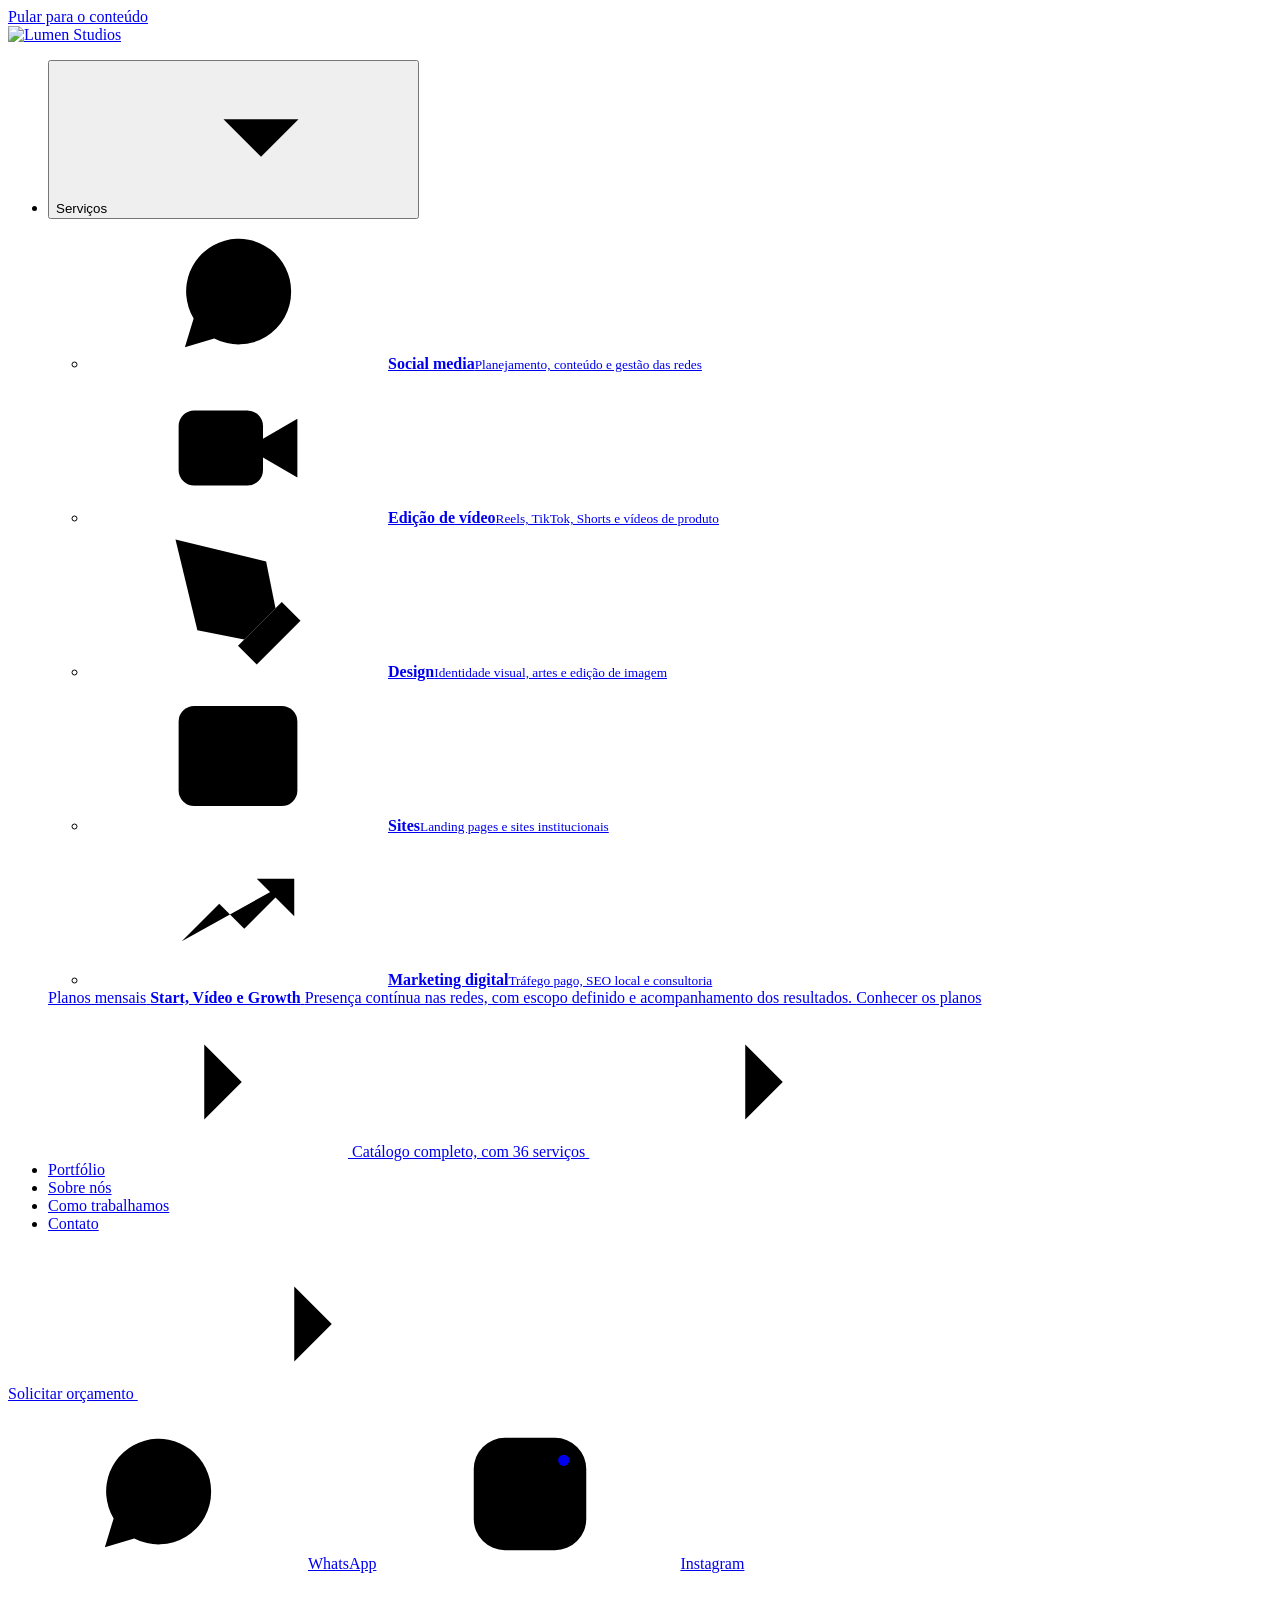
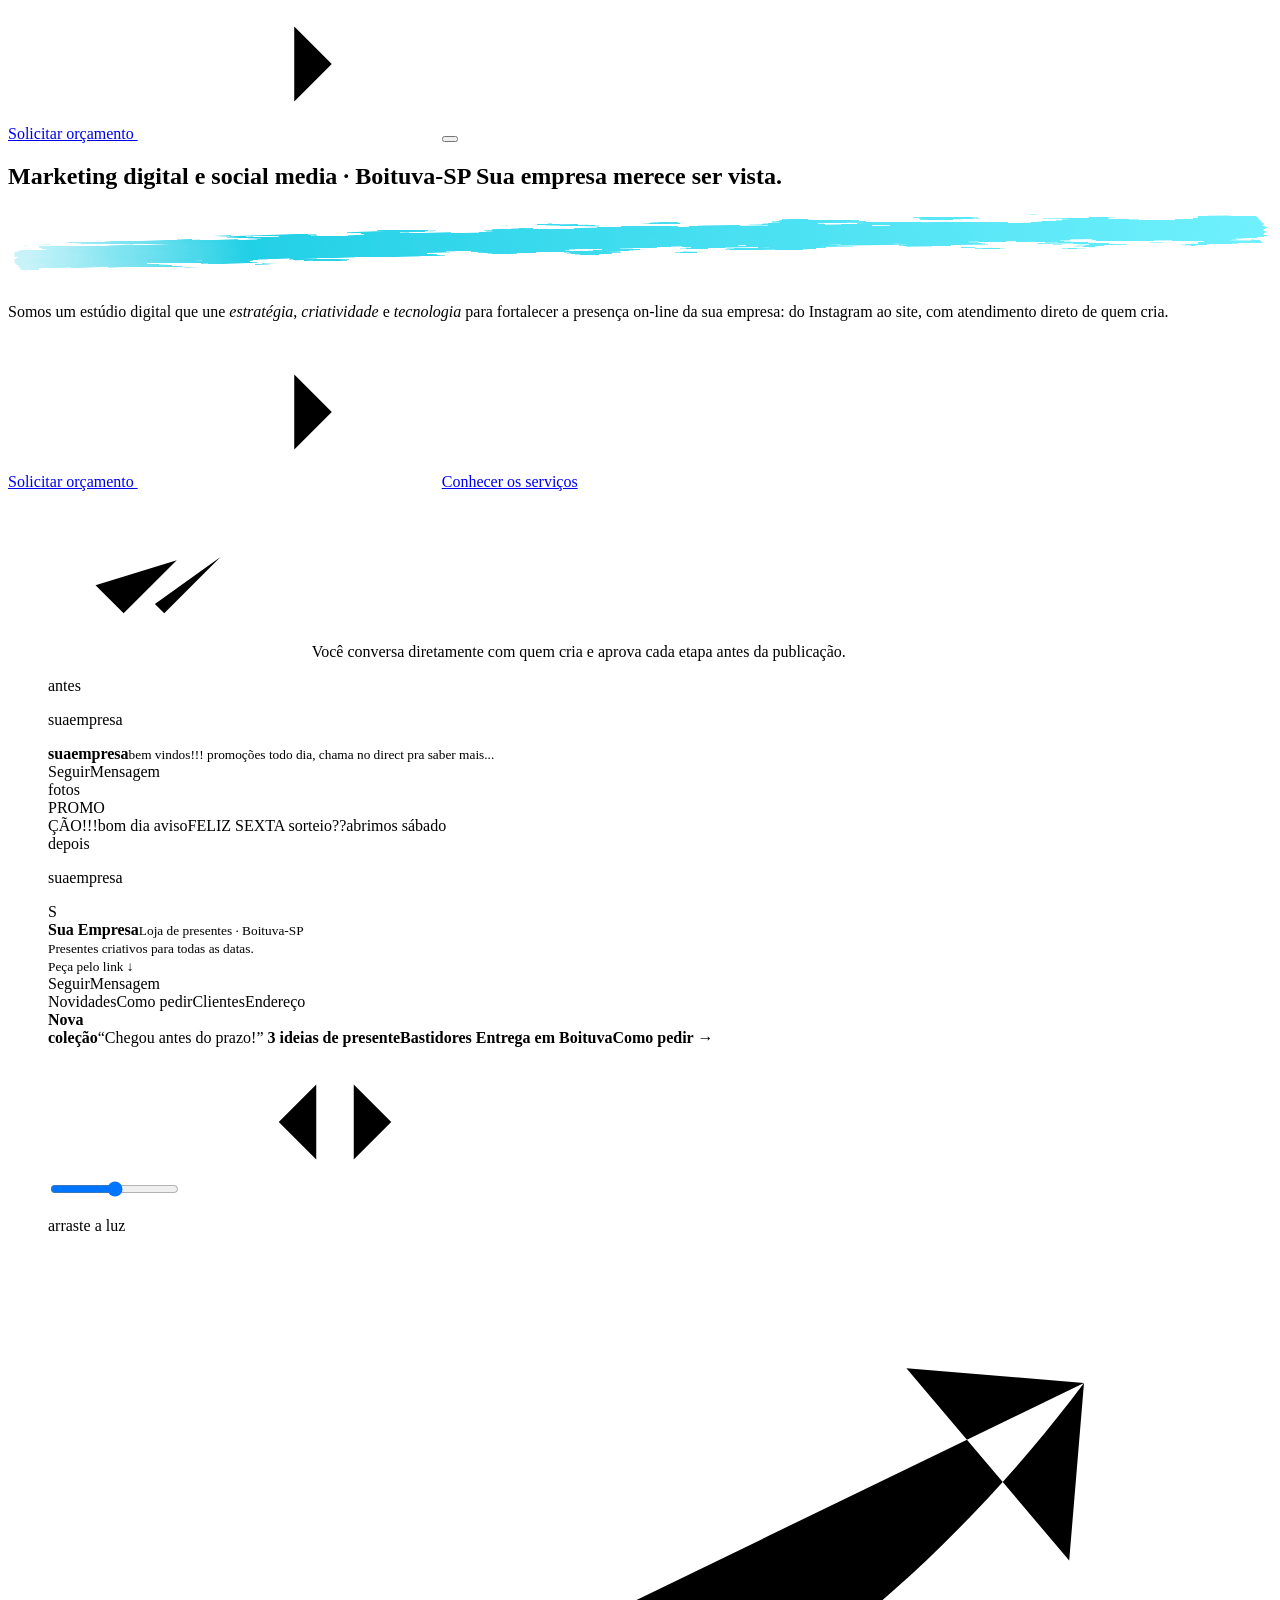
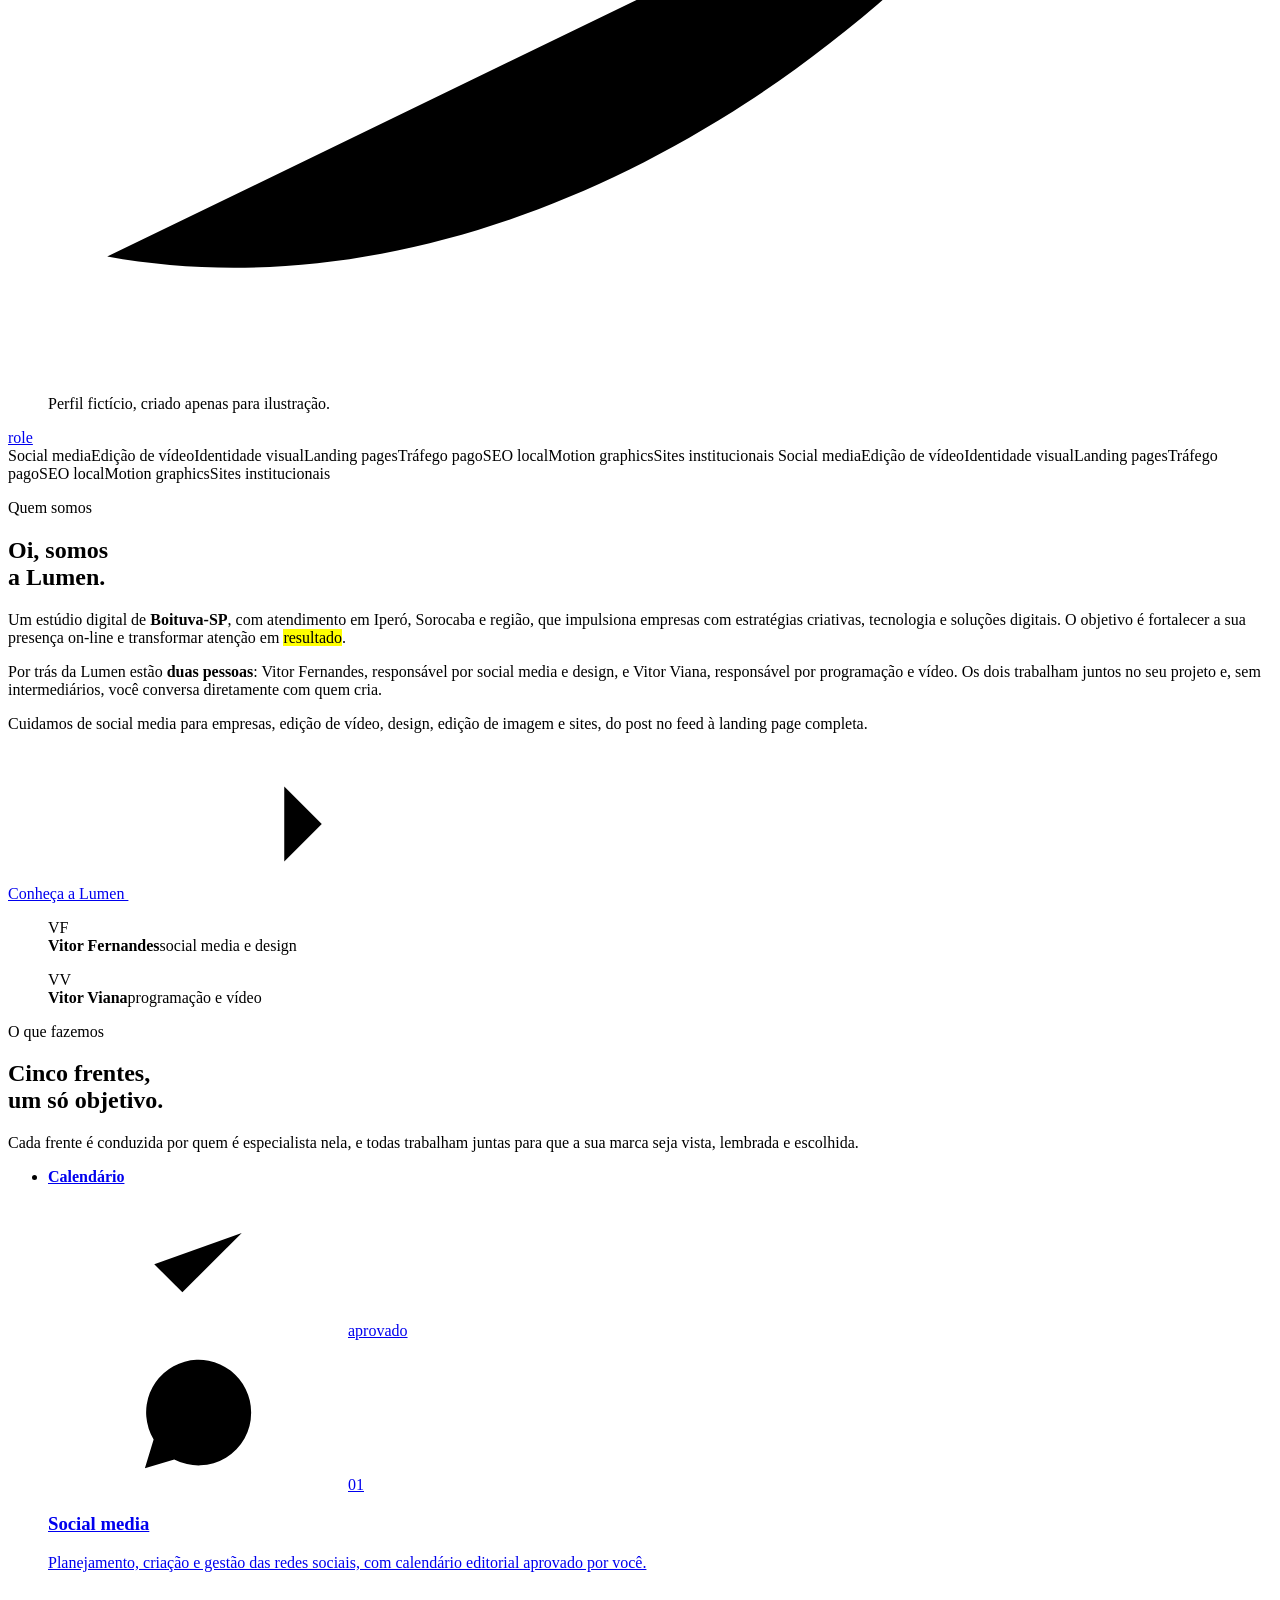
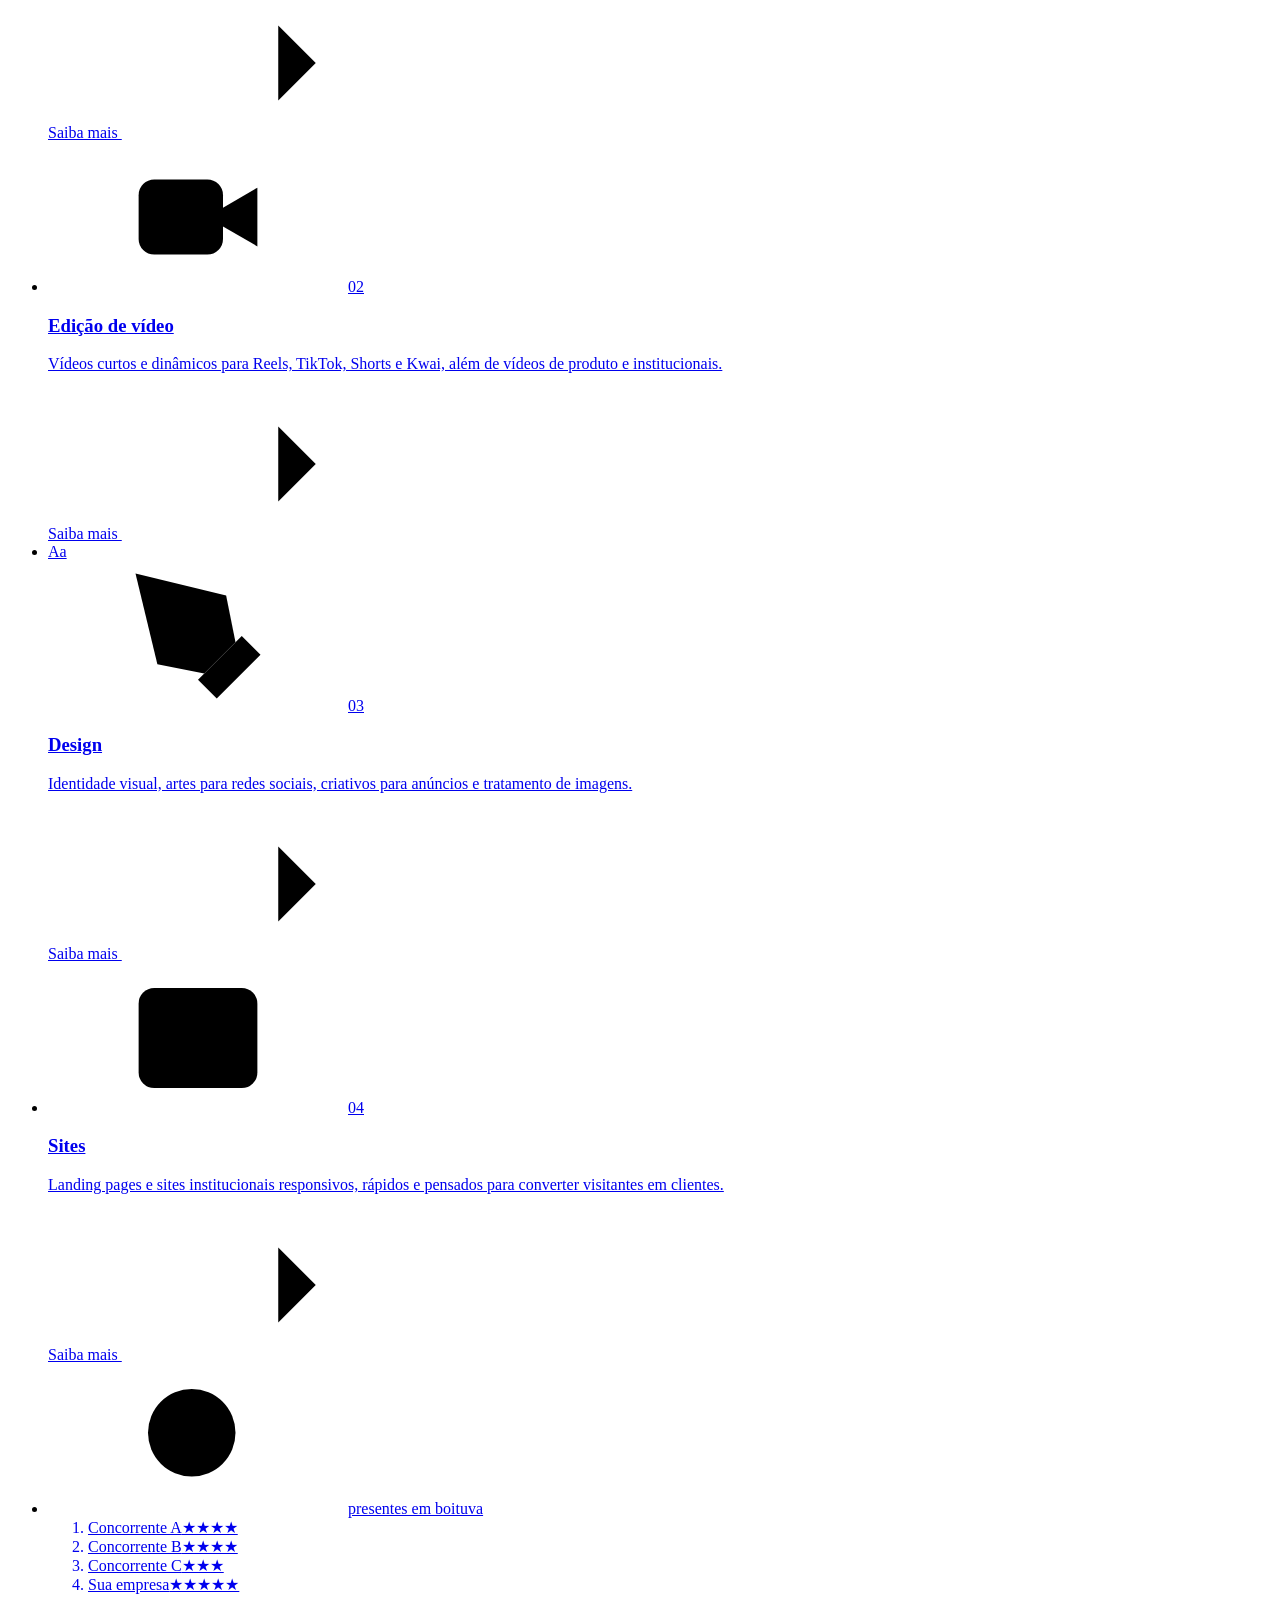
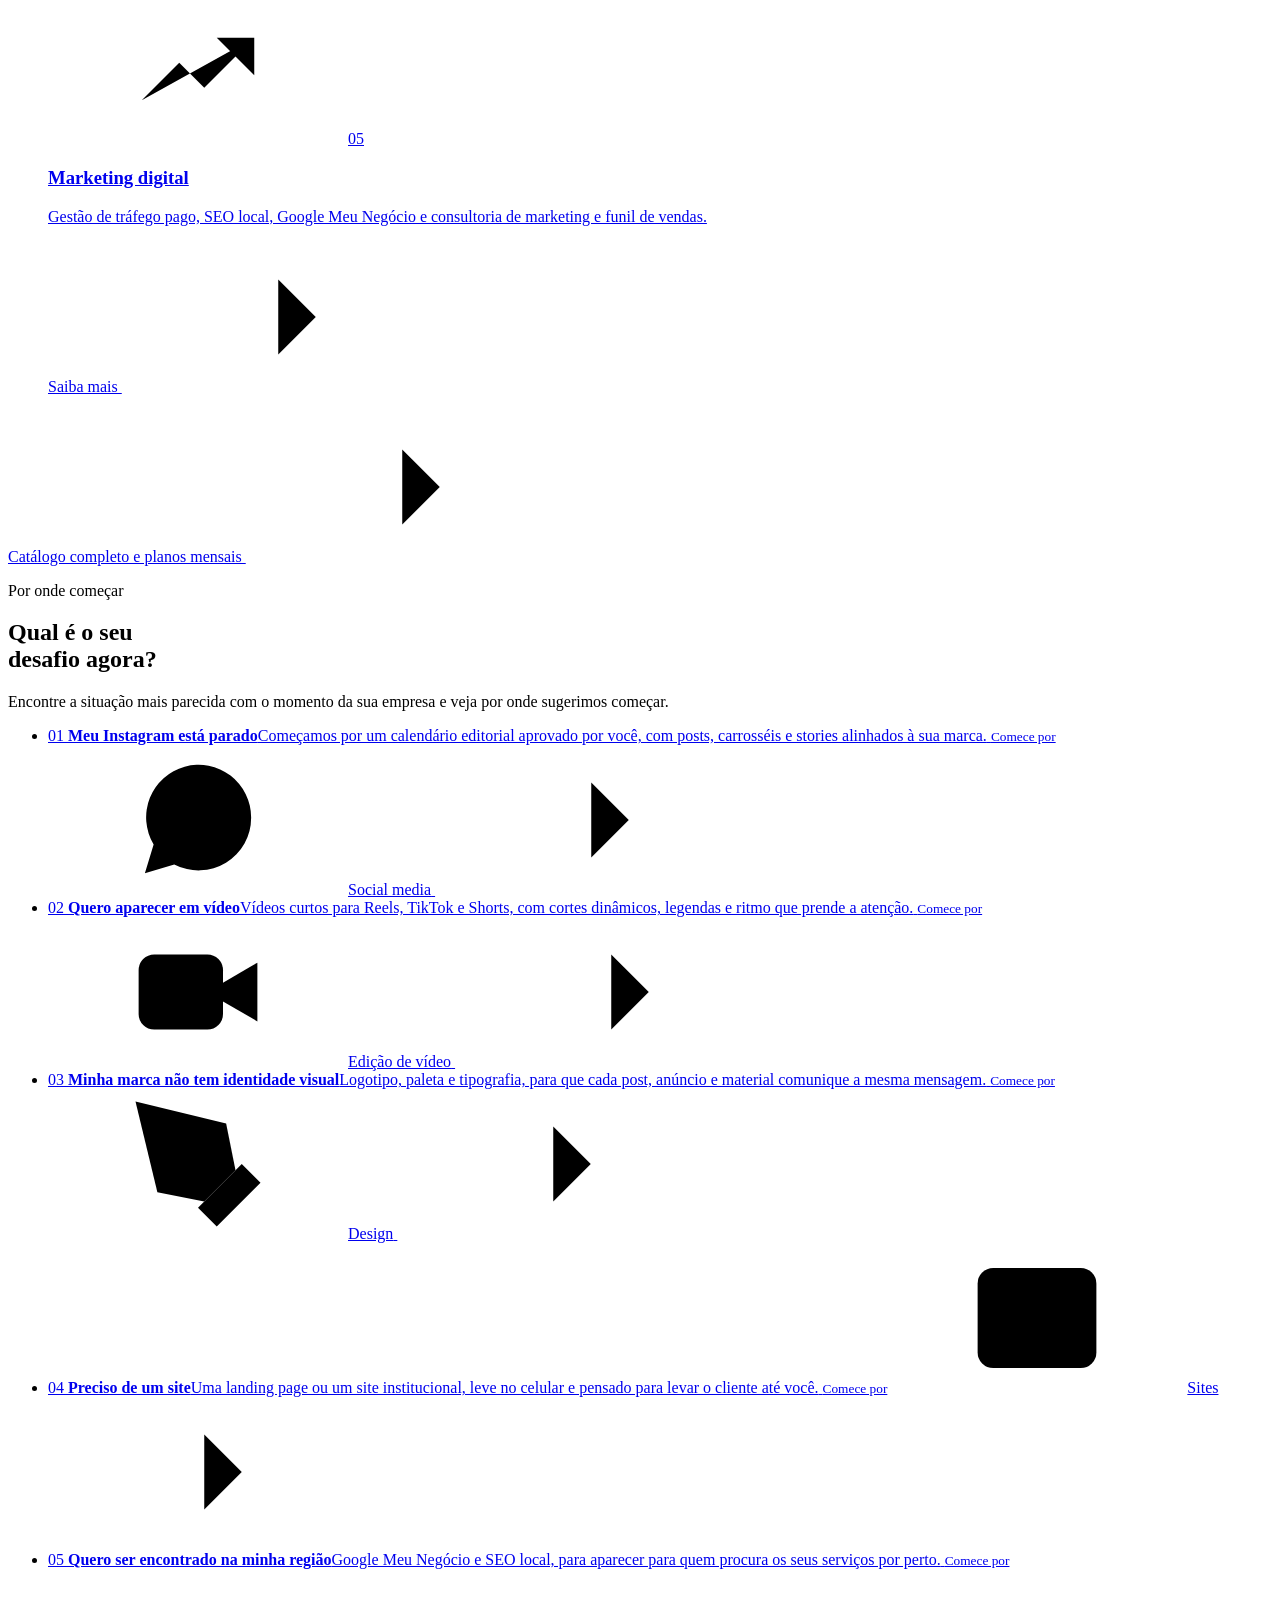
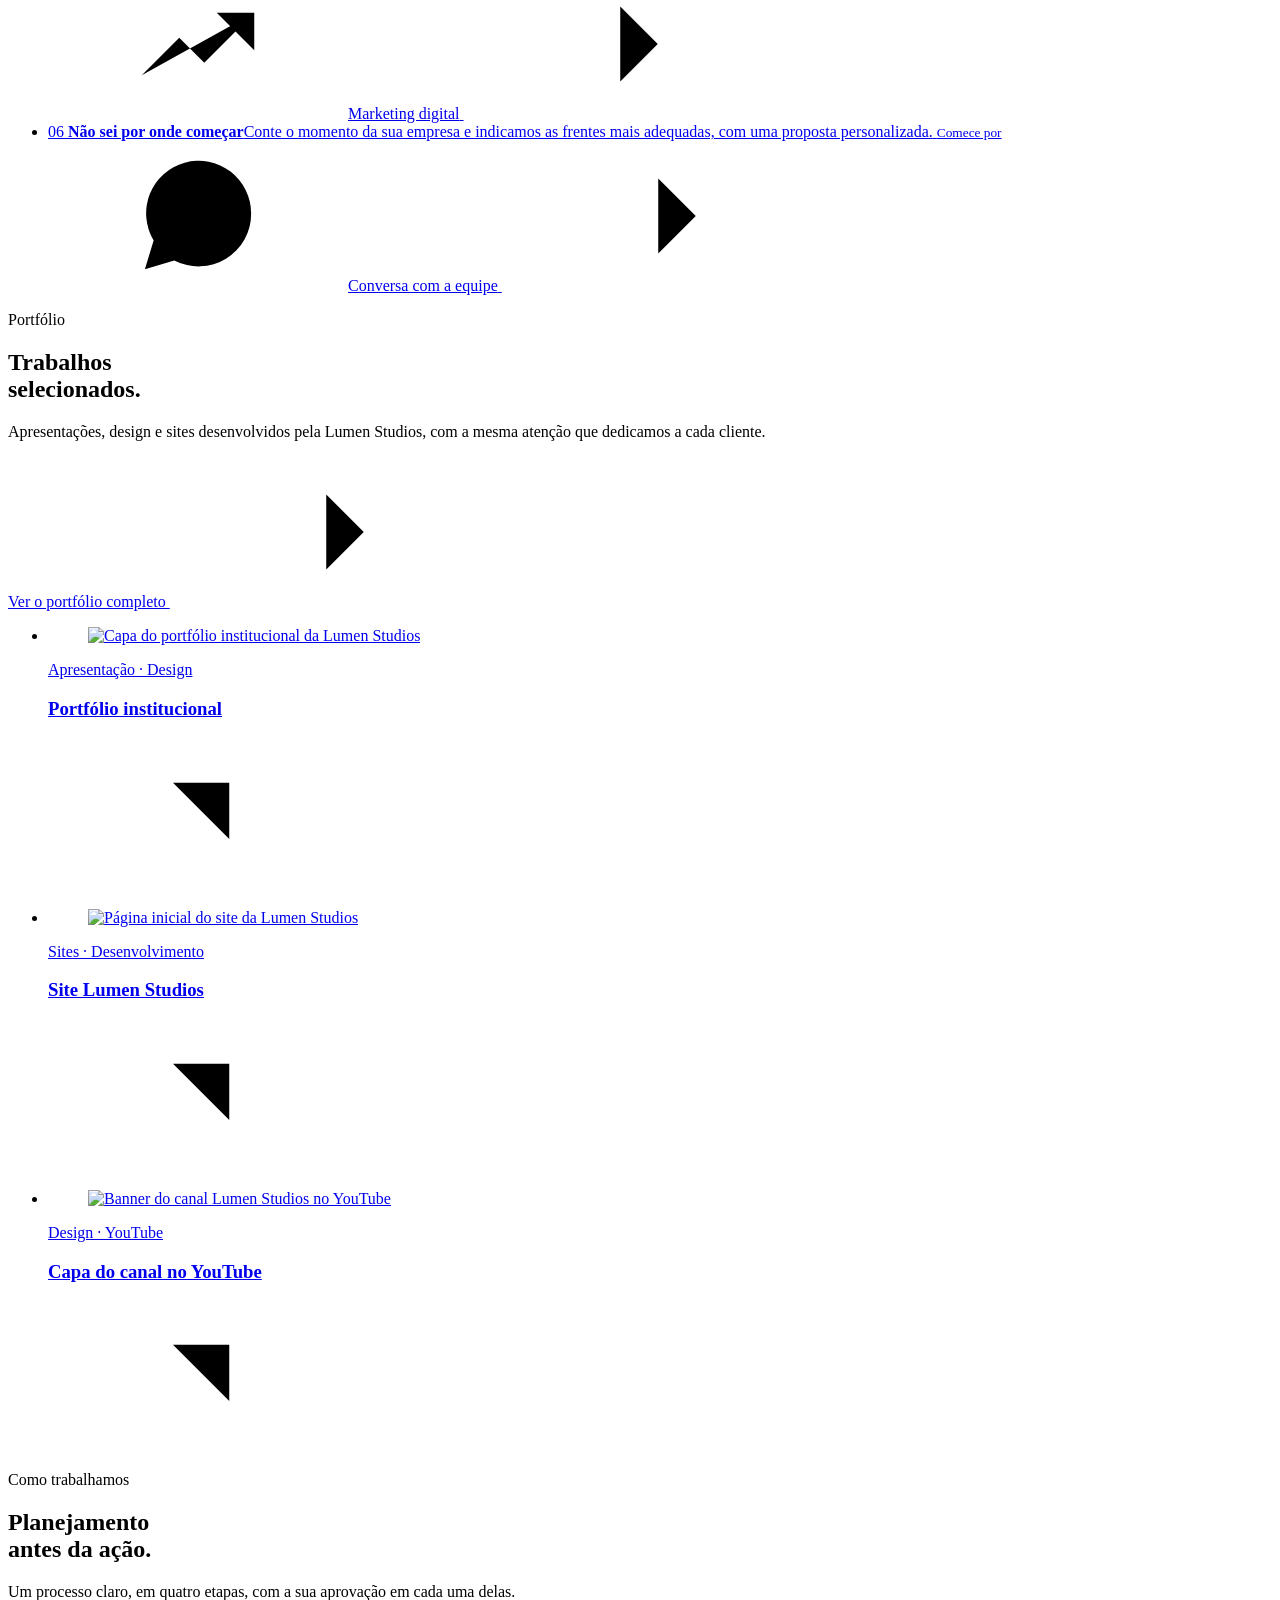
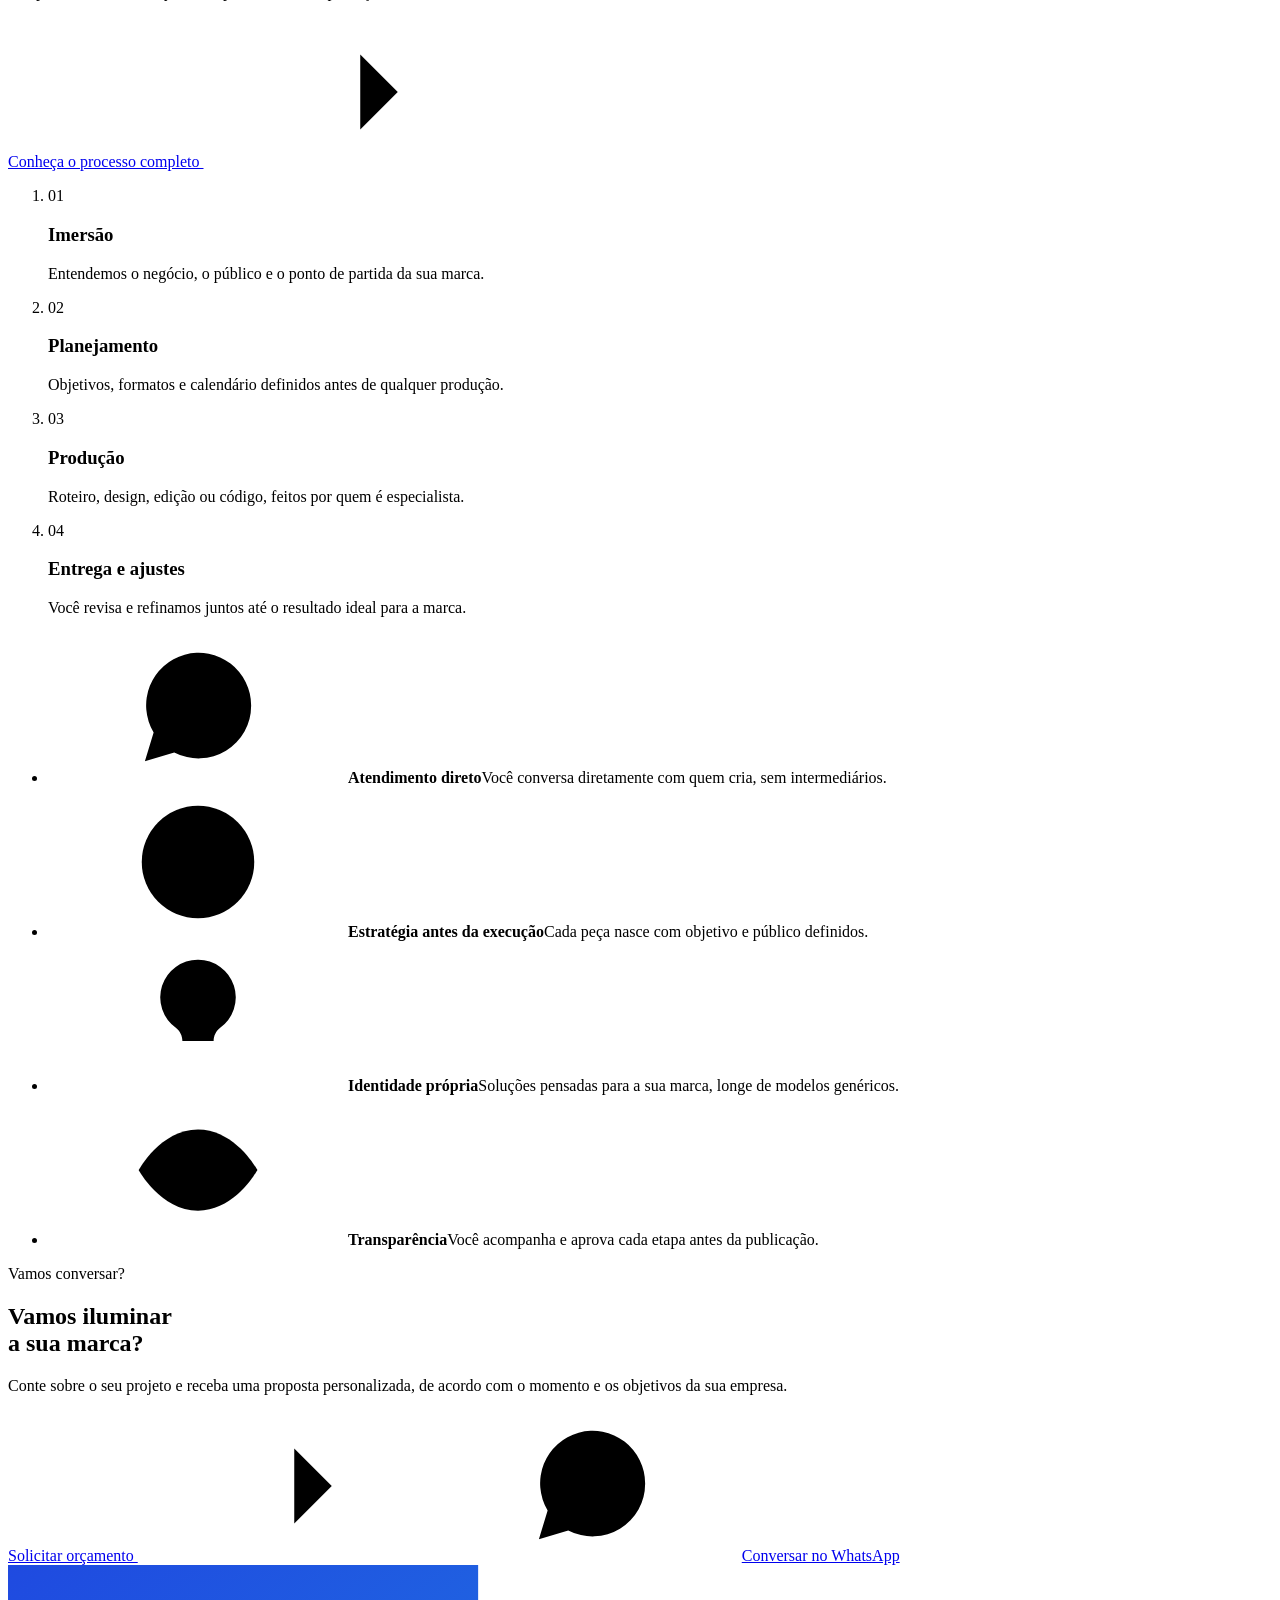
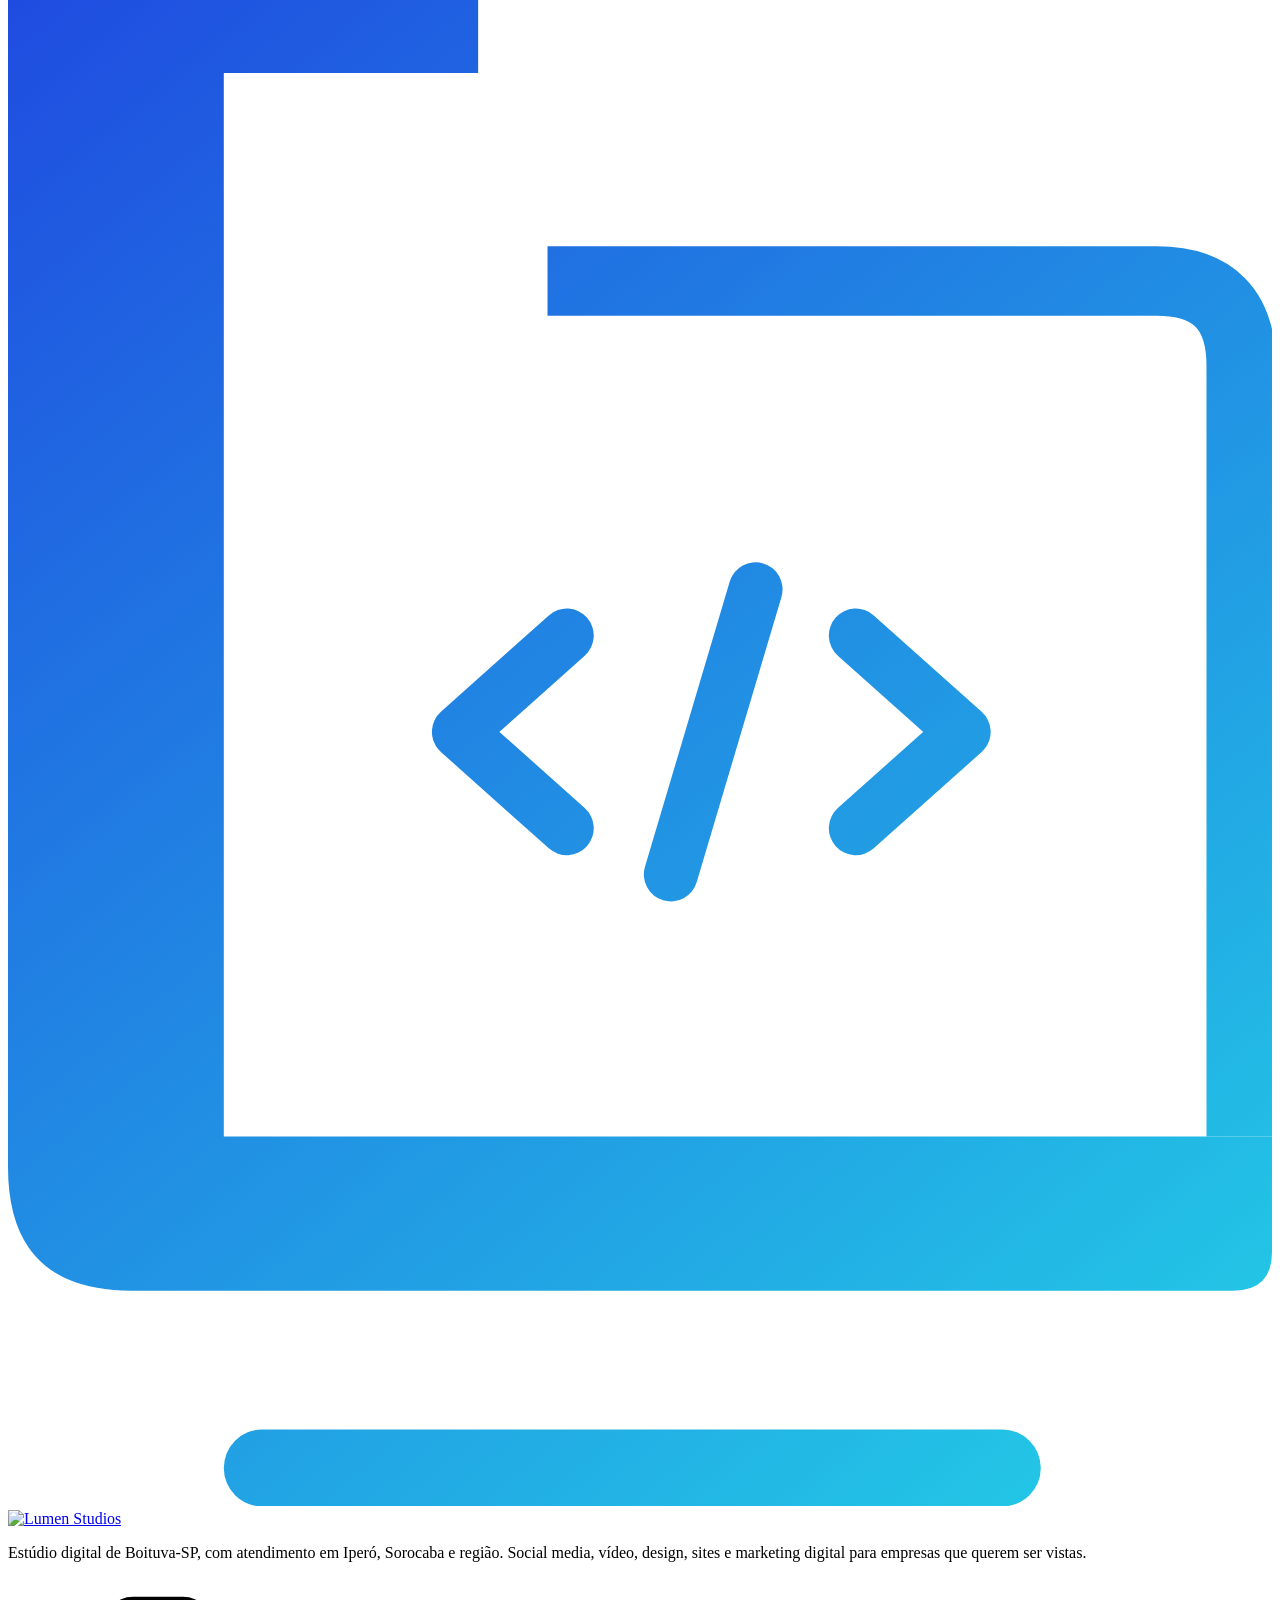
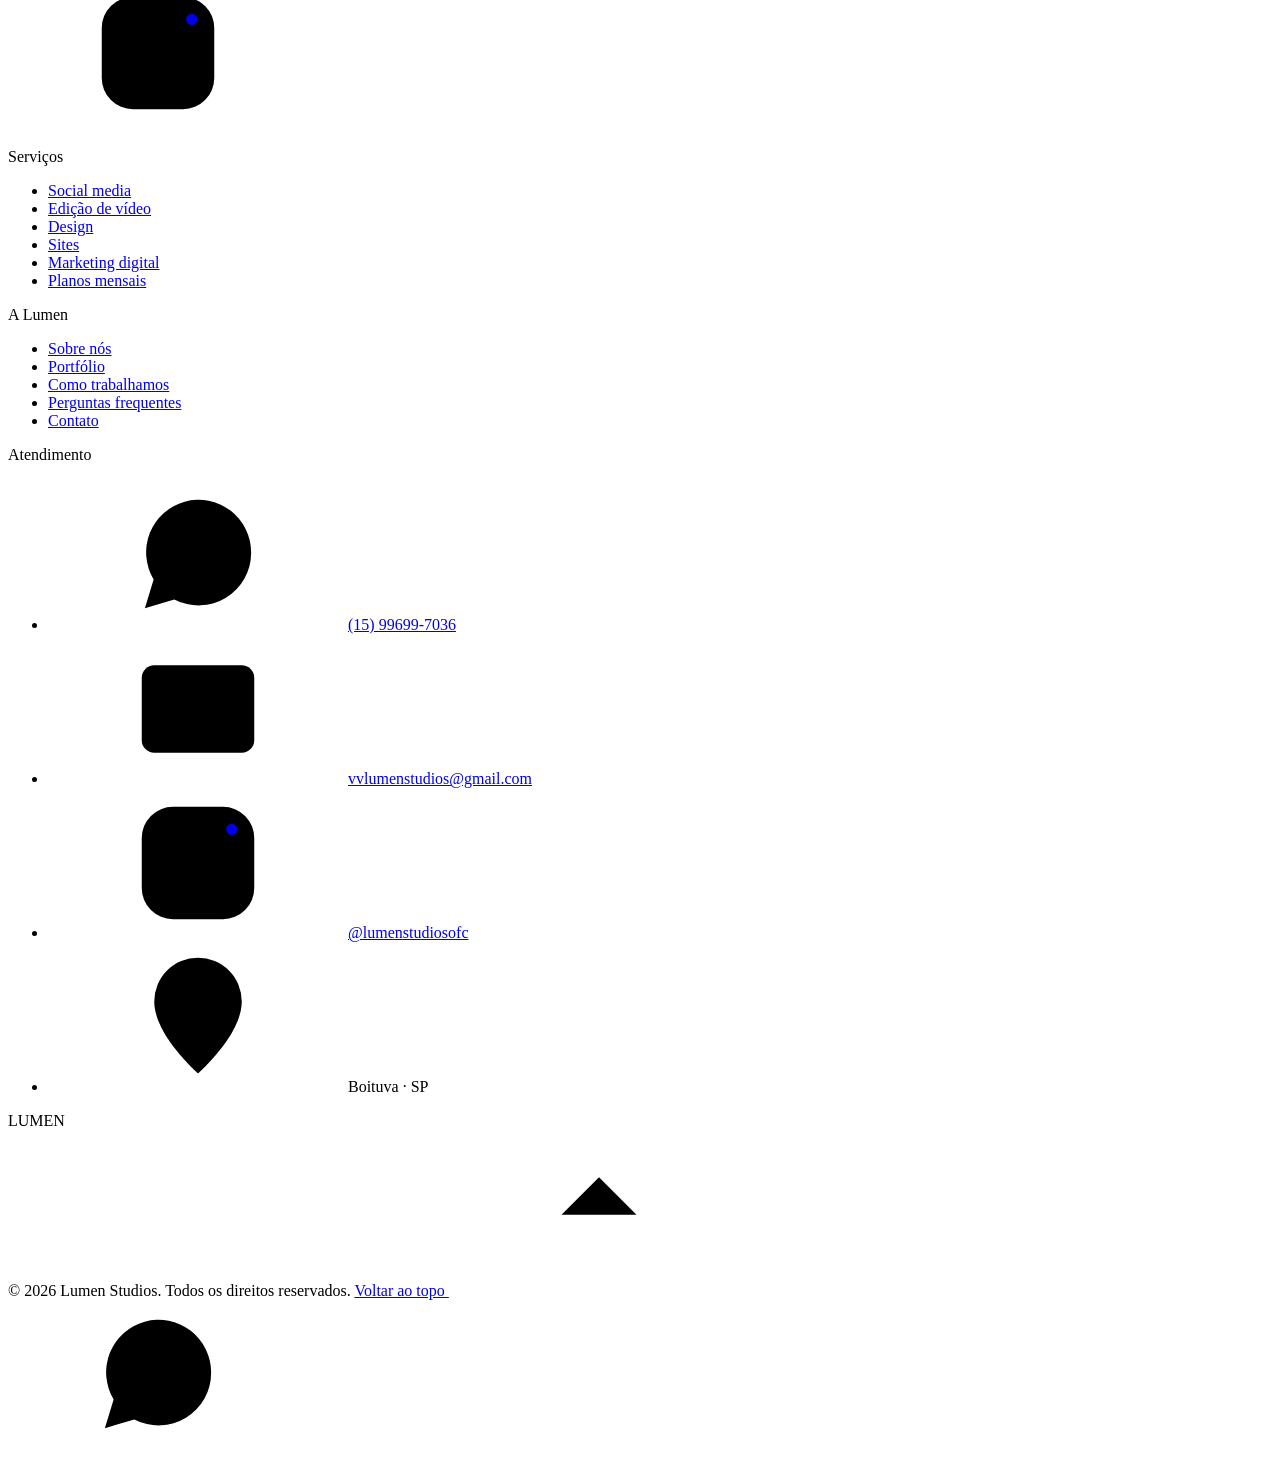
==== index.html @ e8cc8751 "Add files via upload" ====
<!doctype html>
<html lang="pt-BR">
<head>
  <meta charset="utf-8">
  <meta name="viewport" content="width=device-width, initial-scale=1, viewport-fit=cover">
  <title>Lumen Studios | Marketing Digital e Social Media em Boituva-SP</title>
  <meta name="description" content="Estúdio digital em Boituva-SP: social media para empresas, edição de vídeo, design e sites. Atendemos Boituva, Iperó e a região de Sorocaba.">
  <link rel="canonical" href="https://lumenstudios.vvlumenstudios.workers.dev/">
  <meta name="robots" content="index, follow, max-image-preview:large">
  <meta name="theme-color" content="#03060e">
  <meta name="geo.region" content="BR-SP">
  <meta name="geo.placename" content="Boituva">

  <meta property="og:type" content="website">
  <meta property="og:locale" content="pt_BR">
  <meta property="og:site_name" content="Lumen Studios">
  <meta property="og:url" content="https://lumenstudios.vvlumenstudios.workers.dev/">
  <meta property="og:title" content="Lumen Studios | Marketing digital e social media em Boituva-SP">
  <meta property="og:description" content="Estúdio digital em Boituva-SP: social media para empresas, edição de vídeo, design e sites. Atendemos Boituva, Iperó e a região de Sorocaba.">
  <meta property="og:image" content="https://lumenstudios.vvlumenstudios.workers.dev/assets/og-image.png">
  <meta property="og:image:width" content="1200">
  <meta property="og:image:height" content="630">
  <meta property="og:image:alt" content="Lumen Studios: marketing digital e social media em Boituva-SP">
  <meta name="twitter:card" content="summary_large_image">

  <link rel="icon" href="assets/favicon.svg" type="image/svg+xml">
  <link rel="apple-touch-icon" href="assets/apple-touch-icon.png">
  <link rel="manifest" href="site.webmanifest">

  <link rel="preconnect" href="https://fonts.googleapis.com">
  <link rel="preconnect" href="https://fonts.gstatic.com" crossorigin>
  <link rel="stylesheet" href="https://fonts.googleapis.com/css2?family=Fira+Code:wght@400;500&family=Fira+Sans:ital,wght@0,400;0,500;0,600;0,700;1,400&family=Permanent+Marker&family=Saira:wght@500..900&display=swap">
  <link rel="stylesheet" href="css/style.css">

  <script>document.documentElement.classList.add('js');</script>
  <script src="js/main.js" defer></script>
  <script type="application/ld+json">
  {
    "@context": "https://schema.org",
    "@graph": [
      {
        "@type": "ProfessionalService",
        "@id": "https://lumenstudios.vvlumenstudios.workers.dev/#empresa",
        "name": "Lumen Studios",
        "alternateName": "Lumen Studios | Marketing Digital",
        "slogan": "Ideias que viram resultados.",
        "description": "Estúdio digital de Boituva-SP que impulsiona empresas com estratégias criativas, tecnologia e soluções digitais: social media, edição de vídeo, design, sites e marketing digital.",
        "url": "https://lumenstudios.vvlumenstudios.workers.dev/",
        "logo": "https://lumenstudios.vvlumenstudios.workers.dev/assets/logo-lumen.png",
        "image": "https://lumenstudios.vvlumenstudios.workers.dev/assets/og-image.png",
        "email": "vvlumenstudios@gmail.com",
        "telephone": "+55 15 99699-7036",
        "address": {
          "@type": "PostalAddress",
          "addressLocality": "Boituva",
          "addressRegion": "SP",
          "addressCountry": "BR"
        },
        "areaServed": [
          {
            "@type": "City",
            "name": "Boituva"
          },
          {
            "@type": "City",
            "name": "Iperó"
          },
          {
            "@type": "City",
            "name": "Sorocaba"
          },
          {
            "@type": "Country",
            "name": "Brasil"
          }
        ],
        "founder": [
          {
            "@type": "Person",
            "name": "Vitor Fernandes Barbosa",
            "jobTitle": "Social media e design"
          },
          {
            "@type": "Person",
            "name": "Vitor Viana Pereira",
            "jobTitle": "Programação e vídeo"
          }
        ],
        "sameAs": [
          "https://www.instagram.com/lumenstudiosofc/"
        ],
        "knowsAbout": [
          "Social media",
          "Marketing digital",
          "Marketing de mídias sociais",
          "Edição de vídeo",
          "Reels",
          "Motion graphics",
          "Design digital",
          "Edição de imagem",
          "Identidade visual",
          "Landing pages",
          "Sites institucionais",
          "SEO local",
          "Tráfego pago"
        ],
        "hasOfferCatalog": {
          "@type": "OfferCatalog",
          "name": "Serviços",
          "itemListElement": [
            {
              "@type": "Offer",
              "itemOffered": {
                "@type": "Service",
                "name": "Social media para empresas",
                "description": "Calendário editorial, posts, carrosséis, stories e relatórios de desempenho."
              }
            },
            {
              "@type": "Offer",
              "itemOffered": {
                "@type": "Service",
                "name": "Edição de vídeo",
                "description": "Vídeos curtos para Reels, TikTok, Shorts e Kwai, vídeos de produto, UGC e institucionais."
              }
            },
            {
              "@type": "Offer",
              "itemOffered": {
                "@type": "Service",
                "name": "Design",
                "description": "Identidade visual, artes para redes sociais, criativos para anúncios e edição de imagens."
              }
            },
            {
              "@type": "Offer",
              "itemOffered": {
                "@type": "Service",
                "name": "Sites",
                "description": "Landing pages, sites institucionais e manutenção."
              }
            },
            {
              "@type": "Offer",
              "itemOffered": {
                "@type": "Service",
                "name": "Marketing digital",
                "description": "Gestão de tráfego pago, SEO local, Google Meu Negócio e consultoria de funil de vendas."
              }
            }
          ]
        }
      },
      {
        "@type": "WebSite",
        "@id": "https://lumenstudios.vvlumenstudios.workers.dev/#site",
        "url": "https://lumenstudios.vvlumenstudios.workers.dev/",
        "name": "Lumen Studios",
        "inLanguage": "pt-BR",
        "publisher": {
          "@id": "https://lumenstudios.vvlumenstudios.workers.dev/#empresa"
        }
      }
    ]
  }
  </script>
</head>
<body class="page-index">
  <!-- Ícones (sprite) -->
  <svg width="0" height="0" style="position:absolute" aria-hidden="true" focusable="false">
    <defs>
      <linearGradient id="markGrad" gradientUnits="userSpaceOnUse" x1="20" y1="18" x2="348" y2="418">
        <stop offset="0" stop-color="#1f4ae0"/>
        <stop offset="1" stop-color="#23d0e6"/>
      </linearGradient>
    </defs>
    <symbol id="i-mark" viewBox="20 18 328 400">
      <path fill="url(#markGrad)" d="M20 18H142V46H76V322H348V352Q348 362 338 362H52Q20 362 20 330Z"/>
      <path fill="none" stroke="url(#markGrad)" stroke-width="18" d="M160 100H318Q340 100 340 122V322"/>
      <g fill="none" stroke="url(#markGrad)" stroke-width="14" stroke-linecap="round" stroke-linejoin="round"><path d="M165 192 137 217l28 25"/><path d="M214 180 192 254"/><path d="m240 192 28 25-28 25"/></g>
      <rect x="76" y="398" width="212" height="20" rx="10" fill="url(#markGrad)"/>
    </symbol>
    <symbol id="i-arrow" viewBox="0 0 24 24"><path d="M5 12h14M13 6l6 6-6 6"/></symbol>
    <symbol id="i-arrow-up" viewBox="0 0 24 24"><path d="M12 19V5M6 11l6-6 6 6"/></symbol>
    <symbol id="i-arrow-up-right" viewBox="0 0 24 24"><path d="M7 17 17 7M8 7h9v9"/></symbol>
    <symbol id="i-arrows-h" viewBox="0 0 24 24"><path d="M9 6 3 12l6 6M15 6l6 6-6 6"/></symbol>
    <symbol id="i-caret" viewBox="0 0 24 24"><path d="m6 9 6 6 6-6"/></symbol>
    <symbol id="i-close" viewBox="0 0 24 24"><path d="M6 6l12 12M18 6 6 18"/></symbol>
    <symbol id="i-chev-left" viewBox="0 0 24 24"><path d="m15 5-7 7 7 7"/></symbol>
    <symbol id="i-chev-right" viewBox="0 0 24 24"><path d="m9 5 7 7-7 7"/></symbol>
    <symbol id="i-expand" viewBox="0 0 24 24"><path d="M14.5 3.5h6v6M9.5 20.5h-6v-6M20.5 3.5l-7 7M3.5 20.5l7-7"/></symbol>
    <symbol id="i-mail" viewBox="0 0 24 24"><rect x="3" y="5" width="18" height="14" rx="2"/><path d="m3.5 7 8.5 6 8.5-6"/></symbol>
    <symbol id="i-chat" viewBox="0 0 24 24"><path d="M20.5 11.6a8.4 8.4 0 0 1-12.3 7.5L3.5 20.5l1.4-4.6a8.4 8.4 0 1 1 15.6-4.3Z"/><path d="M9 8.8c.2 2.4 3 5.2 6 5.6"/></symbol>
    <symbol id="i-instagram" viewBox="0 0 24 24"><rect x="3" y="3" width="18" height="18" rx="5"/><circle cx="12" cy="12" r="4"/><circle cx="17.4" cy="6.6" r=".9" fill="currentColor" stroke="none"/></symbol>
    <symbol id="i-pin" viewBox="0 0 24 24"><path d="M12 21s-7-6.1-7-11.5a7 7 0 0 1 14 0C19 14.9 12 21 12 21Z"/><circle cx="12" cy="9.5" r="2.5"/></symbol>
    <symbol id="i-globe" viewBox="0 0 24 24"><circle cx="12" cy="12" r="9"/><path d="M3 12h18M12 3c2.5 2.5 3.8 5.5 3.8 9s-1.3 6.5-3.8 9M12 3c-2.5 2.5-3.8 5.5-3.8 9s1.3 6.5 3.8 9"/></symbol>
    <symbol id="i-copy" viewBox="0 0 24 24"><rect x="9" y="9" width="12" height="12" rx="2"/><path d="M5 15V5a2 2 0 0 1 2-2h10"/></symbol>
    <symbol id="i-check" viewBox="0 0 24 24"><path d="m5 12.5 4.5 4.5L19 7.5"/></symbol>
    <symbol id="i-checks" viewBox="0 0 24 24"><path d="m2 12.5 4.5 4.5L15 8.5M11.5 15.5 13 17l9-9"/></symbol>
    <symbol id="i-play" viewBox="0 0 24 24"><path d="M8 5.5v13l10.5-6.5z" fill="currentColor" stroke="none"/></symbol>
    <symbol id="i-pause" viewBox="0 0 24 24"><path d="M7 5h3.5v14H7zM13.5 5H17v14h-3.5z" fill="currentColor" stroke="none"/></symbol>
    <symbol id="i-lock" viewBox="0 0 24 24"><rect x="5" y="11" width="14" height="10" rx="2"/><path d="M8 11V8a4 4 0 0 1 8 0v3"/></symbol>
    <symbol id="i-monitor" viewBox="0 0 24 24"><rect x="2.5" y="4" width="19" height="13" rx="2"/><path d="M8 21h8M12 17v4"/></symbol>
    <symbol id="i-tablet" viewBox="0 0 24 24"><rect x="5" y="2.5" width="14" height="19" rx="2"/><path d="M11 18h2"/></symbol>
    <symbol id="i-phone" viewBox="0 0 24 24"><rect x="7" y="2.5" width="10" height="19" rx="2"/><path d="M11 18h2"/></symbol>
    <symbol id="i-search" viewBox="0 0 24 24"><circle cx="11" cy="11" r="7"/><path d="m20 20-3.5-3.5"/></symbol>
    <symbol id="i-spark" viewBox="0 0 24 24"><path d="M9 18h6M10 21h4M12 3a6 6 0 0 0-3.5 10.9c.6.5 1 1.2 1 2.1h5c0-.9.4-1.6 1-2.1A6 6 0 0 0 12 3Z"/></symbol>
    <symbol id="i-target" viewBox="0 0 24 24"><circle cx="12" cy="12" r="9"/><circle cx="12" cy="12" r="5"/><circle cx="12" cy="12" r="1.4" fill="currentColor"/></symbol>
    <symbol id="i-eye" viewBox="0 0 24 24"><path d="M2.5 12S6 5.5 12 5.5 21.5 12 21.5 12 18 18.5 12 18.5 2.5 12 2.5 12Z"/><circle cx="12" cy="12" r="3"/></symbol>
    <symbol id="i-social" viewBox="0 0 24 24"><path d="M20.5 11.6a8.4 8.4 0 0 1-12.3 7.5L3.5 20.5l1.4-4.6a8.4 8.4 0 1 1 15.6-4.3Z"/><path d="M12 15s-3-1.8-3-3.9a1.6 1.6 0 0 1 3-.8 1.6 1.6 0 0 1 3 .8C15 13.2 12 15 12 15Z"/></symbol>
    <symbol id="i-video" viewBox="0 0 24 24"><rect x="2.5" y="6" width="13.5" height="12" rx="2.5"/><path d="m16 10.5 5.5-3.2v9.4L16 13.5"/></symbol>
    <symbol id="i-pen" viewBox="0 0 24 24"><path d="m12 19 7-7 3 3-7 7-3-3Z"/><path d="m18 13-1.5-7.5L2 2l3.5 14.5L13 18l5-5Z"/><path d="m2 2 7.6 7.6"/><circle cx="11" cy="11" r="2"/></symbol>
    <symbol id="i-web" viewBox="0 0 24 24"><rect x="2.5" y="4" width="19" height="16" rx="2.5"/><path d="M2.5 8.5h19"/><path d="m10 12-2.5 2.5L10 17M14 12l2.5 2.5L14 17"/></symbol>
    <symbol id="i-trend" viewBox="0 0 24 24"><path d="m3 17 6-6 4 4 8-8"/><path d="M15 7h6v6"/></symbol>
    <symbol id="i-calendar" viewBox="0 0 24 24"><rect x="3" y="4.5" width="18" height="16.5" rx="2.5"/><path d="M3 9.5h18M8 2.5v4M16 2.5v4"/></symbol>
    <symbol id="i-clock" viewBox="0 0 24 24"><circle cx="12" cy="12" r="9"/><path d="M12 7v5l3.2 2"/></symbol>
    <symbol id="i-user" viewBox="0 0 24 24"><circle cx="12" cy="8" r="4"/><path d="M4.5 20.5a7.5 7.5 0 0 1 15 0"/></symbol>
    <symbol id="i-users" viewBox="0 0 24 24"><circle cx="9" cy="8" r="3.5"/><path d="M2.5 20a6.5 6.5 0 0 1 13 0"/><path d="M16 4.7a3.5 3.5 0 0 1 0 6.6M18 14.3a6.5 6.5 0 0 1 3.5 5.7"/></symbol>
    <symbol id="i-store" viewBox="0 0 24 24"><path d="M3.5 9.5 5 4h14l1.5 5.5"/><path d="M3.5 9.5a2.8 2.8 0 0 0 5.67 0 2.8 2.8 0 0 0 5.66 0 2.8 2.8 0 0 0 5.67 0"/><path d="M5 12.6V20h14v-7.4M10 20v-4.5h4V20"/></symbol>
    <symbol id="i-cart" viewBox="0 0 24 24"><circle cx="9" cy="20" r="1.3"/><circle cx="18" cy="20" r="1.3"/><path d="M2.5 3.5h2.8l2.3 11a1.5 1.5 0 0 0 1.5 1.2h8.6a1.5 1.5 0 0 0 1.5-1.1l1.8-7.1H6"/></symbol>
    <symbol id="i-camera" viewBox="0 0 24 24"><path d="M4 7.5h3l1.6-2.5h6.8L17 7.5h3A1.5 1.5 0 0 1 21.5 9v9.5A1.5 1.5 0 0 1 20 20H4a1.5 1.5 0 0 1-1.5-1.5V9A1.5 1.5 0 0 1 4 7.5Z"/><circle cx="12" cy="13.3" r="3.6"/></symbol>
    <symbol id="i-factory" viewBox="0 0 24 24"><path d="M3 20.5V11l5 3.2V11l5 3.2V11l5 3.2V4h3v16.5Z"/><path d="M2 20.5h20M7 17.5h2M12 17.5h2"/></symbol>
    <symbol id="i-food" viewBox="0 0 24 24"><path d="M6 3v7a2 2 0 0 0 4 0V3M8 10v11"/><path d="M17.5 21V3c-2.3 1.1-3.7 3.5-3.7 6.4V14h3.7"/></symbol>
    <symbol id="i-briefcase" viewBox="0 0 24 24"><rect x="3" y="7" width="18" height="13" rx="2.5"/><path d="M8.5 7V5.5A1.5 1.5 0 0 1 10 4h4a1.5 1.5 0 0 1 1.5 1.5V7M3 12.5h18"/></symbol>
    <symbol id="i-layers" viewBox="0 0 24 24"><path d="m12 3 9 5-9 5-9-5 9-5Z"/><path d="m3 13 9 5 9-5"/></symbol>
    <symbol id="i-repeat" viewBox="0 0 24 24"><path d="m17 2.5 3.5 3.5L17 9.5"/><path d="M3.5 11V9.5A3.5 3.5 0 0 1 7 6h13.5"/><path d="m7 21.5-3.5-3.5L7 14.5"/><path d="M20.5 13v1.5A3.5 3.5 0 0 1 17 18H3.5"/></symbol>
    <symbol id="i-zap" viewBox="0 0 24 24"><path d="M13 2.5 4.5 13.5H12l-1 8 8.5-11H12l1-8Z"/></symbol>
    <symbol id="i-link" viewBox="0 0 24 24"><path d="M10 14a4.5 4.5 0 0 0 6.4 0l3.2-3.2a4.5 4.5 0 0 0-6.4-6.4L11.6 6"/><path d="M14 10a4.5 4.5 0 0 0-6.4 0l-3.2 3.2a4.5 4.5 0 0 0 6.4 6.4l1.6-1.6"/></symbol>
    <symbol id="i-image" viewBox="0 0 24 24"><rect x="3" y="4" width="18" height="16" rx="2.5"/><circle cx="8.5" cy="9.5" r="1.8"/><path d="m21 15.5-5-5L5 20"/></symbol>
    <symbol id="i-chart" viewBox="0 0 24 24"><path d="M3.5 20.5h17M6.5 16.5v-5M11 16.5V7M15.5 16.5v-7M20 16.5V4.5"/></symbol>
    <symbol id="i-cursor" viewBox="0 0 24 24"><path d="M5 3.5 18.5 12l-6 1.6-2.8 5.9Z"/></symbol>
    <symbol id="i-type" viewBox="0 0 24 24"><path d="M4.5 7V4.5h15V7M12 4.5v15M9 19.5h6"/></symbol>
    <symbol id="i-palette" viewBox="0 0 24 24"><path d="M12 3a9 9 0 1 0 0 18c1 0 1.7-.8 1.7-1.7 0-.5-.2-.9-.5-1.2-.3-.3-.5-.7-.5-1.2 0-1 .8-1.7 1.7-1.7H16a5 5 0 0 0 5-5C21 6.4 17 3 12 3Z"/><circle cx="7.5" cy="11" r="1.2"/><circle cx="10.5" cy="7" r="1.2"/><circle cx="15" cy="7.5" r="1.2"/></symbol>
    <symbol id="i-doc" viewBox="0 0 24 24"><path d="M14 2.5H6.5A1.5 1.5 0 0 0 5 4v16a1.5 1.5 0 0 0 1.5 1.5h11A1.5 1.5 0 0 0 19 20V7.5Z"/><path d="M14 2.5v5h5M8.5 13h7M8.5 17h5"/></symbol>
    <symbol id="i-star" viewBox="0 0 24 24"><path d="m12 3.2 2.7 5.5 6 .9-4.3 4.2 1 6-5.4-2.8-5.4 2.8 1-6-4.3-4.2 6-.9Z"/></symbol>
    <symbol id="i-code" viewBox="0 0 24 24"><path d="m8 7-5 5 5 5M16 7l5 5-5 5M13.8 4.5l-3.6 15"/></symbol>
    <symbol id="i-sun" viewBox="0 0 24 24"><circle cx="12" cy="12" r="4"/><path d="M12 2.5v2M12 19.5v2M2.5 12h2M19.5 12h2M5.3 5.3l1.4 1.4M17.3 17.3l1.4 1.4M5.3 18.7l1.4-1.4M17.3 6.7l1.4-1.4"/></symbol>
  </svg>

  <a class="skip" href="#conteudo">Pular para o conteúdo</a>
  <div class="progress" aria-hidden="true"><span></span></div>

  <!-- Fundo: grade que "acende" onde o cursor passa -->
  <div class="bg" aria-hidden="true">
    <div class="bg__grid"></div>
    <div class="bg__lit"></div>
    <div class="bg__glow"></div>
    <div class="bg__noise"></div>
  </div>

  <!-- ============ CABEÇALHO ============ -->
  <header class="header">
    <div class="container header__inner">
      <a href="index.html" class="brand" aria-label="Lumen Studios, página inicial">
        <img src="assets/logo-lumen.png" alt="Lumen Studios" width="154" height="44">
      </a>

      <nav class="nav" id="menu" aria-label="Navegação principal">
        <ul class="nav__list">
          <li class="nav__item nav__item--drop" data-drop>
            <button class="nav__link nav__trigger" type="button" aria-expanded="false" aria-controls="menu-servicos" data-page="servicos">
              Serviços <svg class="i nav__caret" aria-hidden="true"><use href="#i-caret"/></svg>
            </button>
            <div class="drop" id="menu-servicos">
              <ul class="drop__list">
                <li><a class="drop__link" href="servicos.html#social-media"><span class="icon-box"><svg class="i" aria-hidden="true"><use href="#i-social"/></svg></span><span><b>Social media</b><small>Planejamento, conteúdo e gestão das redes</small></span></a></li>
                <li><a class="drop__link" href="servicos.html#video"><span class="icon-box"><svg class="i" aria-hidden="true"><use href="#i-video"/></svg></span><span><b>Edição de vídeo</b><small>Reels, TikTok, Shorts e vídeos de produto</small></span></a></li>
                <li><a class="drop__link" href="servicos.html#design"><span class="icon-box"><svg class="i" aria-hidden="true"><use href="#i-pen"/></svg></span><span><b>Design</b><small>Identidade visual, artes e edição de imagem</small></span></a></li>
                <li><a class="drop__link" href="servicos.html#sites"><span class="icon-box"><svg class="i" aria-hidden="true"><use href="#i-web"/></svg></span><span><b>Sites</b><small>Landing pages e sites institucionais</small></span></a></li>
                <li><a class="drop__link" href="servicos.html#marketing-digital"><span class="icon-box"><svg class="i" aria-hidden="true"><use href="#i-trend"/></svg></span><span><b>Marketing digital</b><small>Tráfego pago, SEO local e consultoria</small></span></a></li>
              </ul>
              <a class="drop__feature" href="servicos.html#planos">
                <span class="drop__kicker">Planos mensais</span>
                <b>Start, Vídeo e Growth</b>
                <span class="drop__text">Presença contínua nas redes, com escopo definido e acompanhamento dos resultados.</span>
                <span class="drop__go">Conhecer os planos <svg class="i" aria-hidden="true"><use href="#i-arrow"/></svg></span>
              </a>
              <a class="drop__all" href="servicos.html#catalogo">Catálogo completo, com 36 serviços <svg class="i" aria-hidden="true"><use href="#i-arrow"/></svg></a>
            </div>
          </li>
          <li class="nav__item"><a class="nav__link" href="portfolio.html" data-page="portfolio">Portfólio</a></li>
          <li class="nav__item"><a class="nav__link" href="sobre.html" data-page="sobre">Sobre nós</a></li>
          <li class="nav__item"><a class="nav__link" href="como-trabalhamos.html" data-page="como-trabalhamos">Como trabalhamos</a></li>
          <li class="nav__item"><a class="nav__link" href="contato.html" data-page="contato">Contato</a></li>
        </ul>

        <div class="nav__foot">
          <a class="btn btn--primary" href="contato.html#formulario">Solicitar orçamento <svg class="i" aria-hidden="true"><use href="#i-arrow"/></svg></a>
          <p class="nav__contacts">
            <a href="https://wa.me/5515996997036" target="_blank" rel="noopener"><svg class="i" aria-hidden="true"><use href="#i-chat"/></svg>WhatsApp</a>
            <a href="https://www.instagram.com/lumenstudiosofc/" target="_blank" rel="noopener"><svg class="i" aria-hidden="true"><use href="#i-instagram"/></svg>Instagram</a>
          </p>
        </div>
      </nav>

      <a class="btn btn--primary btn--sm header__cta magnetic" href="contato.html#formulario">Solicitar orçamento <svg class="i" aria-hidden="true"><use href="#i-arrow"/></svg></a>

      <button class="menu-toggle" type="button" aria-expanded="false" aria-controls="menu" aria-label="Abrir menu">
        <span></span><span></span>
      </button>
    </div>
  </header>
  <main id="conteudo">
    <!-- ============ HERO ============ -->
    <section class="hero" aria-labelledby="hero-title">
      <div class="container hero__grid">

        <div class="hero__copy">
          <h1 class="hero__title" id="hero-title">
            <span class="hero__kicker reveal"><span class="dot" aria-hidden="true"></span>Marketing digital e social media · Boituva-SP</span>
            <span class="line reveal" style="--d:.06s">Sua <span class="rotator" data-words="empresa|loja|clínica|marca|padaria|academia|doceria">empresa</span></span>
            <span class="line reveal" style="--d:.12s">merece ser</span>
            <span class="line reveal" style="--d:.18s">vista.</span>
          </h1>

          <svg class="hero__brush" viewBox="0 0 520 30" preserveAspectRatio="none" aria-hidden="true">
            <defs>
              <filter id="rough" x="-5%" y="-50%" width="110%" height="200%">
                <feTurbulence type="fractalNoise" baseFrequency=".035 .7" numOctaves="2" seed="4"/>
                <feDisplacementMap in="SourceGraphic" scale="7"/>
              </filter>
              <linearGradient id="brushGrad" x1="0" x2="1">
                <stop offset="0" stop-color="#23d0e6" stop-opacity=".25"/>
                <stop offset=".18" stop-color="#23d0e6"/>
                <stop offset="1" stop-color="#6ff0fd"/>
              </linearGradient>
            </defs>
            <path d="M8 20 C140 13 300 10 512 8" stroke="url(#brushGrad)" stroke-width="10" stroke-linecap="round" fill="none" filter="url(#rough)"/>
          </svg>

          <p class="hero__lead reveal" style="--d:.26s">
            Somos um estúdio digital que une <em>estratégia</em>, <em>criatividade</em> e <em>tecnologia</em> para fortalecer a presença on-line da sua empresa:
            do Instagram ao site, com atendimento direto de quem cria.
          </p>

          <div class="actions hero__actions reveal" style="--d:.34s">
            <a href="contato.html#formulario" class="btn btn--primary magnetic">Solicitar orçamento <svg class="i" aria-hidden="true"><use href="#i-arrow"/></svg></a>
            <a href="servicos.html" class="btn btn--ghost magnetic">Conhecer os serviços</a>
          </div>

          <p class="hero__note reveal" style="--d:.42s">
            <svg class="i" aria-hidden="true"><use href="#i-checks"/></svg>
            Você conversa diretamente com quem cria e aprova cada etapa antes da publicação.
          </p>
        </div>

        <!-- Antes e depois: arraste a luz para "iluminar" o perfil -->
        <figure class="ba-stage reveal" style="--d:.16s">
          <div class="ba" data-ba data-depth=".45">
            <div class="phone phone--hero">
              <div class="phone__screen ba__screen">

                <div class="ba__layer ba__before" aria-hidden="true">
                  <span class="ba__tag">antes</span>
                  <div class="pf pf--bad">
                    <p class="pf__handle">suaempresa</p>
                    <div class="pf__head">
                      <span class="pf__avatar"></span>
                      <div class="pf__meta"><b>suaempresa</b><small>bem vindos!!! promoções todo dia, chama no direct pra saber mais...</small></div>
                    </div>
                    <div class="pf__actions"><span>Seguir</span><span>Mensagem</span></div>
                    <div class="pf__hl"><span><i></i>fotos</span></div>
                    <div class="pf__grid">
                      <span>PROMO<br>ÇÃO!!!</span><span></span><span>bom dia</span>
                      <span>aviso</span><span>FELIZ SEXTA</span><span></span>
                      <span>sorteio??</span><span></span><span>abrimos sábado</span>
                    </div>
                  </div>
                </div>

                <div class="ba__layer ba__after" aria-hidden="true">
                  <span class="ba__tag ba__tag--after">depois</span>
                  <div class="pf pf--good">
                    <p class="pf__handle">suaempresa</p>
                    <div class="pf__head">
                      <span class="pf__avatar">S</span>
                      <div class="pf__meta"><b>Sua Empresa</b><small>Loja de presentes · Boituva-SP<br>Presentes criativos para todas as datas.<br>Peça pelo link ↓</small></div>
                    </div>
                    <div class="pf__actions"><span>Seguir</span><span>Mensagem</span></div>
                    <div class="pf__hl"><span><i></i>Novidades</span><span><i></i>Como pedir</span><span><i></i>Clientes</span><span><i></i>Endereço</span></div>
                    <div class="pf__grid">
                      <span><b>Nova<br>coleção</b></span><span class="reel"></span><span><q>Chegou antes do prazo!</q></span>
                      <span><b>3 ideias de presente</b></span><span></span><span class="reel"><b>Bastidores</b></span>
                      <span><b>Entrega em Boituva</b></span><span></span><span><b>Como pedir →</b></span>
                    </div>
                  </div>
                </div>

              </div>
            </div>
            <input class="ba__range" type="range" min="0" max="100" step="5" value="50" aria-label="Comparar o perfil antes e depois">
            <span class="ba__beam" aria-hidden="true">
              <span class="ba__knob"><svg class="i"><use href="#i-arrows-h"/></svg></span>
            </span>
          </div>

          <p class="note note--hint" data-depth="1.1" style="--rot:-6deg" aria-hidden="true">
            <span class="tape"></span>
            arraste a luz
            <svg class="note__arrow" viewBox="0 0 80 50"><path d="M4 42C26 46 52 34 70 10M58 9l12 1-1 12"/></svg>
          </p>
          <figcaption class="ba__caption">Perfil fictício, criado apenas para ilustração.</figcaption>
        </figure>
      </div>

      <a class="scroll-cue" href="#quem-somos" aria-label="Rolar para a próxima seção">
        <span>role</span><i aria-hidden="true"></i>
      </a>
    </section>

    <!-- ============ FAIXA ============ -->
    <div class="marquee" aria-hidden="true">
      <div class="marquee__track">
        <span>Social media</span><i></i><span>Edição de vídeo</span><i></i><span>Identidade visual</span><i></i><span>Landing pages</span><i></i><span>Tráfego pago</span><i></i><span>SEO local</span><i></i><span>Motion graphics</span><i></i><span>Sites institucionais</span><i></i>
        <span>Social media</span><i></i><span>Edição de vídeo</span><i></i><span>Identidade visual</span><i></i><span>Landing pages</span><i></i><span>Tráfego pago</span><i></i><span>SEO local</span><i></i><span>Motion graphics</span><i></i><span>Sites institucionais</span><i></i>
      </div>
    </div>

    <!-- ============ QUEM SOMOS ============ -->
    <section class="section about" id="quem-somos" aria-labelledby="quem-somos-title">
      <div class="container about__grid">
        <div class="about__copy copy">
          <p class="eyebrow">Quem somos</p>
          <h2 class="title title--loud reveal" id="quem-somos-title">Oi, somos<br><span class="glow-text">a Lumen.</span></h2>
          <p class="reveal" style="--d:.06s">
            Um estúdio digital de <strong>Boituva-SP</strong>, com atendimento em Iperó, Sorocaba e região, que impulsiona empresas com estratégias criativas, tecnologia e soluções digitais.
            O objetivo é fortalecer a sua presença on-line e transformar atenção em <mark>resultado</mark>.
          </p>
          <p class="reveal" style="--d:.12s">
            Por trás da Lumen estão <strong>duas pessoas</strong>: Vitor Fernandes, responsável por social media e design,
            e Vitor Viana, responsável por programação e vídeo. Os dois trabalham juntos no seu projeto e, sem intermediários,
            você conversa diretamente com quem cria.
          </p>
          <p class="reveal" style="--d:.18s">
            Cuidamos de social media para empresas, edição de vídeo, design, edição de imagem e sites, do post no feed à landing page completa.
          </p>
          <a class="link-arrow reveal" style="--d:.24s" href="sobre.html">Conheça a Lumen <svg class="i" aria-hidden="true"><use href="#i-arrow"/></svg></a>
        </div>

        <div class="team reveal" style="--d:.12s">
          <!-- Para usar fotos reais, troque o conteúdo de .polaroid__photo por:
               <img src="assets/vitor-fernandes.jpg" alt="Vitor Fernandes Barbosa" width="400" height="500" loading="lazy"> -->
          <figure class="polaroid" style="--rot:-5deg">
            <span class="tape"></span>
            <div class="polaroid__photo" aria-hidden="true">VF</div>
            <figcaption><b>Vitor Fernandes</b><span>social media e design</span></figcaption>
          </figure>
          <figure class="polaroid" style="--rot:4deg">
            <span class="tape tape--cyan"></span>
            <div class="polaroid__photo" aria-hidden="true">VV</div>
            <figcaption><b>Vitor Viana</b><span>programação e vídeo</span></figcaption>
          </figure>
        </div>
      </div>
    </section>

    <!-- ============ O QUE FAZEMOS ============ -->
    <section class="section section--band" id="servicos" aria-labelledby="servicos-title">
      <div class="container">
        <header class="section__head section__head--split">
          <div class="copy">
            <p class="eyebrow">O que fazemos</p>
            <h2 class="title reveal" id="servicos-title">Cinco frentes,<br><span class="hl">um só objetivo.</span></h2>
          </div>
          <p class="lead reveal" style="--d:.08s">Cada frente é conduzida por quem é especialista nela, e todas trabalham juntas para que a sua marca seja vista, lembrada e escolhida.</p>
        </header>

        <ul class="bento">
          <li class="reveal">
            <a class="svc glow-card" href="servicos.html#social-media">
              <div class="svc__viz viz-social" aria-hidden="true">
                <div class="viz-social__grid"><i style="--i:0"></i><i style="--i:1"></i><i style="--i:2"></i><i style="--i:3"></i><i style="--i:4"></i><i style="--i:5"></i><i style="--i:6"></i><i style="--i:7"></i><i style="--i:8"></i></div>
                <div class="viz-social__cal">
                  <b>Calendário</b>
                  <div class="viz-social__days"><i></i><i></i><i></i><i></i><i></i><i></i><i></i><i></i><i></i><i></i><i></i><i></i><i></i><i></i><i></i><i></i><i></i><i></i><i></i><i></i><i></i><i></i><i></i><i></i><i></i><i></i><i></i><i></i></div>
                  <span class="viz-social__ok"><svg class="i"><use href="#i-check"/></svg>aprovado</span>
                </div>
              </div>
              <div class="svc__body">
                <span class="svc__top"><span class="icon-box"><svg class="i" aria-hidden="true"><use href="#i-social"/></svg></span><span class="svc__num">01</span></span>
                <h3 class="svc__title">Social media</h3>
                <p class="svc__text">Planejamento, criação e gestão das redes sociais, com calendário editorial aprovado por você.</p>
                <span class="svc__more">Saiba mais <svg class="i" aria-hidden="true"><use href="#i-arrow"/></svg></span>
              </div>
            </a>
          </li>
          <li class="reveal" style="--d:.06s">
            <a class="svc glow-card" href="servicos.html#video">
              <div class="svc__viz viz-video" aria-hidden="true">
                <div class="viz-video__tl">
                  <span class="viz-video__clips"><i></i><i></i><i></i><i></i></span>
                  <span class="viz-video__wave"><i style="--h:22%;--i:0"></i><i style="--h:82%;--i:1"></i><i style="--h:81%;--i:2"></i><i style="--h:62%;--i:3"></i><i style="--h:61%;--i:4"></i><i style="--h:38%;--i:5"></i><i style="--h:47%;--i:6"></i><i style="--h:40%;--i:7"></i><i style="--h:46%;--i:8"></i><i style="--h:44%;--i:9"></i><i style="--h:37%;--i:10"></i><i style="--h:50%;--i:11"></i><i style="--h:59%;--i:12"></i><i style="--h:90%;--i:13"></i><i style="--h:89%;--i:14"></i><i style="--h:25%;--i:15"></i><i style="--h:73%;--i:16"></i><i style="--h:72%;--i:17"></i><i style="--h:67%;--i:18"></i><i style="--h:71%;--i:19"></i><i style="--h:38%;--i:20"></i><i style="--h:48%;--i:21"></i><i style="--h:33%;--i:22"></i><i style="--h:49%;--i:23"></i><i style="--h:40%;--i:24"></i><i style="--h:33%;--i:25"></i><i style="--h:38%;--i:26"></i><i style="--h:57%;--i:27"></i></span>
                  <span class="viz-video__head"></span>
                </div>
              </div>
              <div class="svc__body">
                <span class="svc__top"><span class="icon-box"><svg class="i" aria-hidden="true"><use href="#i-video"/></svg></span><span class="svc__num">02</span></span>
                <h3 class="svc__title">Edição de vídeo</h3>
                <p class="svc__text">Vídeos curtos e dinâmicos para Reels, TikTok, Shorts e Kwai, além de vídeos de produto e institucionais.</p>
                <span class="svc__more">Saiba mais <svg class="i" aria-hidden="true"><use href="#i-arrow"/></svg></span>
              </div>
            </a>
          </li>
          <li class="reveal">
            <a class="svc glow-card" href="servicos.html#design">
              <div class="svc__viz viz-design" aria-hidden="true">
                <span class="viz-design__aa">Aa</span>
                <span class="viz-design__sw"><i style="--c:#23D0E6;--i:0"></i><i style="--c:#3A66FF;--i:1"></i><i style="--c:#FF7A45;--i:2"></i><i style="--c:#B48CFF;--i:3"></i><i style="--c:#F4F1EA;--i:4"></i></span>
              </div>
              <div class="svc__body">
                <span class="svc__top"><span class="icon-box"><svg class="i" aria-hidden="true"><use href="#i-pen"/></svg></span><span class="svc__num">03</span></span>
                <h3 class="svc__title">Design</h3>
                <p class="svc__text">Identidade visual, artes para redes sociais, criativos para anúncios e tratamento de imagens.</p>
                <span class="svc__more">Saiba mais <svg class="i" aria-hidden="true"><use href="#i-arrow"/></svg></span>
              </div>
            </a>
          </li>
          <li class="reveal" style="--d:.06s">
            <a class="svc glow-card" href="servicos.html#sites">
              <div class="svc__viz viz-sites" aria-hidden="true">
                <div class="viz-sites__win">
                  <span class="viz-sites__bar"><i></i><i></i><i></i></span>
                  <div class="viz-sites__page">
                    <span class="viz-sites__nav"><b></b><span><i></i><i></i><i></i></span></span>
                    <span class="viz-sites__hero"><span class="viz-sites__copy"><i></i><i></i><i></i></span><span class="viz-sites__art"></span></span>
                    <span class="viz-sites__row"><i></i><i></i><i></i></span>
                  </div>
                </div>
              </div>
              <div class="svc__body">
                <span class="svc__top"><span class="icon-box"><svg class="i" aria-hidden="true"><use href="#i-web"/></svg></span><span class="svc__num">04</span></span>
                <h3 class="svc__title">Sites</h3>
                <p class="svc__text">Landing pages e sites institucionais responsivos, rápidos e pensados para converter visitantes em clientes.</p>
                <span class="svc__more">Saiba mais <svg class="i" aria-hidden="true"><use href="#i-arrow"/></svg></span>
              </div>
            </a>
          </li>
          <li class="reveal" style="--d:.12s">
            <a class="svc glow-card" href="servicos.html#marketing-digital">
              <div class="svc__viz viz-mkt" aria-hidden="true">
                <span class="viz-mkt__search"><svg class="i"><use href="#i-search"/></svg>presentes em boituva</span>
                <ol class="viz-mkt__list">
                  <li style="--at:0;--move:1">Concorrente A<span>★★★★</span></li>
                  <li style="--at:1;--move:1">Concorrente B<span>★★★★</span></li>
                  <li style="--at:2;--move:1">Concorrente C<span>★★★</span></li>
                  <li class="is-me" style="--at:3;--move:-3">Sua empresa<span>★★★★★</span></li>
                </ol>
              </div>
              <div class="svc__body">
                <span class="svc__top"><span class="icon-box"><svg class="i" aria-hidden="true"><use href="#i-trend"/></svg></span><span class="svc__num">05</span></span>
                <h3 class="svc__title">Marketing digital</h3>
                <p class="svc__text">Gestão de tráfego pago, SEO local, Google Meu Negócio e consultoria de marketing e funil de vendas.</p>
                <span class="svc__more">Saiba mais <svg class="i" aria-hidden="true"><use href="#i-arrow"/></svg></span>
              </div>
            </a>
          </li>
        </ul>
        <p class="bento__more reveal"><a class="link-arrow" href="servicos.html#catalogo">Catálogo completo e planos mensais <svg class="i" aria-hidden="true"><use href="#i-arrow"/></svg></a></p>
      </div>
    </section>

    <!-- ============ POR ONDE COMEÇAR ============ -->
    <section class="section" id="comecar" aria-labelledby="comecar-title">
      <div class="container">
        <header class="section__head section__head--split">
          <div class="copy">
            <p class="eyebrow">Por onde começar</p>
            <h2 class="title reveal" id="comecar-title">Qual é o seu<br><span class="hl">desafio agora?</span></h2>
          </div>
          <p class="lead reveal" style="--d:.08s">Encontre a situação mais parecida com o momento da sua empresa e veja por onde sugerimos começar.</p>
        </header>

        <ul class="paths">
          <li class="reveal">
            <a class="path" href="servicos.html#social-media">
              <span class="path__n" aria-hidden="true">01</span>
              <span class="path__main"><b class="path__q">Meu Instagram está parado</b><span class="path__a">Começamos por um calendário editorial aprovado por você, com posts, carrosséis e stories alinhados à sua marca.</span></span>
              <span class="path__to"><small>Comece por</small><span><svg class="i" aria-hidden="true"><use href="#i-social"/></svg>Social media</span></span>
              <span class="path__go" aria-hidden="true"><svg class="i"><use href="#i-arrow"/></svg></span>
            </a>
          </li>
          <li class="reveal" style="--d:.05s">
            <a class="path" href="servicos.html#video">
              <span class="path__n" aria-hidden="true">02</span>
              <span class="path__main"><b class="path__q">Quero aparecer em vídeo</b><span class="path__a">Vídeos curtos para Reels, TikTok e Shorts, com cortes dinâmicos, legendas e ritmo que prende a atenção.</span></span>
              <span class="path__to"><small>Comece por</small><span><svg class="i" aria-hidden="true"><use href="#i-video"/></svg>Edição de vídeo</span></span>
              <span class="path__go" aria-hidden="true"><svg class="i"><use href="#i-arrow"/></svg></span>
            </a>
          </li>
          <li class="reveal">
            <a class="path" href="servicos.html#design">
              <span class="path__n" aria-hidden="true">03</span>
              <span class="path__main"><b class="path__q">Minha marca não tem identidade visual</b><span class="path__a">Logotipo, paleta e tipografia, para que cada post, anúncio e material comunique a mesma mensagem.</span></span>
              <span class="path__to"><small>Comece por</small><span><svg class="i" aria-hidden="true"><use href="#i-pen"/></svg>Design</span></span>
              <span class="path__go" aria-hidden="true"><svg class="i"><use href="#i-arrow"/></svg></span>
            </a>
          </li>
          <li class="reveal" style="--d:.05s">
            <a class="path" href="servicos.html#sites">
              <span class="path__n" aria-hidden="true">04</span>
              <span class="path__main"><b class="path__q">Preciso de um site</b><span class="path__a">Uma landing page ou um site institucional, leve no celular e pensado para levar o cliente até você.</span></span>
              <span class="path__to"><small>Comece por</small><span><svg class="i" aria-hidden="true"><use href="#i-web"/></svg>Sites</span></span>
              <span class="path__go" aria-hidden="true"><svg class="i"><use href="#i-arrow"/></svg></span>
            </a>
          </li>
          <li class="reveal">
            <a class="path" href="servicos.html#marketing-digital">
              <span class="path__n" aria-hidden="true">05</span>
              <span class="path__main"><b class="path__q">Quero ser encontrado na minha região</b><span class="path__a">Google Meu Negócio e SEO local, para aparecer para quem procura os seus serviços por perto.</span></span>
              <span class="path__to"><small>Comece por</small><span><svg class="i" aria-hidden="true"><use href="#i-trend"/></svg>Marketing digital</span></span>
              <span class="path__go" aria-hidden="true"><svg class="i"><use href="#i-arrow"/></svg></span>
            </a>
          </li>
          <li class="reveal" style="--d:.05s">
            <a class="path" href="contato.html#formulario">
              <span class="path__n" aria-hidden="true">06</span>
              <span class="path__main"><b class="path__q">Não sei por onde começar</b><span class="path__a">Conte o momento da sua empresa e indicamos as frentes mais adequadas, com uma proposta personalizada.</span></span>
              <span class="path__to"><small>Comece por</small><span><svg class="i" aria-hidden="true"><use href="#i-chat"/></svg>Conversa com a equipe</span></span>
              <span class="path__go" aria-hidden="true"><svg class="i"><use href="#i-arrow"/></svg></span>
            </a>
          </li>
        </ul>
      </div>
    </section>

    <!-- ============ TRABALHOS ============ -->
    <section class="section section--band" id="trabalhos" aria-labelledby="trabalhos-title">
      <div class="container">
        <header class="section__head section__head--split">
          <div class="copy">
            <p class="eyebrow">Portfólio</p>
            <h2 class="title reveal" id="trabalhos-title">Trabalhos<br><span class="hl">selecionados.</span></h2>
          </div>
          <div class="section__aside reveal" style="--d:.08s">
            <p class="lead">Apresentações, design e sites desenvolvidos pela Lumen Studios, com a mesma atenção que dedicamos a cada cliente.</p>
            <a class="link-arrow" href="portfolio.html">Ver o portfólio completo <svg class="i" aria-hidden="true"><use href="#i-arrow"/></svg></a>
          </div>
        </header>

        <ul class="work reveal">
          <li>
            <a class="work__card" href="portfolio.html">
              <figure class="work__media"><img src="assets/portfolio/portfolio-institucional-1-sm.webp" alt="Capa do portfólio institucional da Lumen Studios" width="800" height="450" loading="lazy"></figure>
              <div class="work__body">
                <div><p class="work__meta">Apresentação · Design</p><h3>Portfólio institucional</h3></div>
                <span class="work__go" aria-hidden="true"><svg class="i"><use href="#i-arrow-up-right"/></svg></span>
              </div>
            </a>
          </li>
          <li>
            <a class="work__card" href="portfolio.html">
              <figure class="work__media"><img src="assets/portfolio/site-lumen-desktop-sm.webp" alt="Página inicial do site da Lumen Studios" width="800" height="500" loading="lazy"></figure>
              <div class="work__body">
                <div><p class="work__meta">Sites · Desenvolvimento</p><h3>Site Lumen Studios</h3></div>
                <span class="work__go" aria-hidden="true"><svg class="i"><use href="#i-arrow-up-right"/></svg></span>
              </div>
            </a>
          </li>
          <li>
            <a class="work__card" href="portfolio.html">
              <figure class="work__media"><img src="assets/portfolio/banner-youtube-sm.webp" alt="Banner do canal Lumen Studios no YouTube" width="800" height="450" loading="lazy"></figure>
              <div class="work__body">
                <div><p class="work__meta">Design · YouTube</p><h3>Capa do canal no YouTube</h3></div>
                <span class="work__go" aria-hidden="true"><svg class="i"><use href="#i-arrow-up-right"/></svg></span>
              </div>
            </a>
          </li>
        </ul>
      </div>
    </section>

    <!-- ============ COMO TRABALHAMOS (RESUMO) ============ -->
    <section class="section" aria-labelledby="fluxo-title">
      <div class="container">
        <header class="section__head section__head--split">
          <div class="copy">
            <p class="eyebrow">Como trabalhamos</p>
            <h2 class="title reveal" id="fluxo-title">Planejamento<br><span class="hl">antes da ação.</span></h2>
          </div>
          <div class="section__aside reveal" style="--d:.08s">
            <p class="lead">Um processo claro, em quatro etapas, com a sua aprovação em cada uma delas.</p>
            <a class="link-arrow" href="como-trabalhamos.html">Conheça o processo completo <svg class="i" aria-hidden="true"><use href="#i-arrow"/></svg></a>
          </div>
        </header>

        <ol class="flow">
          <li class="flow__step card glow-card reveal"><span class="flow__n" aria-hidden="true">01</span><h3>Imersão</h3><p>Entendemos o negócio, o público e o ponto de partida da sua marca.</p></li>
          <li class="flow__step card glow-card reveal" style="--d:.06s"><span class="flow__n" aria-hidden="true">02</span><h3>Planejamento</h3><p>Objetivos, formatos e calendário definidos antes de qualquer produção.</p></li>
          <li class="flow__step card glow-card reveal" style="--d:.12s"><span class="flow__n" aria-hidden="true">03</span><h3>Produção</h3><p>Roteiro, design, edição ou código, feitos por quem é especialista.</p></li>
          <li class="flow__step card glow-card reveal" style="--d:.18s"><span class="flow__n" aria-hidden="true">04</span><h3>Entrega e ajustes</h3><p>Você revisa e refinamos juntos até o resultado ideal para a marca.</p></li>
        </ol>

        <ul class="promises">
          <li class="reveal"><svg class="i" aria-hidden="true"><use href="#i-chat"/></svg><b>Atendimento direto</b><span>Você conversa diretamente com quem cria, sem intermediários.</span></li>
          <li class="reveal" style="--d:.06s"><svg class="i" aria-hidden="true"><use href="#i-target"/></svg><b>Estratégia antes da execução</b><span>Cada peça nasce com objetivo e público definidos.</span></li>
          <li class="reveal" style="--d:.12s"><svg class="i" aria-hidden="true"><use href="#i-spark"/></svg><b>Identidade própria</b><span>Soluções pensadas para a sua marca, longe de modelos genéricos.</span></li>
          <li class="reveal" style="--d:.18s"><svg class="i" aria-hidden="true"><use href="#i-eye"/></svg><b>Transparência</b><span>Você acompanha e aprova cada etapa antes da publicação.</span></li>
        </ul>
      </div>
    </section>
    <!-- ============ CHAMADA FINAL ============ -->
    <section class="cta" aria-labelledby="cta-title">
      <div class="container">
        <div class="cta__panel reveal">
          <div class="cta__copy">
            <p class="eyebrow">Vamos conversar?</p>
            <h2 class="cta__title" id="cta-title">Vamos <span class="hl">iluminar</span><br>a sua marca?</h2>
            <p class="lead">Conte sobre o seu projeto e receba uma proposta personalizada, de acordo com o momento e os objetivos da sua empresa.</p>
            <div class="actions">
              <a class="btn btn--primary magnetic" href="contato.html#formulario">Solicitar orçamento <svg class="i" aria-hidden="true"><use href="#i-arrow"/></svg></a>
              <a class="btn btn--ghost magnetic" href="https://wa.me/5515996997036?text=Ol%C3%A1%2C%20Lumen%20Studios!%20Vim%20pelo%20site%20e%20gostaria%20de%20conversar%20sobre%20um%20projeto." target="_blank" rel="noopener"><svg class="i" aria-hidden="true"><use href="#i-chat"/></svg>Conversar no WhatsApp</a>
            </div>
          </div>
          <div class="cta__art" aria-hidden="true">
            <span class="cta__rays"></span>
            <svg class="cta__mark" viewBox="0 0 328 400"><use href="#i-mark"/></svg>
          </div>
        </div>
      </div>
    </section>
  </main>

  <!-- ============ RODAPÉ ============ -->
  <footer class="footer">
    <div class="container">
      <div class="footer__top">
        <div class="footer__brand">
          <a href="index.html" class="brand" aria-label="Lumen Studios, página inicial">
            <img src="assets/logo-lumen.png" alt="Lumen Studios" width="154" height="44" loading="lazy">
          </a>
          <p class="footer__tag">Estúdio digital de Boituva-SP, com atendimento em Iperó, Sorocaba e região. Social media, vídeo, design, sites e marketing digital para empresas que querem ser vistas.</p>
          <a class="footer__social" href="https://www.instagram.com/lumenstudiosofc/" target="_blank" rel="noopener" aria-label="Instagram da Lumen Studios">
            <svg class="i" aria-hidden="true"><use href="#i-instagram"/></svg>
          </a>
        </div>

        <nav class="footer__col" aria-label="Serviços">
          <p class="footer__title">Serviços</p>
          <ul>
            <li><a href="servicos.html#social-media">Social media</a></li>
            <li><a href="servicos.html#video">Edição de vídeo</a></li>
            <li><a href="servicos.html#design">Design</a></li>
            <li><a href="servicos.html#sites">Sites</a></li>
            <li><a href="servicos.html#marketing-digital">Marketing digital</a></li>
            <li><a href="servicos.html#planos">Planos mensais</a></li>
          </ul>
        </nav>

        <nav class="footer__col" aria-label="A Lumen">
          <p class="footer__title">A Lumen</p>
          <ul>
            <li><a href="sobre.html">Sobre nós</a></li>
            <li><a href="portfolio.html">Portfólio</a></li>
            <li><a href="como-trabalhamos.html">Como trabalhamos</a></li>
            <li><a href="como-trabalhamos.html#duvidas">Perguntas frequentes</a></li>
            <li><a href="contato.html">Contato</a></li>
          </ul>
        </nav>

        <div class="footer__col">
          <p class="footer__title">Atendimento</p>
          <ul class="footer__contact">
            <li><a href="https://wa.me/5515996997036" target="_blank" rel="noopener"><svg class="i" aria-hidden="true"><use href="#i-chat"/></svg>(15) 99699-7036</a></li>
            <li><a href="mailto:vvlumenstudios@gmail.com"><svg class="i" aria-hidden="true"><use href="#i-mail"/></svg>vvlumenstudios@gmail.com</a></li>
            <li><a href="https://www.instagram.com/lumenstudiosofc/" target="_blank" rel="noopener"><svg class="i" aria-hidden="true"><use href="#i-instagram"/></svg>@lumenstudiosofc</a></li>
            <li><span><svg class="i" aria-hidden="true"><use href="#i-pin"/></svg>Boituva · SP</span></li>
          </ul>
        </div>
      </div>

      <p class="footer__giant" aria-hidden="true">LUMEN</p>

      <div class="footer__bottom">
        <span>© <span data-year>2026</span> Lumen Studios. Todos os direitos reservados.</span>
        <a class="to-top" href="#conteudo">Voltar ao topo <svg class="i" aria-hidden="true"><use href="#i-arrow-up"/></svg></a>
      </div>
    </div>
  </footer>

  <a class="fab" href="https://wa.me/5515996997036?text=Ol%C3%A1%2C%20Lumen%20Studios!%20Vim%20pelo%20site%20e%20gostaria%20de%20conversar%20sobre%20um%20projeto." target="_blank" rel="noopener" aria-label="Conversar no WhatsApp">
    <svg class="i" aria-hidden="true"><use href="#i-chat"/></svg>
  </a>

  <div class="toast" id="toast" role="status" aria-live="polite"></div>
</body>
</html>
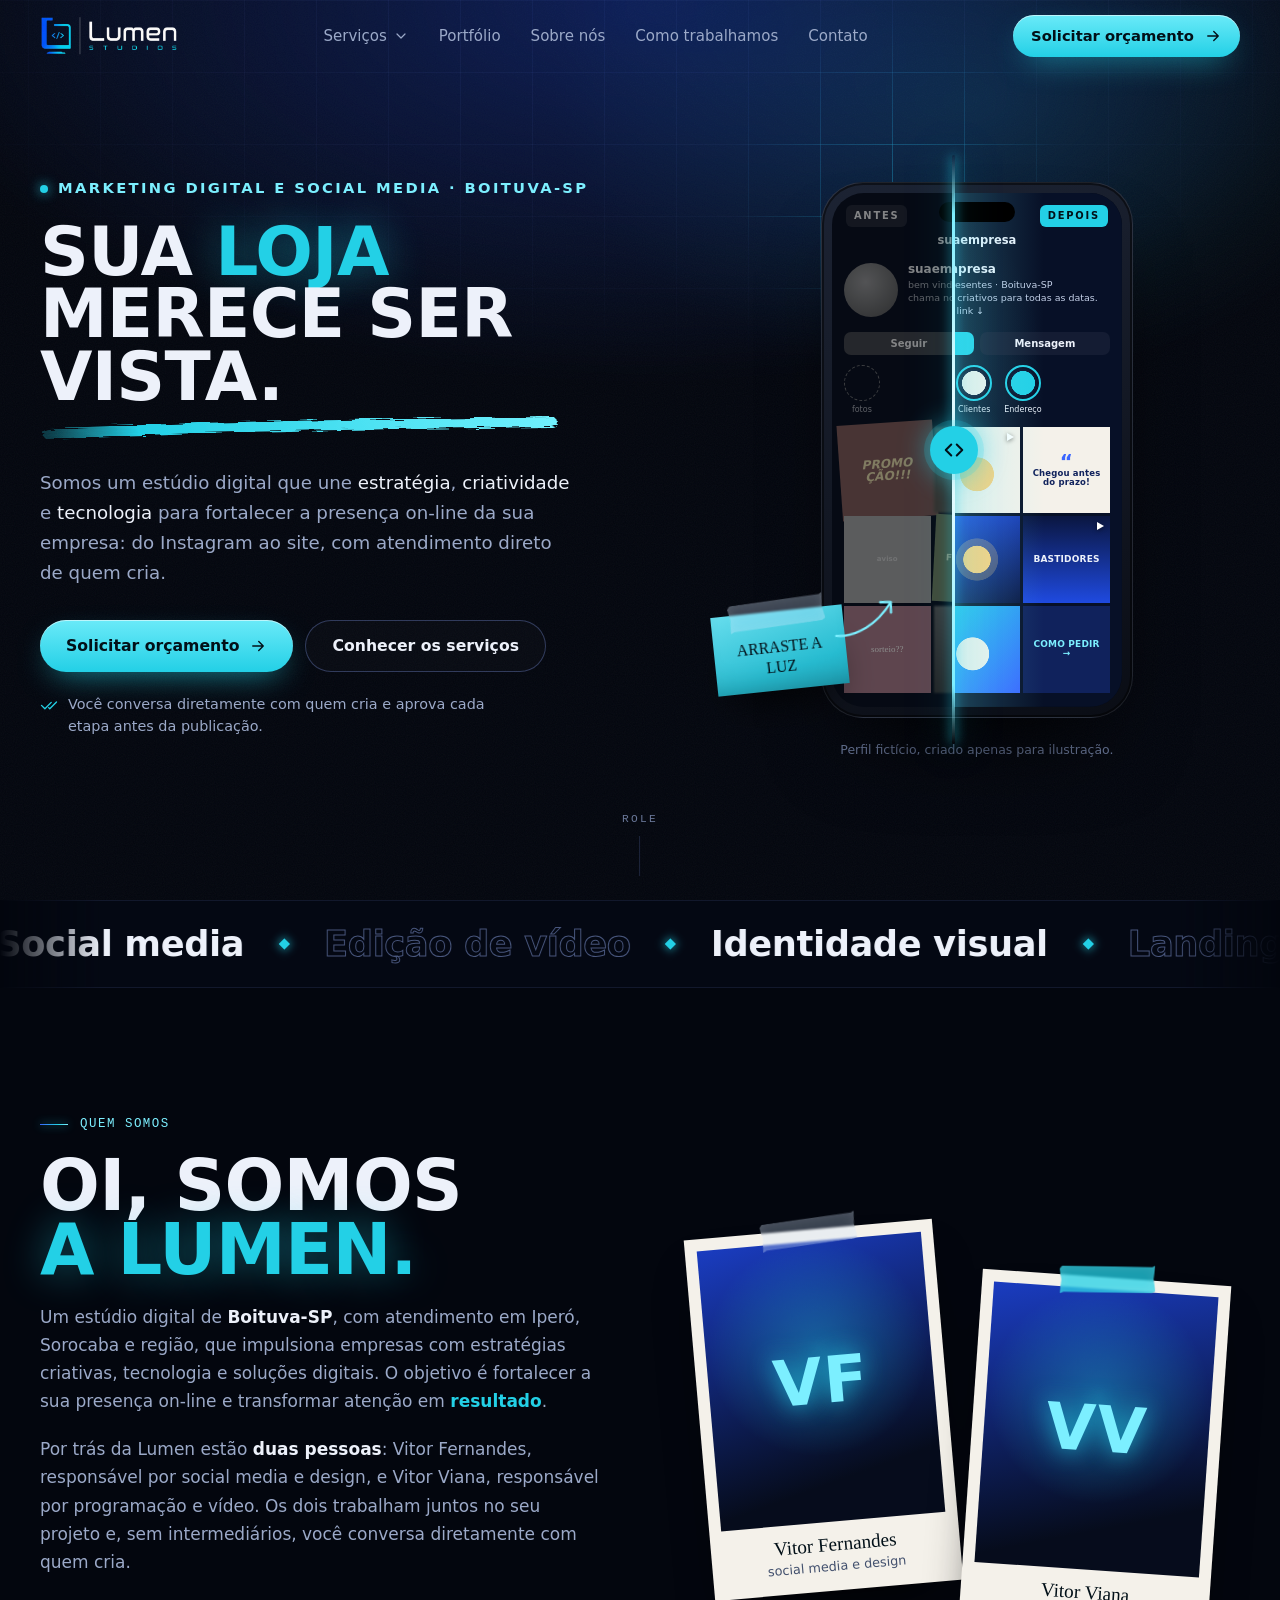
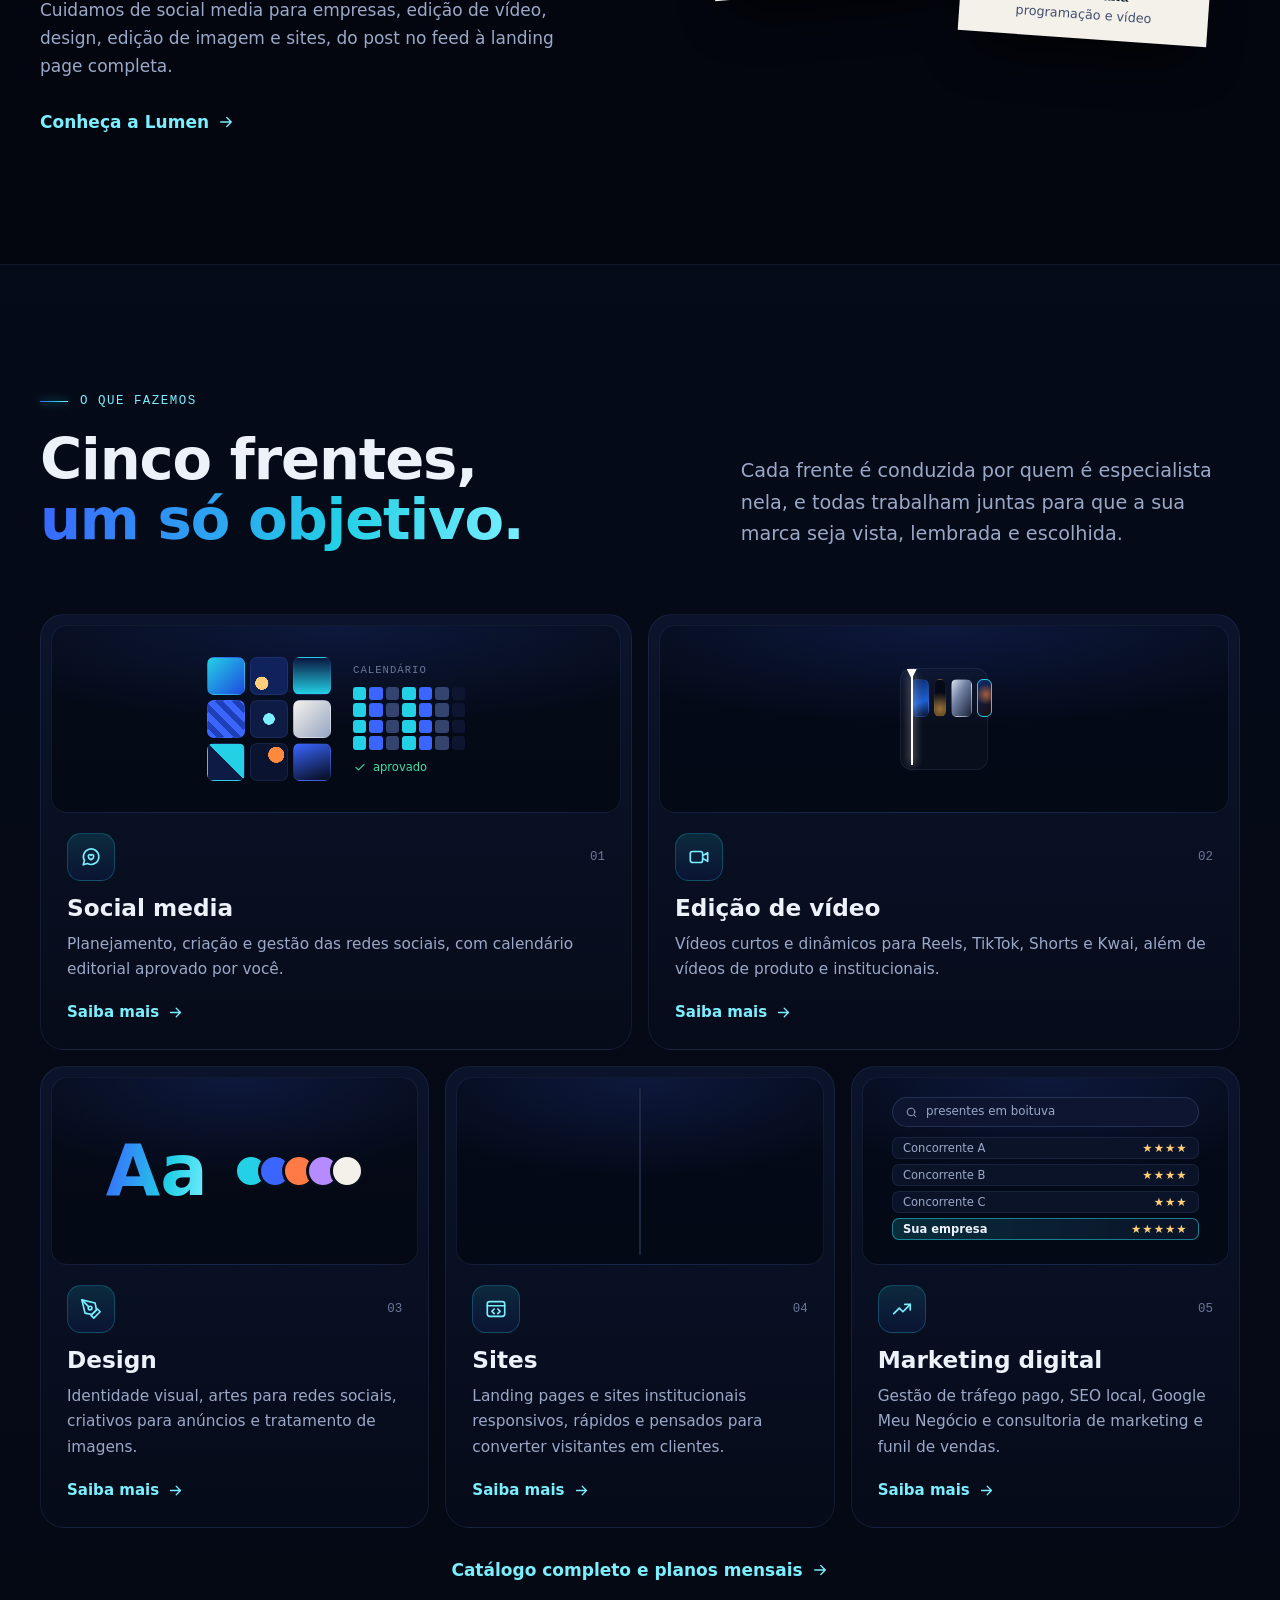
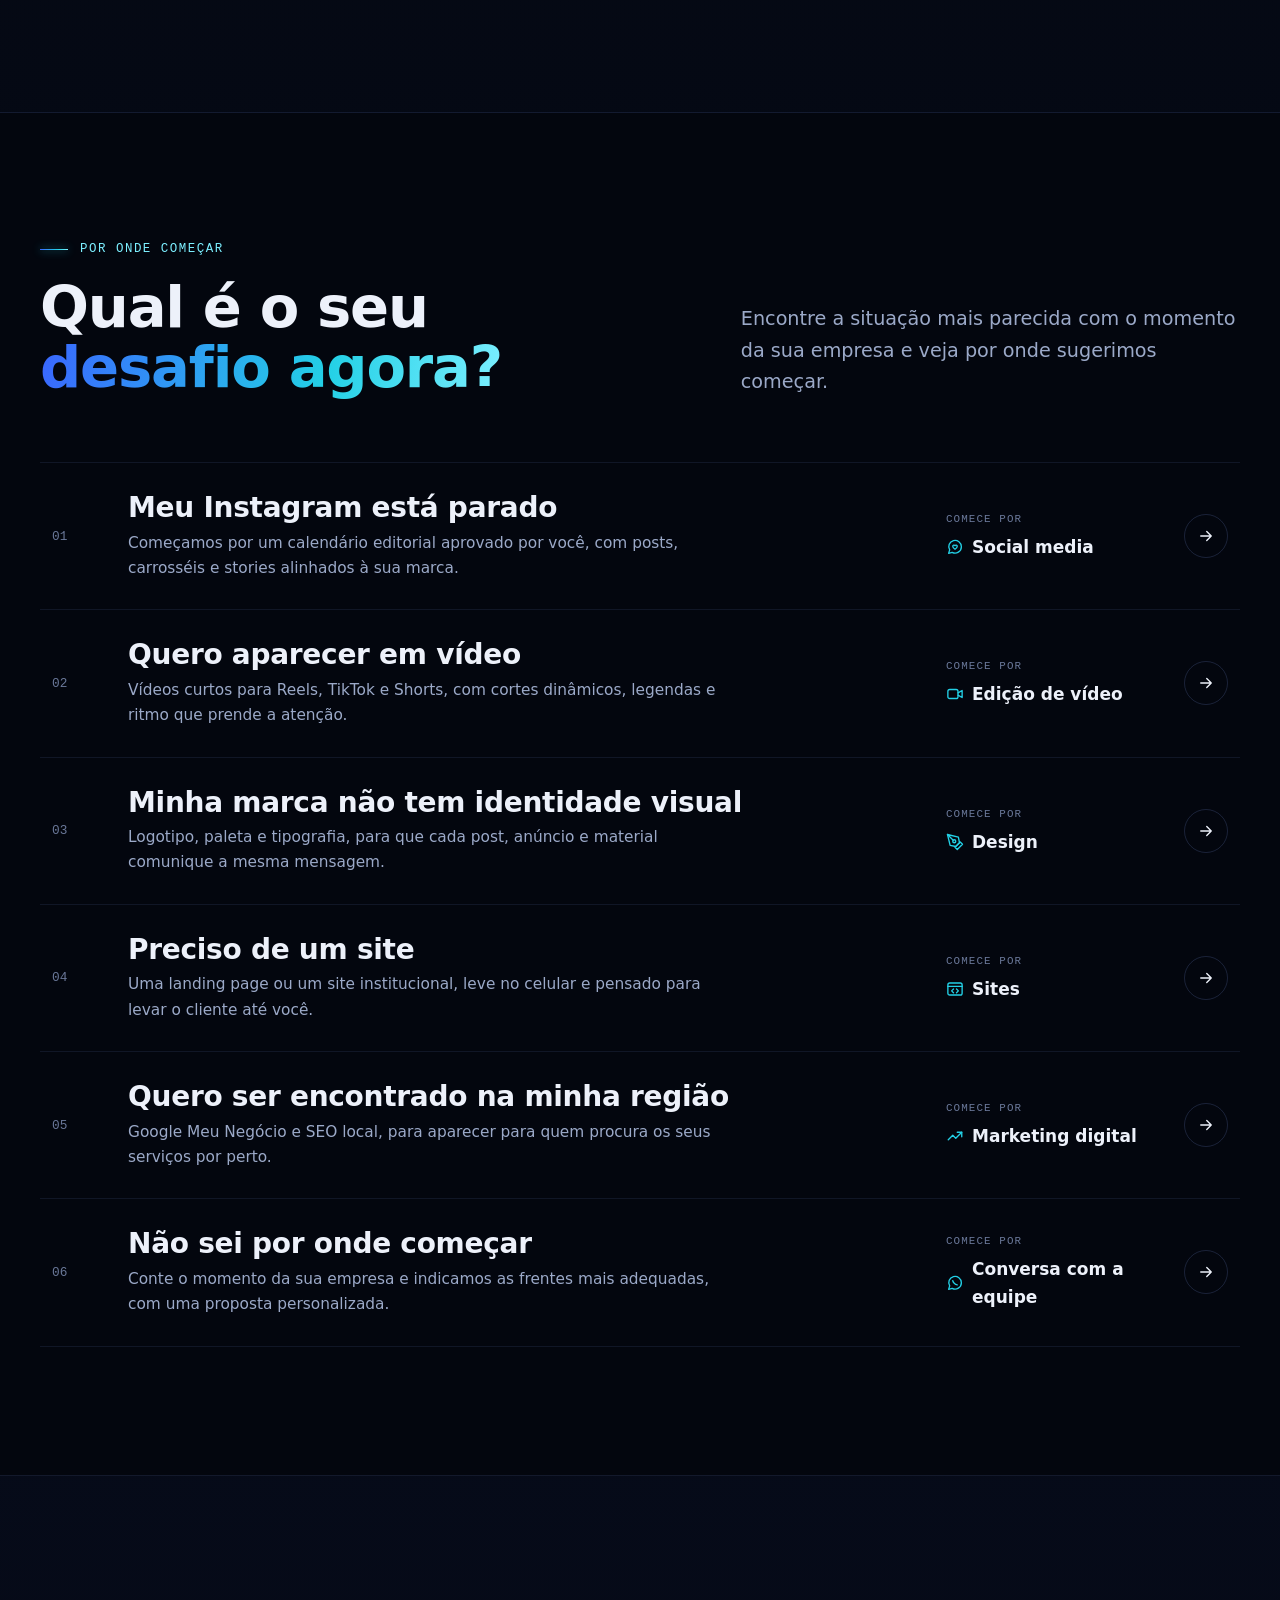
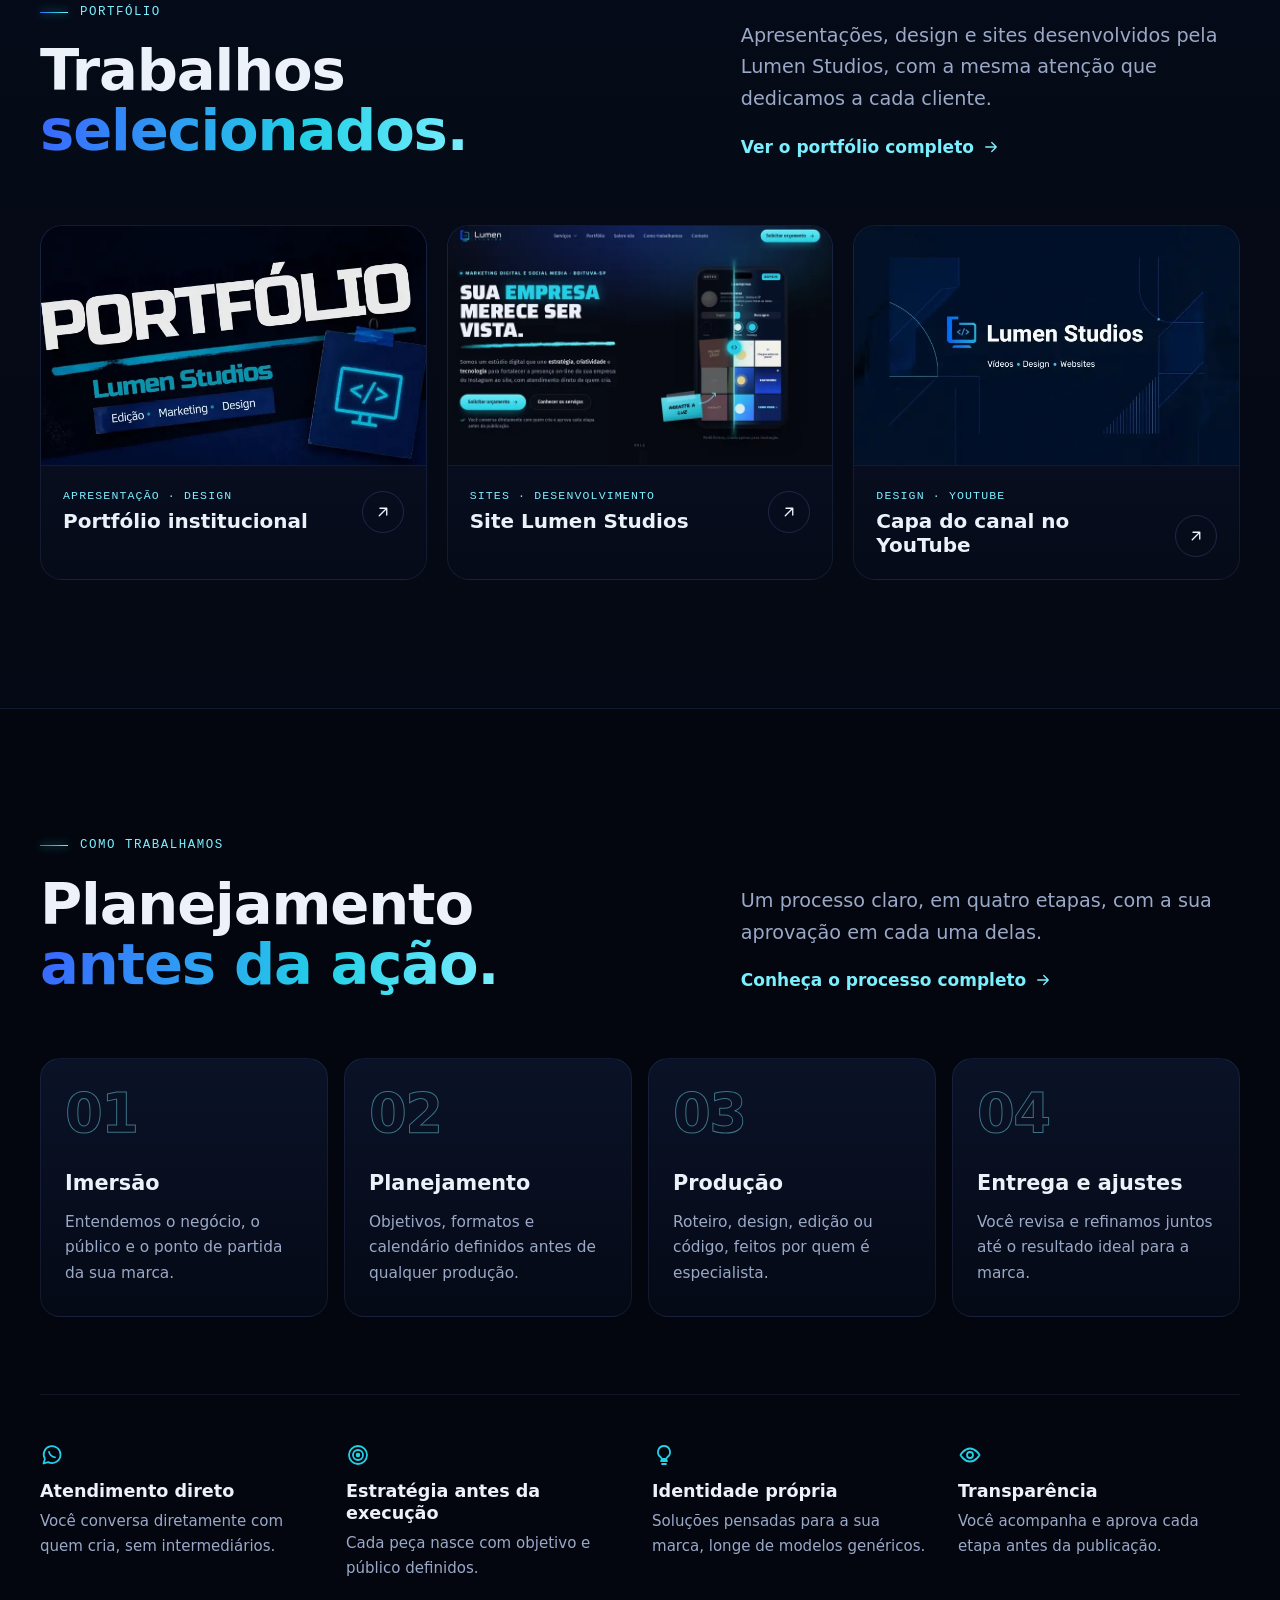
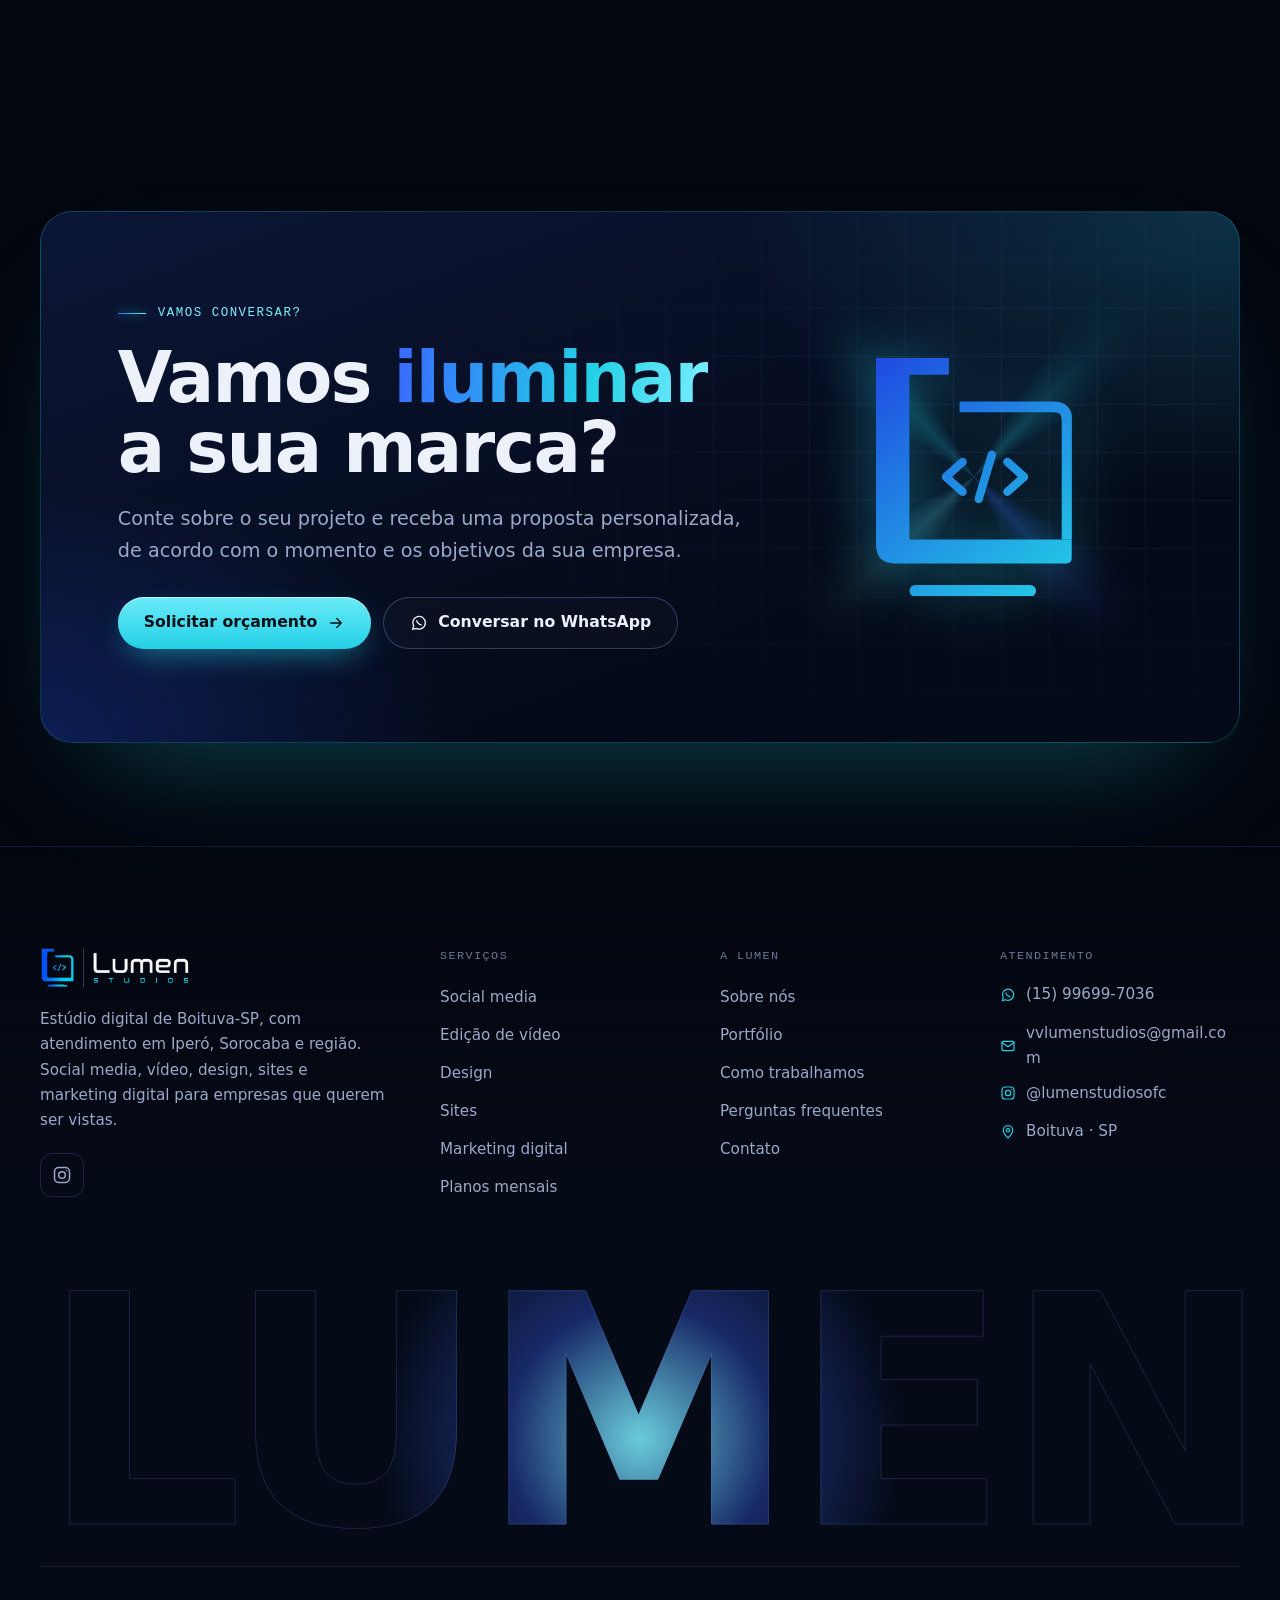
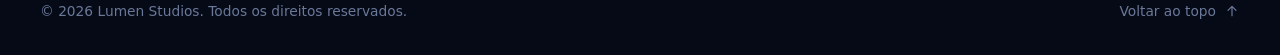
==== commit 789adf6f: "Atualiza o endereço do site para lumenstudios.lumenstudios.workers.dev Troca canonical, Open Graph, " ====
--- a/index.html
+++ b/index.html
@@ -5,7 +5,7 @@
   <meta name="viewport" content="width=device-width, initial-scale=1, viewport-fit=cover">
   <title>Lumen Studios | Marketing Digital e Social Media em Boituva-SP</title>
   <meta name="description" content="Estúdio digital em Boituva-SP: social media para empresas, edição de vídeo, design e sites. Atendemos Boituva, Iperó e a região de Sorocaba.">
-  <link rel="canonical" href="https://lumenstudios.vvlumenstudios.workers.dev/">
+  <link rel="canonical" href="https://lumenstudios.lumenstudios.workers.dev/">
   <meta name="robots" content="index, follow, max-image-preview:large">
   <meta name="theme-color" content="#03060e">
   <meta name="geo.region" content="BR-SP">
@@ -14,10 +14,10 @@
   <meta property="og:type" content="website">
   <meta property="og:locale" content="pt_BR">
   <meta property="og:site_name" content="Lumen Studios">
-  <meta property="og:url" content="https://lumenstudios.vvlumenstudios.workers.dev/">
+  <meta property="og:url" content="https://lumenstudios.lumenstudios.workers.dev/">
   <meta property="og:title" content="Lumen Studios | Marketing digital e social media em Boituva-SP">
   <meta property="og:description" content="Estúdio digital em Boituva-SP: social media para empresas, edição de vídeo, design e sites. Atendemos Boituva, Iperó e a região de Sorocaba.">
-  <meta property="og:image" content="https://lumenstudios.vvlumenstudios.workers.dev/assets/og-image.png">
+  <meta property="og:image" content="https://lumenstudios.lumenstudios.workers.dev/assets/og-image.png">
   <meta property="og:image:width" content="1200">
   <meta property="og:image:height" content="630">
   <meta property="og:image:alt" content="Lumen Studios: marketing digital e social media em Boituva-SP">
@@ -40,14 +40,14 @@
     "@graph": [
       {
         "@type": "ProfessionalService",
-        "@id": "https://lumenstudios.vvlumenstudios.workers.dev/#empresa",
+        "@id": "https://lumenstudios.lumenstudios.workers.dev/#empresa",
         "name": "Lumen Studios",
         "alternateName": "Lumen Studios | Marketing Digital",
         "slogan": "Ideias que viram resultados.",
         "description": "Estúdio digital de Boituva-SP que impulsiona empresas com estratégias criativas, tecnologia e soluções digitais: social media, edição de vídeo, design, sites e marketing digital.",
-        "url": "https://lumenstudios.vvlumenstudios.workers.dev/",
-        "logo": "https://lumenstudios.vvlumenstudios.workers.dev/assets/logo-lumen.png",
-        "image": "https://lumenstudios.vvlumenstudios.workers.dev/assets/og-image.png",
+        "url": "https://lumenstudios.lumenstudios.workers.dev/",
+        "logo": "https://lumenstudios.lumenstudios.workers.dev/assets/logo-lumen.png",
+        "image": "https://lumenstudios.lumenstudios.workers.dev/assets/og-image.png",
         "email": "vvlumenstudios@gmail.com",
         "telephone": "+55 15 99699-7036",
         "address": {
@@ -153,12 +153,12 @@
       },
       {
         "@type": "WebSite",
-        "@id": "https://lumenstudios.vvlumenstudios.workers.dev/#site",
-        "url": "https://lumenstudios.vvlumenstudios.workers.dev/",
+        "@id": "https://lumenstudios.lumenstudios.workers.dev/#site",
+        "url": "https://lumenstudios.lumenstudios.workers.dev/",
         "name": "Lumen Studios",
         "inLanguage": "pt-BR",
         "publisher": {
-          "@id": "https://lumenstudios.vvlumenstudios.workers.dev/#empresa"
+          "@id": "https://lumenstudios.lumenstudios.workers.dev/#empresa"
         }
       }
     ]
--- a/css/style.css
+++ b/css/style.css
@@ -0,0 +1,2621 @@
+/* ==========================================================================
+   Lumen Studios — folha de estilos
+   Identidade: azul-noite, azul royal e ciano (as cores do logotipo), com a luz
+   como fio condutor: "lumen", em latim, significa luz.
+
+   Índice
+   1. Base               6. Início             10. Sobre nós
+   2. Componentes        7. Páginas internas   11. Como trabalhamos
+   3. Fundo              8. Serviços           12. Contato
+   4. Cabeçalho          9. Portfólio          13. Página 404
+   5. Rodapé                                   14. Animações
+   ========================================================================== */
+
+:root {
+  --bg: #03060e;
+  --bg-2: #060b18;
+  --panel: #0a1226;
+  --panel-2: #0e1834;
+  --royal: #1f4ae0;
+  --royal-2: #3a66ff;
+  --cyan: #23d0e6;
+  --cyan-2: #7cefff;
+  --ink: #021018;
+  --text: #edf1fa;
+  --muted: #9ba9c8;
+  --dim: #6a7899;
+  --line: rgba(140, 165, 255, 0.1);
+  --line-2: rgba(140, 165, 255, 0.18);
+  --line-3: rgba(140, 165, 255, 0.3);
+  --ok: #3ee0a4;
+  --warm: #ffcf7a;
+  --paper: #f4f1ea;
+  --note-1: #66dded;
+  --note-2: #27bcd1;
+  --grad: linear-gradient(100deg, #3a66ff 0%, #23d0e6 62%, #7cefff 100%);
+  --glass: linear-gradient(180deg, rgba(18, 30, 64, 0.5), rgba(8, 13, 30, 0.5));
+
+  --f-display: "Saira", "Segoe UI", system-ui, sans-serif;
+  --f-body: "Fira Sans", "Segoe UI", system-ui, sans-serif;
+  --f-mono: "Fira Code", ui-monospace, "SFMono-Regular", Consolas, monospace;
+  --f-hand: "Permanent Marker", "Comic Sans MS", cursive;
+
+  --container: 1240px;
+  --gutter: clamp(16px, 4vw, 40px);
+  --header-h: 72px;
+  --radius: 20px;
+  --ease: cubic-bezier(0.2, 0.8, 0.2, 1);
+}
+
+/* ==========================================================================
+   1. Base
+   ========================================================================== */
+*,
+*::before,
+*::after { box-sizing: border-box; }
+
+html {
+  scroll-behavior: smooth;
+  scroll-padding-top: calc(var(--header-h) + 16px);
+  -webkit-text-size-adjust: 100%;
+  color-scheme: dark;
+}
+
+body {
+  margin: 0;
+  min-height: 100vh;
+  background: var(--bg);
+  color: var(--text);
+  font-family: var(--f-body);
+  font-size: 1.0625rem;
+  line-height: 1.65;
+  overflow-x: hidden;
+  -webkit-font-smoothing: antialiased;
+  -moz-osx-font-smoothing: grayscale;
+}
+html.menu-open body { overflow: hidden; }
+
+img, svg, video { display: block; max-width: 100%; }
+img { height: auto; }
+a { color: inherit; text-decoration: none; }
+button { font: inherit; color: inherit; background: none; border: 0; padding: 0; cursor: pointer; }
+input, textarea, select { font: inherit; color: inherit; }
+ul, ol { margin: 0; padding: 0; list-style: none; }
+h1, h2, h3, h4, p, figure, dl, dd, blockquote { margin: 0; }
+strong { color: var(--text); font-weight: 600; }
+em { font-style: normal; color: var(--text); }
+mark { background: none; color: var(--cyan); font-weight: 600; }
+
+::selection { background: var(--cyan); color: var(--ink); }
+:focus-visible { outline: 2px solid var(--cyan); outline-offset: 3px; border-radius: 6px; }
+
+.i {
+  width: 20px; height: 20px; flex: none;
+  fill: none; stroke: currentColor; stroke-width: 1.8; stroke-linecap: round; stroke-linejoin: round;
+}
+
+.container {
+  width: 100%;
+  max-width: calc(var(--container) + var(--gutter) * 2);
+  margin-inline: auto;
+  padding-inline: var(--gutter);
+}
+
+main, .footer { position: relative; z-index: 1; }
+
+.sr-only {
+  position: absolute !important; width: 1px; height: 1px; padding: 0; margin: -1px;
+  overflow: hidden; clip: rect(0 0 0 0); white-space: nowrap; border: 0;
+}
+
+.skip {
+  position: fixed; left: 16px; top: -64px; z-index: 100;
+  padding: 10px 16px; border-radius: 10px;
+  background: var(--cyan); color: var(--ink); font-weight: 600;
+  transition: top 0.2s;
+}
+.skip:focus { top: 12px; }
+
+/* Transição suave entre as páginas (navegadores compatíveis) */
+@view-transition { navigation: auto; }
+::view-transition-old(root),
+::view-transition-new(root) { animation-duration: 0.35s; }
+
+/* ==========================================================================
+   2. Componentes
+   ========================================================================== */
+
+/* ---------- Tipografia ---------- */
+.eyebrow {
+  display: inline-flex; align-items: center; gap: 12px;
+  font-family: var(--f-mono); font-weight: 500; font-size: 0.78rem; line-height: 1.4;
+  letter-spacing: 0.12em; text-transform: uppercase; color: var(--cyan-2);
+}
+.eyebrow::before {
+  content: ""; flex: none; width: 28px; height: 1px;
+  background: var(--grad); box-shadow: 0 0 8px var(--cyan);
+}
+
+.title {
+  font-family: var(--f-display); font-weight: 700;
+  font-size: clamp(2.05rem, 1.25rem + 3.1vw, 3.6rem);
+  line-height: 1.04; letter-spacing: -0.02em;
+  text-wrap: balance;
+}
+.hl {
+  background: var(--grad);
+  -webkit-background-clip: text; background-clip: text;
+  color: transparent;
+}
+.lead {
+  color: var(--muted);
+  font-size: clamp(1.04rem, 0.98rem + 0.3vw, 1.2rem);
+  max-width: 58ch;
+}
+
+.copy { display: grid; gap: 20px; align-content: start; min-width: 0; }
+.copy > .actions, .copy > .link-arrow { margin-top: 8px; }
+.copy > p:not(.eyebrow):not(.lead) { color: var(--muted); max-width: 58ch; }
+
+/* ---------- Seções ---------- */
+.section { position: relative; padding-block: clamp(80px, 10vw, 144px); }
+.section--tight { padding-block: clamp(56px, 7vw, 96px); }
+.section--band {
+  background: linear-gradient(180deg, rgba(8, 14, 32, 0.62), rgba(6, 11, 24, 0.62));
+  border-block: 1px solid var(--line);
+}
+.section__head { display: grid; gap: 20px; max-width: 780px; margin-bottom: clamp(40px, 5vw, 64px); }
+.section__head--split {
+  max-width: none;
+  grid-template-columns: minmax(0, 1fr) minmax(0, 0.8fr);
+  align-items: end; column-gap: clamp(32px, 6vw, 96px);
+}
+.section__head--split > .copy { gap: 20px; }
+.section__head--center { margin-inline: auto; text-align: center; justify-items: center; }
+.section__aside { display: grid; gap: 18px; justify-items: start; }
+
+@media (max-width: 860px) {
+  .section__head--split { grid-template-columns: 1fr; row-gap: 20px; }
+}
+
+/* ---------- Botões ---------- */
+.btn {
+  --bx: 0px; --by: 0px;
+  position: relative;
+  display: inline-flex; align-items: center; justify-content: center; gap: 10px;
+  min-height: 52px; padding: 0 26px; border-radius: 999px;
+  font-family: var(--f-body); font-weight: 600; font-size: 0.98rem; line-height: 1.2;
+  text-align: center; white-space: nowrap;
+  transform: translate(var(--bx), var(--by));
+  transition: transform 0.35s var(--ease), background-color 0.25s, border-color 0.25s, color 0.25s, box-shadow 0.3s;
+}
+.btn .i { width: 18px; height: 18px; transition: transform 0.3s var(--ease); }
+.btn:hover .i { transform: translateX(3px); }
+.btn--primary {
+  color: var(--ink);
+  background: linear-gradient(180deg, #6aeaf8, var(--cyan));
+  box-shadow: inset 0 1px 0 rgba(255, 255, 255, 0.55), 0 12px 32px -12px rgba(35, 208, 230, 0.7);
+}
+.btn--primary:hover {
+  box-shadow: inset 0 1px 0 rgba(255, 255, 255, 0.6), 0 0 0 4px rgba(35, 208, 230, 0.16), 0 18px 40px -12px rgba(35, 208, 230, 0.85);
+}
+.btn--ghost {
+  color: var(--text);
+  border: 1px solid var(--line-3);
+  background: rgba(255, 255, 255, 0.02);
+}
+.btn--ghost:hover { border-color: rgba(35, 208, 230, 0.6); background: rgba(35, 208, 230, 0.06); }
+.btn--sm { min-height: 42px; padding: 0 18px; font-size: 0.92rem; }
+
+.actions { display: flex; flex-wrap: wrap; gap: 12px; }
+
+@media (max-width: 560px) {
+  .actions .btn { flex: 1 1 100%; }
+}
+/* celulares muito estreitos: o texto do botão pode quebrar em vez de vazar */
+@media (max-width: 380px) {
+  .btn { white-space: normal; padding: 12px 20px; }
+}
+
+.link-arrow {
+  display: inline-flex; align-items: center; gap: 8px;
+  font-weight: 600; color: var(--cyan-2);
+  transition: color 0.2s, gap 0.3s var(--ease);
+}
+.link-arrow .i { width: 18px; height: 18px; }
+.link-arrow:hover { color: var(--text); gap: 12px; }
+
+.text-link { color: var(--cyan-2); text-decoration: underline; text-decoration-color: rgba(124, 239, 255, 0.4); text-underline-offset: 3px; }
+.text-link:hover { text-decoration-color: currentColor; }
+
+/* ---------- Selos e etiquetas ---------- */
+.chip {
+  display: inline-flex; align-items: center; gap: 10px; width: fit-content;
+  padding: 7px 14px 7px 11px; border-radius: 999px;
+  border: 1px solid var(--line-2); background: rgba(10, 18, 40, 0.6);
+  font-family: var(--f-mono); font-size: 0.74rem; line-height: 1.4;
+  letter-spacing: 0.08em; text-transform: uppercase; color: var(--muted);
+}
+.dot {
+  flex: none; width: 8px; height: 8px; border-radius: 50%;
+  background: var(--cyan); box-shadow: 0 0 12px var(--cyan);
+  animation: pulse 2.4s infinite;
+}
+
+.tags { display: flex; flex-wrap: wrap; gap: 6px; }
+.tags > * {
+  padding: 3px 10px; border-radius: 999px;
+  font-size: 0.78rem; line-height: 1.5; color: var(--cyan-2);
+  background: rgba(35, 208, 230, 0.06); border: 1px solid rgba(35, 208, 230, 0.2);
+}
+
+/* ---------- Cards ---------- */
+.card {
+  position: relative;
+  border-radius: var(--radius);
+  border: 1px solid var(--line);
+  background: var(--glass);
+}
+
+/* luz que segue o cursor dentro do card */
+.glow-card { position: relative; isolation: isolate; overflow: hidden; }
+.glow-card::before,
+.glow-card::after {
+  content: ""; position: absolute; inset: 0; border-radius: inherit; pointer-events: none;
+  opacity: 0; transition: opacity 0.4s;
+}
+.glow-card::before {
+  z-index: -1;
+  background: radial-gradient(420px circle at var(--x, 50%) var(--y, 0%), rgba(35, 208, 230, 0.1), transparent 45%);
+}
+.glow-card::after {
+  padding: 1px;
+  background: radial-gradient(260px circle at var(--x, 50%) var(--y, 0%), rgba(124, 239, 255, 0.55), transparent 45%);
+  -webkit-mask: linear-gradient(#000 0 0) content-box, linear-gradient(#000 0 0);
+  -webkit-mask-composite: xor;
+  mask: linear-gradient(#000 0 0) content-box exclude, linear-gradient(#000 0 0);
+}
+.glow-card:hover::before,
+.glow-card:hover::after { opacity: 1; }
+
+.icon-box {
+  display: grid; place-items: center; flex: none;
+  width: 48px; height: 48px; border-radius: 14px;
+  color: var(--cyan-2);
+  background: linear-gradient(180deg, rgba(35, 208, 230, 0.14), rgba(31, 74, 224, 0.1));
+  border: 1px solid rgba(35, 208, 230, 0.25);
+  transition: background-color 0.3s, color 0.3s, transform 0.4s var(--ease);
+}
+.icon-box .i { width: 22px; height: 22px; }
+
+/* Lista com marcadores de verificação */
+.checks, .cat__list, .plan__list { display: grid; gap: 12px; }
+.checks li, .cat__list li, .plan__list li { position: relative; padding-left: 32px; }
+.checks li { color: var(--muted); }
+.checks li::before, .cat__list li::before, .plan__list li::before {
+  content: ""; position: absolute; left: 0; top: 0.2em;
+  width: 20px; height: 20px; border-radius: 6px;
+  border: 1px solid rgba(35, 208, 230, 0.3);
+  background: rgba(35, 208, 230, 0.1) url("data:image/svg+xml,%3Csvg xmlns='http://www.w3.org/2000/svg' viewBox='0 0 24 24' fill='none' stroke='%237cefff' stroke-width='3' stroke-linecap='round' stroke-linejoin='round'%3E%3Cpath d='m5 12.5 4.5 4.5L19 7.5'/%3E%3C/svg%3E") center / 12px no-repeat;
+}
+
+/* Selo "responsável": iniciais de quem cuida da frente */
+.who { display: inline-flex; align-items: center; gap: 12px; }
+.who__faces { display: flex; }
+.who__faces i {
+  display: grid; place-items: center; width: 40px; height: 40px; border-radius: 50%;
+  font-style: normal; font-family: var(--f-display); font-weight: 700; font-size: 0.82rem; color: var(--ink);
+  background: var(--grad); border: 2px solid var(--bg);
+}
+.who__faces i + i { margin-left: -10px; }
+.who__text { display: grid; line-height: 1.3; }
+.who__text small {
+  font-family: var(--f-mono); font-size: 0.68rem; letter-spacing: 0.1em; text-transform: uppercase; color: var(--dim);
+}
+.who__text b { font-weight: 600; font-size: 0.96rem; }
+
+/* Celular (moldura) */
+.phone {
+  flex: none; width: 214px; padding: 9px; border-radius: 34px;
+  background: #05080f; border: 1px solid var(--line-3);
+  box-shadow: 0 40px 80px -30px rgba(0, 0, 0, 0.9), inset 0 0 0 1px rgba(255, 255, 255, 0.03);
+}
+.phone__screen { padding: 14px 12px 16px; border-radius: 26px; background: #070c19; overflow: hidden; }
+
+/* ---------- Fita adesiva e post-it ---------- */
+.tape {
+  position: absolute; z-index: 2;
+  width: 96px; height: 28px;
+  background: rgba(205, 225, 255, 0.28);
+  -webkit-backdrop-filter: blur(1px); backdrop-filter: blur(1px);
+  clip-path: polygon(0 12%, 3% 0, 97% 6%, 100% 0, 98% 50%, 100% 92%, 96% 100%, 4% 94%, 0 100%, 2% 50%);
+  box-shadow: inset 0 0 12px rgba(255, 255, 255, 0.15);
+}
+.tape--royal { background: rgba(31, 74, 224, 0.92); }
+.tape--cyan { background: rgba(35, 208, 230, 0.75); }
+
+.note {
+  position: relative;
+  padding: 34px 24px 26px;
+  font-family: var(--f-hand); font-size: 1.12rem; line-height: 1.25;
+  text-transform: uppercase; color: var(--ink);
+  background: linear-gradient(165deg, var(--note-1) 0%, var(--note-2) 70%, #20a9be 100%);
+  box-shadow: 0 26px 40px -18px rgba(0, 0, 0, 0.85), inset 0 -24px 30px -24px rgba(0, 0, 0, 0.3);
+  transform: translate3d(var(--px, 0), var(--py, 0), 0) rotate(var(--rot, -4deg));
+}
+.note .tape { top: -12px; left: 50%; margin-left: -48px; transform: rotate(-3deg); }
+
+/* Título "de impacto": caixa alta pesada, como nas peças da marca */
+.title--loud {
+  font-weight: 900; text-transform: uppercase; letter-spacing: -0.01em;
+  font-size: clamp(2.4rem, 1.3rem + 4.2vw, 4.4rem); line-height: 0.92;
+}
+.glow-text { color: var(--cyan); text-shadow: 0 0 40px rgba(35, 208, 230, 0.45); }
+
+/* ---------- Revelar ao rolar ---------- */
+.js .reveal {
+  opacity: 0; translate: 0 26px;
+  transition: opacity 0.8s var(--ease) var(--d, 0s), translate 0.8s var(--ease) var(--d, 0s);
+}
+.js .reveal.is-in { opacity: 1; translate: 0 0; }
+
+/* ---------- Chamada final (antes do rodapé) ---------- */
+.cta { position: relative; padding-block: clamp(56px, 8vw, 112px); }
+.cta__panel {
+  position: relative; overflow: hidden; isolation: isolate;
+  display: grid; grid-template-columns: minmax(0, 1.25fr) minmax(0, 0.75fr); align-items: center; gap: 40px;
+  padding: clamp(32px, 6vw, 80px);
+  border-radius: 32px; border: 1px solid rgba(35, 208, 230, 0.22);
+  background:
+    radial-gradient(70% 90% at 100% 0%, rgba(35, 208, 230, 0.18), transparent 60%),
+    radial-gradient(60% 80% at 0% 100%, rgba(31, 74, 224, 0.28), transparent 60%),
+    linear-gradient(160deg, #0b1636, #050a18 70%);
+  box-shadow: 0 60px 120px -60px rgba(35, 208, 230, 0.35);
+}
+.cta__panel::before {
+  content: ""; position: absolute; inset: 0; z-index: -1; pointer-events: none;
+  background-image: linear-gradient(var(--line) 1px, transparent 1px), linear-gradient(90deg, var(--line) 1px, transparent 1px);
+  background-size: 48px 48px;
+  -webkit-mask-image: radial-gradient(70% 80% at 80% 40%, #000, transparent 75%);
+  mask-image: radial-gradient(70% 80% at 80% 40%, #000, transparent 75%);
+}
+.cta__copy { display: grid; gap: 20px; }
+.cta__title {
+  font-family: var(--f-display); font-weight: 700; letter-spacing: -0.025em;
+  font-size: clamp(2.3rem, 1.3rem + 4vw, 4.4rem); line-height: 1;
+}
+.cta__copy .actions { margin-top: 10px; }
+.cta__art { position: relative; display: grid; place-items: center; aspect-ratio: 1; }
+.cta__rays {
+  position: absolute; inset: -10%; border-radius: 50%;
+  background: conic-gradient(from 0deg, transparent 0 8%, rgba(35, 208, 230, 0.22) 12%, transparent 16% 33%, rgba(58, 102, 255, 0.25) 38%, transparent 43% 58%, rgba(124, 239, 255, 0.18) 63%, transparent 68% 83%, rgba(35, 208, 230, 0.2) 88%, transparent 92%);
+  -webkit-mask-image: radial-gradient(closest-side, #000 20%, transparent 100%);
+  mask-image: radial-gradient(closest-side, #000 20%, transparent 100%);
+  animation: spin 28s linear infinite;
+}
+.cta__mark {
+  position: relative; width: 52%; height: auto; aspect-ratio: 328 / 400;
+  filter: drop-shadow(0 0 30px rgba(35, 208, 230, 0.45));
+}
+
+@media (max-width: 860px) {
+  .cta__panel { grid-template-columns: 1fr; }
+  .cta__art { display: none; }
+}
+
+/* ---------- Botão flutuante, barra de progresso e aviso ---------- */
+.fab {
+  position: fixed; z-index: 40;
+  right: max(16px, env(safe-area-inset-right)); bottom: max(16px, env(safe-area-inset-bottom));
+  display: grid; place-items: center; width: 56px; height: 56px; border-radius: 50%;
+  color: var(--ink); background: linear-gradient(180deg, #6aeaf8, var(--cyan));
+  box-shadow: 0 14px 30px -10px rgba(35, 208, 230, 0.75);
+  opacity: 0; transform: translateY(16px) scale(0.9); pointer-events: none;
+  transition: opacity 0.35s, transform 0.35s var(--ease), box-shadow 0.3s;
+}
+.fab.is-on { opacity: 1; transform: none; pointer-events: auto; }
+.fab:hover { box-shadow: 0 0 0 6px rgba(35, 208, 230, 0.16), 0 18px 36px -10px rgba(35, 208, 230, 0.85); }
+.fab .i { width: 24px; height: 24px; }
+.menu-open .fab { opacity: 0; pointer-events: none; }
+
+.progress { position: fixed; inset: 0 0 auto; z-index: 60; height: 2px; pointer-events: none; }
+.progress span {
+  display: block; height: 100%;
+  background: var(--grad); box-shadow: 0 0 10px var(--cyan);
+  transform: scaleX(0); transform-origin: left;
+}
+
+.toast {
+  position: fixed; left: 50%; bottom: calc(24px + env(safe-area-inset-bottom)); z-index: 60;
+  max-width: calc(100vw - 32px); padding: 12px 18px; border-radius: 12px;
+  background: rgba(10, 18, 40, 0.96); border: 1px solid rgba(35, 208, 230, 0.4);
+  font-size: 0.92rem; box-shadow: 0 20px 40px -16px rgba(0, 0, 0, 0.9);
+  opacity: 0; translate: -50% 20px; pointer-events: none;
+  transition: opacity 0.3s, translate 0.3s var(--ease);
+}
+.toast.is-on { opacity: 1; translate: -50% 0; }
+
+/* ==========================================================================
+   3. Fundo: grade que "acende" onde o cursor passa
+   ========================================================================== */
+.bg { position: fixed; inset: 0; z-index: 0; pointer-events: none; overflow: hidden; }
+.bg__grid,
+.bg__lit {
+  position: absolute; inset: 0;
+  background-size: 72px 72px; background-position: 50% 0;
+}
+.bg__grid {
+  background-image: linear-gradient(var(--line) 1px, transparent 1px), linear-gradient(90deg, var(--line) 1px, transparent 1px);
+  -webkit-mask-image: radial-gradient(90% 60% at 50% 0%, #000 20%, transparent 75%);
+  mask-image: radial-gradient(90% 60% at 50% 0%, #000 20%, transparent 75%);
+  opacity: 0.6;
+}
+.bg__lit {
+  background-image: linear-gradient(rgba(35, 208, 230, 0.32) 1px, transparent 1px), linear-gradient(90deg, rgba(35, 208, 230, 0.32) 1px, transparent 1px);
+  -webkit-mask-image: radial-gradient(240px circle at var(--mx, 70%) var(--my, 20%), #000, transparent 70%);
+  mask-image: radial-gradient(240px circle at var(--mx, 70%) var(--my, 20%), #000, transparent 70%);
+  opacity: 0; transition: opacity 0.6s;
+}
+.has-pointer .bg__lit { opacity: 1; }
+.bg__glow {
+  position: absolute; left: 50%; top: -42vh;
+  width: min(1500px, 160vw); height: 84vh; translate: -50% 0;
+  background:
+    radial-gradient(closest-side, rgba(31, 74, 224, 0.34), transparent),
+    radial-gradient(closest-side at 72% 64%, rgba(35, 208, 230, 0.14), transparent);
+  filter: blur(10px);
+}
+.bg__noise {
+  position: absolute; inset: 0; opacity: 0.045; mix-blend-mode: overlay;
+  background-image: url("data:image/svg+xml,%3Csvg xmlns='http://www.w3.org/2000/svg' width='160' height='160'%3E%3Cfilter id='n'%3E%3CfeTurbulence type='fractalNoise' baseFrequency='.9' numOctaves='2' stitchTiles='stitch'/%3E%3C/filter%3E%3Crect width='100%25' height='100%25' filter='url(%23n)'/%3E%3C/svg%3E");
+}
+
+/* ==========================================================================
+   4. Cabeçalho
+   ========================================================================== */
+.header { position: fixed; inset: 0 0 auto; z-index: 50; height: var(--header-h); }
+/* o desfoque fica no pseudo-elemento: no próprio cabeçalho ele prenderia o menu móvel (position: fixed) */
+.header::before {
+  content: ""; position: absolute; inset: 0;
+  background: rgba(3, 6, 14, 0.74);
+  -webkit-backdrop-filter: blur(16px) saturate(140%); backdrop-filter: blur(16px) saturate(140%);
+  border-bottom: 1px solid var(--line);
+  opacity: 0; transition: opacity 0.35s;
+}
+.header.is-scrolled::before,
+.menu-open .header::before { opacity: 1; }
+.header__inner { position: relative; height: 100%; display: flex; align-items: center; gap: 20px; }
+
+.brand { flex: none; display: block; }
+.brand img { width: 138px; height: auto; }
+
+.nav { margin-inline: auto; }
+.nav__list { display: flex; align-items: center; gap: 2px; }
+.nav__link {
+  display: inline-flex; align-items: center; gap: 6px;
+  height: 40px; padding: 0 14px; border-radius: 999px;
+  font-size: 0.94rem; font-weight: 500; color: var(--muted); white-space: nowrap;
+  transition: color 0.2s, background-color 0.2s;
+}
+.nav__link:hover,
+.nav__item.is-open .nav__trigger { color: var(--text); background: rgba(255, 255, 255, 0.05); }
+.nav__link[aria-current="page"],
+.nav__trigger.is-current { color: var(--text); background: rgba(35, 208, 230, 0.08); }
+.nav__caret { width: 16px; height: 16px; transition: transform 0.3s var(--ease); }
+.nav__item.is-open .nav__caret { transform: rotate(180deg); }
+.nav__foot { display: none; }
+
+/* Menu suspenso de serviços */
+.nav__item--drop { position: relative; }
+.drop {
+  position: absolute; top: calc(100% + 14px); left: -12px;
+  width: 700px;
+  display: grid; grid-template-columns: minmax(0, 1.35fr) minmax(0, 1fr); gap: 8px;
+  padding: 8px; border-radius: 22px;
+  background: rgba(7, 12, 26, 0.96); border: 1px solid var(--line-2);
+  box-shadow: 0 40px 80px -30px rgba(0, 0, 0, 0.95);
+  -webkit-backdrop-filter: blur(18px); backdrop-filter: blur(18px);
+  opacity: 0; visibility: hidden; translate: 0 8px;
+  transition: opacity 0.25s, translate 0.3s var(--ease), visibility 0s 0.3s;
+}
+/* ponte invisível: o mouse atravessa o vão sem fechar o menu */
+.drop::before { content: ""; position: absolute; left: 0; right: 0; top: -16px; height: 16px; }
+.nav__item.is-open .drop { opacity: 1; visibility: visible; translate: 0 0; transition-delay: 0s; }
+.drop__list { display: grid; gap: 2px; padding: 4px; }
+.drop__link {
+  display: flex; align-items: center; gap: 14px;
+  padding: 10px 12px; border-radius: 14px;
+  transition: background-color 0.2s;
+}
+.drop__link:hover { background: rgba(255, 255, 255, 0.05); }
+.drop__link:hover .icon-box { background: var(--cyan); color: var(--ink); }
+.drop__link .icon-box { width: 40px; height: 40px; border-radius: 12px; }
+.drop__link .icon-box .i { width: 19px; height: 19px; }
+.drop__link b { display: block; font-weight: 600; font-size: 0.95rem; line-height: 1.3; }
+.drop__link small { display: block; font-size: 0.82rem; line-height: 1.35; color: var(--dim); }
+.drop__feature {
+  position: relative; overflow: hidden;
+  display: flex; flex-direction: column; gap: 10px;
+  padding: 24px 22px; border-radius: 16px;
+  background:
+    radial-gradient(120% 80% at 100% 0%, rgba(35, 208, 230, 0.24), transparent 60%),
+    linear-gradient(160deg, #10225c, #070d22);
+  border: 1px solid rgba(35, 208, 230, 0.25);
+  transition: border-color 0.25s;
+}
+.drop__feature:hover { border-color: rgba(35, 208, 230, 0.55); }
+.drop__kicker { font-family: var(--f-mono); font-size: 0.72rem; letter-spacing: 0.12em; text-transform: uppercase; color: var(--cyan-2); }
+.drop__feature b { font-family: var(--f-display); font-weight: 700; font-size: 1.4rem; line-height: 1.1; }
+.drop__text { font-size: 0.9rem; line-height: 1.5; color: var(--muted); }
+.drop__go { display: inline-flex; align-items: center; gap: 8px; margin-top: auto; padding-top: 10px; font-weight: 600; font-size: 0.92rem; color: var(--cyan-2); }
+.drop__go .i { width: 16px; height: 16px; }
+.drop__all {
+  grid-column: 1 / -1;
+  display: flex; align-items: center; justify-content: space-between; gap: 12px;
+  padding: 12px 16px; border-radius: 14px;
+  border-top: 1px solid var(--line);
+  font-size: 0.9rem; color: var(--muted);
+  transition: color 0.2s, background-color 0.2s;
+}
+.drop__all:hover { color: var(--text); background: rgba(255, 255, 255, 0.04); }
+.drop__all .i { width: 16px; height: 16px; color: var(--cyan-2); }
+
+.menu-toggle { display: none; }
+
+@media (max-width: 1100px) {
+  .header__cta { margin-left: auto; }
+  .menu-toggle {
+    display: grid; place-content: center; gap: 6px; flex: none;
+    width: 46px; height: 46px; border-radius: 14px;
+    border: 1px solid var(--line-2); background: rgba(10, 18, 40, 0.6);
+  }
+  .menu-toggle span {
+    display: block; width: 18px; height: 2px; border-radius: 2px; background: var(--text);
+    transition: transform 0.35s var(--ease);
+  }
+  .menu-open .menu-toggle span:first-child { transform: translateY(4px) rotate(45deg); }
+  .menu-open .menu-toggle span:last-child { transform: translateY(-4px) rotate(-45deg); }
+
+  .nav {
+    position: fixed; inset: var(--header-h) 0 0; margin: 0;
+    display: flex; flex-direction: column; gap: 28px;
+    padding: 8px var(--gutter) calc(24px + env(safe-area-inset-bottom));
+    overflow-y: auto; overscroll-behavior: contain;
+    background: rgba(3, 6, 14, 0.97);
+    -webkit-backdrop-filter: blur(18px); backdrop-filter: blur(18px);
+    opacity: 0; visibility: hidden;
+    transition: opacity 0.3s, visibility 0s 0.3s;
+  }
+  .menu-open .nav { opacity: 1; visibility: visible; transition-delay: 0s; }
+  .nav__list { flex-direction: column; align-items: stretch; gap: 0; }
+  .nav__item {
+    border-bottom: 1px solid var(--line);
+    opacity: 0; translate: 0 14px;
+    transition: opacity 0.4s, translate 0.5s var(--ease);
+  }
+  .menu-open .nav__item { opacity: 1; translate: 0 0; }
+  .menu-open .nav__item:nth-child(2) { transition-delay: 0.04s; }
+  .menu-open .nav__item:nth-child(3) { transition-delay: 0.08s; }
+  .menu-open .nav__item:nth-child(4) { transition-delay: 0.12s; }
+  .menu-open .nav__item:nth-child(5) { transition-delay: 0.16s; }
+  .nav__link {
+    width: 100%; height: auto; justify-content: space-between;
+    padding: 18px 2px; border-radius: 0;
+    font-family: var(--f-display); font-weight: 600; font-size: 1.5rem; color: var(--text);
+  }
+  .nav__link:hover,
+  .nav__link[aria-current="page"],
+  .nav__trigger.is-current,
+  .nav__item.is-open .nav__trigger { background: none; }
+  .nav__link[aria-current="page"],
+  .nav__trigger.is-current { color: var(--cyan-2); }
+  .nav__caret { width: 22px; height: 22px; }
+
+  .drop {
+    position: static; width: auto; translate: none;
+    display: none; grid-template-columns: 1fr; gap: 4px;
+    padding: 0 0 16px; border: 0; border-radius: 0;
+    background: none; box-shadow: none; -webkit-backdrop-filter: none; backdrop-filter: none;
+    opacity: 1; visibility: visible;
+  }
+  .drop::before { display: none; }
+  .nav__item.is-open .drop { display: grid; }
+  .drop__list { padding: 0; }
+  .drop__link { padding: 10px 4px; }
+  .drop__feature { padding: 18px; }
+  .drop__all { padding: 12px 4px; border: 0; }
+
+  .nav__foot { display: grid; gap: 18px; margin-top: auto; }
+  .nav__foot .btn { width: 100%; }
+  .nav__contacts { display: flex; justify-content: center; gap: 24px; color: var(--muted); font-size: 0.95rem; }
+  .nav__contacts a { display: inline-flex; align-items: center; gap: 8px; min-height: 44px; }
+  .nav__contacts .i { width: 18px; height: 18px; color: var(--cyan); }
+}
+@media (max-width: 560px) {
+  .header__cta { display: none; }
+  .menu-toggle { margin-left: auto; }
+  .brand img { width: 124px; }
+}
+
+/* ==========================================================================
+   5. Rodapé
+   ========================================================================== */
+.footer {
+  overflow: hidden;
+  padding-top: clamp(64px, 8vw, 100px);
+  border-top: 1px solid var(--line);
+  background: linear-gradient(180deg, rgba(3, 6, 14, 0), rgba(6, 11, 24, 0.92) 40%);
+}
+.footer__top { display: grid; grid-template-columns: 1.5fr repeat(3, 1fr); gap: 40px; }
+.footer__brand img { width: 150px; height: auto; }
+.footer__tag { margin: 18px 0 20px; max-width: 36ch; color: var(--muted); font-size: 0.95rem; }
+.footer__social {
+  display: inline-grid; place-items: center; width: 44px; height: 44px; border-radius: 12px;
+  border: 1px solid var(--line-2); color: var(--muted);
+  transition: color 0.2s, border-color 0.2s, background-color 0.2s;
+}
+.footer__social:hover { color: var(--ink); background: var(--cyan); border-color: var(--cyan); }
+.footer__title {
+  margin-bottom: 16px;
+  font-family: var(--f-mono); font-size: 0.74rem; letter-spacing: 0.12em; text-transform: uppercase; color: var(--dim);
+}
+.footer__col ul { display: grid; gap: 10px; }
+.footer__col a, .footer__col span { color: var(--muted); font-size: 0.95rem; transition: color 0.2s; }
+.footer__col a:hover { color: var(--text); }
+.footer__contact a, .footer__contact span { display: inline-flex; align-items: center; gap: 10px; overflow-wrap: anywhere; }
+.footer__contact .i { width: 16px; height: 16px; color: var(--cyan); }
+.footer__giant {
+  margin-top: clamp(48px, 7vw, 88px);
+  font-family: var(--f-display); font-weight: 800; letter-spacing: -0.02em; line-height: 0.78;
+  font-size: clamp(5rem, 25vw, 21rem); text-align: center;
+  color: transparent; -webkit-text-stroke: 1px rgba(140, 165, 255, 0.16);
+  background: radial-gradient(380px circle at var(--fx, 50%) var(--fy, 60%), rgba(124, 239, 255, 0.85), rgba(58, 102, 255, 0.35) 35%, transparent 70%);
+  -webkit-background-clip: text; background-clip: text;
+  user-select: none;
+}
+.footer__bottom {
+  display: flex; flex-wrap: wrap; align-items: center; justify-content: space-between; gap: 12px 24px;
+  margin-top: 28px; padding: 22px 0 calc(22px + env(safe-area-inset-bottom));
+  border-top: 1px solid var(--line);
+  font-size: 0.86rem; color: var(--dim);
+}
+.to-top { display: inline-flex; align-items: center; gap: 8px; min-height: 44px; transition: color 0.2s; }
+.to-top .i { width: 16px; height: 16px; }
+.to-top:hover { color: var(--cyan-2); }
+
+@media (max-width: 960px) {
+  .footer__top { grid-template-columns: 1fr 1fr; }
+  .footer__brand { grid-column: 1 / -1; }
+}
+@media (max-width: 520px) {
+  .footer__top { grid-template-columns: 1fr; gap: 32px; }
+  .footer__bottom { flex-direction: column; align-items: flex-start; }
+}
+
+/* ==========================================================================
+   6. Início
+   ========================================================================== */
+.hero {
+  position: relative; min-height: 100vh; min-height: 100svh;
+  display: flex; align-items: center;
+  padding: calc(var(--header-h) + 40px) 0 96px;
+}
+.hero__grid { display: grid; grid-template-columns: minmax(0, 1.08fr) minmax(0, 0.92fr); gap: 56px; align-items: center; }
+.hero__copy { min-width: 0; }
+
+.hero__title {
+  font-family: var(--f-display); font-weight: 900; text-transform: uppercase;
+  font-size: clamp(2.3rem, 5.3vw, 4.3rem); line-height: 0.92; letter-spacing: -0.01em;
+}
+.hero__title .line { display: block; white-space: nowrap; }
+.hero__kicker {
+  display: flex; align-items: center; gap: 10px; margin-bottom: 22px;
+  font-weight: 700; font-size: clamp(0.78rem, 1.5vw, 0.92rem); line-height: 1.4;
+  letter-spacing: 0.16em; color: var(--cyan-2);
+}
+
+/* Palavra que troca: some com desfoque e volta "acesa" por um feixe de luz */
+.rotator {
+  position: relative; display: inline-block;
+  color: var(--cyan); text-shadow: 0 0 40px rgba(35, 208, 230, 0.45);
+  transition: opacity 0.35s var(--ease), filter 0.35s var(--ease), transform 0.35s var(--ease);
+}
+.rotator.is-out { opacity: 0; filter: blur(8px); transform: translateY(-0.1em); }
+.rotator.is-lit { animation: litIn 0.8s var(--ease) backwards; }
+.rotator.is-lit::after {
+  content: ""; position: absolute; top: 4%; bottom: 4%; left: 0; width: 4px; border-radius: 4px;
+  background: #fff; box-shadow: 0 0 12px var(--cyan-2), 0 0 32px var(--cyan);
+  animation: sweep 0.8s var(--ease) both;
+}
+
+.hero__brush { width: min(100%, 520px); height: 30px; margin: 6px 0 24px; overflow: visible; }
+.js .hero__brush path {
+  stroke-dasharray: 560; stroke-dashoffset: 560;
+  animation: draw 1.3s 0.55s var(--ease) forwards;
+}
+
+.hero__lead { max-width: 540px; color: var(--muted); font-size: 1.14rem; }
+.hero__lead em { color: var(--text); font-weight: 500; }
+
+.hero__actions { margin: 32px 0 22px; }
+.hero__note {
+  display: flex; align-items: flex-start; gap: 10px; max-width: 460px;
+  font-size: 0.9rem; color: var(--muted); line-height: 1.5;
+}
+.hero__note .i { width: 18px; height: 18px; margin-top: 2px; color: var(--cyan); }
+
+/* ---------- Antes e depois ---------- */
+.ba-stage { position: relative; display: grid; justify-items: center; padding: 26px 0 0; }
+.ba {
+  --p: 0.5;
+  position: relative; width: min(312px, 82vw);
+  touch-action: pan-y; cursor: ew-resize;
+  -webkit-user-select: none; user-select: none;
+  transform: translate3d(var(--px, 0), var(--py, 0), 0);
+}
+.phone--hero {
+  width: 100%; padding: 10px; border-radius: 42px;
+  background: linear-gradient(160deg, #1c2333, #0a0d15);
+  border: 1px solid rgba(255, 255, 255, 0.08);
+  box-shadow: 0 50px 90px -40px rgba(0, 0, 0, 0.95), inset 0 0 0 2px rgba(0, 0, 0, 0.5);
+}
+.phone .ba__screen { position: relative; padding: 0; border-radius: 32px; overflow: hidden; background: #060a14; }
+.ba__screen::before {
+  content: ""; position: absolute; z-index: 3; top: 9px; left: 50%;
+  width: 76px; height: 20px; margin-left: -38px; border-radius: 12px; background: #000;
+}
+/* luz que "vaza" do feixe para o lado iluminado */
+.ba__screen::after {
+  content: ""; position: absolute; z-index: 2; top: 0; bottom: 0;
+  left: calc(var(--p) * 100%); width: 90px; pointer-events: none;
+  background: linear-gradient(90deg, rgba(111, 240, 253, 0.22), transparent);
+}
+.ba__layer { padding: 40px 12px 14px; }
+.ba__before { filter: grayscale(0.65) brightness(0.55) contrast(0.9); }
+.ba__after {
+  position: absolute; inset: 0;
+  background: radial-gradient(120% 60% at 0% 30%, rgba(35, 208, 230, 0.12), transparent 60%), #071027;
+  clip-path: inset(0 0 0 calc(var(--p) * 100%));
+}
+.ba__tag {
+  position: absolute; z-index: 1; top: 12px; left: 14px;
+  font-family: var(--f-display); font-weight: 800; font-size: 0.62rem; letter-spacing: 0.18em; text-transform: uppercase;
+  padding: 3px 8px; border-radius: 6px; background: rgba(255, 255, 255, 0.1); color: var(--text);
+}
+.ba__tag--after { left: auto; right: 14px; background: var(--cyan); color: var(--ink); }
+
+.ba__beam {
+  position: absolute; z-index: 4; top: -5%; bottom: -5%;
+  left: calc(10px + (100% - 20px) * var(--p)); width: 0; pointer-events: none;
+}
+.ba__beam::before {
+  content: ""; position: absolute; top: 0; bottom: 0; left: -1.5px; width: 3px; border-radius: 3px;
+  background: linear-gradient(180deg, transparent, var(--cyan-2) 10%, #fff 50%, var(--cyan-2) 90%, transparent);
+  box-shadow: 0 0 12px var(--cyan), 0 0 42px rgba(35, 208, 230, 0.6);
+}
+.ba__knob {
+  position: absolute; left: -24px; top: 50%; margin-top: -24px;
+  width: 48px; height: 48px; border-radius: 50%;
+  display: grid; place-items: center;
+  background: var(--cyan); color: var(--ink);
+  box-shadow: 0 0 0 6px rgba(35, 208, 230, 0.18), 0 0 30px rgba(35, 208, 230, 0.7);
+  transition: transform 0.25s var(--ease);
+}
+.ba__knob .i { width: 22px; height: 22px; stroke-width: 2.2; }
+.ba.is-dragging .ba__knob,
+.ba:hover .ba__knob { transform: scale(1.08); }
+.ba__range {
+  position: absolute; width: 1px; height: 1px; margin: -1px; padding: 0;
+  overflow: hidden; clip: rect(0 0 0 0); border: 0; opacity: 0;
+}
+.ba__range:focus-visible + .ba__beam .ba__knob { outline: 2px solid #fff; outline-offset: 4px; }
+
+/* ---------- Perfil fictício dentro do celular ---------- */
+.pf { display: grid; gap: 10px; font-size: 11px; line-height: 1.3; color: var(--text); }
+.pf__handle { text-align: center; font-weight: 600; font-size: 11.5px; }
+.pf__head { display: flex; align-items: center; gap: 10px; height: 64px; }
+.pf__avatar {
+  flex: none; width: 54px; height: 54px; border-radius: 50%;
+  display: grid; place-items: center;
+}
+.pf__meta { min-width: 0; }
+.pf__meta b { display: block; font-size: 12px; }
+.pf__meta small { display: block; height: 39px; overflow: hidden; font-size: 9.5px; line-height: 1.37; color: var(--muted); }
+.pf__actions { display: grid; grid-template-columns: 1fr 1fr; gap: 6px; }
+.pf__actions span { padding: 5px; border-radius: 7px; text-align: center; font-size: 10px; font-weight: 600; background: #141c33; }
+.pf__hl { display: flex; gap: 12px; height: 52px; }
+.pf__hl span { display: grid; justify-items: center; align-content: start; gap: 4px; font-size: 8px; color: var(--muted); }
+.pf__hl i { width: 36px; height: 36px; border-radius: 50%; }
+.pf__grid { display: grid; grid-template-columns: repeat(3, 1fr); gap: 3px; }
+.pf__grid > span {
+  position: relative; aspect-ratio: 1; overflow: hidden;
+  display: grid; place-items: center; padding: 5px; text-align: center;
+  font-size: 9px; line-height: 1.05;
+}
+
+/* antes: bagunçado, sem identidade */
+.pf--bad .pf__avatar { background: radial-gradient(circle at 40% 35%, #8a8f99, #3d424c); filter: blur(0.6px); }
+.pf--bad .pf__actions span:first-child { background: #2a3550; }
+.pf--bad .pf__hl i { border: 1.5px dashed #5b6475; }
+.pf--bad .pf__grid > span { color: #fff; font-family: var(--f-body); font-weight: 700; }
+.pf--bad .pf__grid > span:nth-child(1) { background: #b0413e; color: #ffe14d; font-style: italic; font-size: 11px; transform: rotate(-4deg) scale(1.1); }
+.pf--bad .pf__grid > span:nth-child(2) { background: radial-gradient(circle at 60% 40%, #c49a6c, #5a4632 70%); filter: blur(1.4px); }
+.pf--bad .pf__grid > span:nth-child(3) { background: linear-gradient(135deg, #7b3fa0, #d05ca8); font-family: var(--f-hand); font-weight: 400; }
+.pf--bad .pf__grid > span:nth-child(4) { background: #9aa0a8; color: #c8ccd2; font-size: 7px; }
+.pf--bad .pf__grid > span:nth-child(5) { background: #4f8a2b; color: #f6ff7a; transform: rotate(3deg); }
+.pf--bad .pf__grid > span:nth-child(6) { background: radial-gradient(circle at 30% 70%, #e07b39, #3a2a20 75%); filter: blur(1px); }
+.pf--bad .pf__grid > span:nth-child(7) { background: #e85d8f; font-family: var(--f-hand); font-weight: 400; }
+.pf--bad .pf__grid > span:nth-child(8) { background: linear-gradient(200deg, #626a77, #2c3038); filter: blur(1.2px); }
+.pf--bad .pf__grid > span:nth-child(9) { background: #f2e9d8; color: #8a6d3b; font-weight: 500; font-size: 8px; }
+
+/* depois: paleta coesa, bio clara e destaques organizados */
+.pf--good .pf__avatar {
+  font-family: var(--f-display); font-weight: 900; font-size: 22px; color: var(--cyan-2);
+  background: radial-gradient(circle, #0e1b44 0 60%, transparent 62%), conic-gradient(from 200deg, var(--cyan), var(--royal-2), var(--cyan-2), var(--cyan));
+}
+.pf--good .pf__meta small { color: #c3cee6; }
+.pf--good .pf__actions span:first-child { background: var(--cyan); color: var(--ink); }
+.pf--good .pf__hl span { color: var(--text); }
+.pf--good .pf__hl i { border: 2px solid var(--cyan); background: radial-gradient(circle, var(--royal-2) 0 52%, #0a1330 54%); box-shadow: inset 0 0 0 2px #071027; }
+.pf--good .pf__hl span:nth-child(2) i { background: radial-gradient(circle, var(--warm) 0 52%, #0a1330 54%); }
+.pf--good .pf__hl span:nth-child(3) i { background: radial-gradient(circle, var(--paper) 0 52%, #0a1330 54%); }
+.pf--good .pf__hl span:nth-child(4) i { background: radial-gradient(circle, var(--cyan) 0 52%, #0a1330 54%); }
+.pf--good .pf__grid > span { font-family: var(--f-display); font-weight: 900; text-transform: uppercase; letter-spacing: 0.02em; }
+.pf--good .pf__grid b { font-weight: 900; }
+.pf--good .pf__grid > span:nth-child(1) { background: #10225c; font-size: 11px; box-shadow: inset 0 -4px 0 var(--cyan); }
+.pf--good .pf__grid > span:nth-child(2) { background: radial-gradient(circle at 50% 55%, var(--warm) 0 26%, transparent 27%), var(--paper); }
+.pf--good .pf__grid > span:nth-child(3) { background: var(--paper); color: #10225c; font-family: var(--f-body); font-weight: 600; text-transform: none; font-size: 8.5px; }
+.pf--good .pf__grid > span:nth-child(3) q::before { content: "“"; display: block; font-family: var(--f-display); font-size: 20px; line-height: 0.8; color: var(--royal-2); }
+.pf--good .pf__grid > span:nth-child(3) q::after { content: ""; }
+.pf--good .pf__grid > span:nth-child(4) { background: var(--cyan); color: #071027; font-size: 9px; }
+.pf--good .pf__grid > span:nth-child(5) { background: radial-gradient(circle at 50% 50%, var(--warm) 0 22%, rgba(255, 207, 122, 0.25) 23% 34%, transparent 35%), linear-gradient(160deg, #1f4ae0, #0a1640); }
+.pf--good .pf__grid > span:nth-child(6) { background: linear-gradient(180deg, #0a1640, #1f4ae0); font-size: 9px; }
+.pf--good .pf__grid > span:nth-child(7) { background: var(--paper); color: #10225c; font-size: 9px; }
+.pf--good .pf__grid > span:nth-child(8) { background: radial-gradient(circle at 45% 55%, var(--paper) 0 24%, transparent 25%), linear-gradient(135deg, var(--cyan), var(--royal-2)); }
+.pf--good .pf__grid > span:nth-child(9) { background: #10225c; color: var(--cyan-2); font-size: 9px; }
+.pf--good .pf__grid > .reel::after {
+  content: ""; position: absolute; top: 6px; right: 6px;
+  border-left: 7px solid #fff; border-top: 4.5px solid transparent; border-bottom: 4.5px solid transparent;
+  filter: drop-shadow(0 1px 2px rgba(0, 0, 0, 0.5));
+}
+
+.note--hint {
+  position: absolute; z-index: 5; left: 0; bottom: 70px;
+  width: 132px; padding: 26px 14px 14px; font-size: 0.98rem; text-align: center;
+  pointer-events: none; transition: opacity 0.6s var(--ease);
+}
+.note__arrow { position: absolute; right: -58px; top: -6px; width: 70px; height: 44px; overflow: visible; }
+.note__arrow path { fill: none; stroke: var(--cyan-2); stroke-width: 2.6; stroke-linecap: round; stroke-linejoin: round; }
+.ba-stage.is-touched .note--hint { opacity: 0; }
+.ba__caption { margin-top: 22px; font-size: 0.78rem; color: var(--dim); }
+
+.scroll-cue {
+  position: absolute; left: 50%; bottom: 24px; transform: translateX(-50%);
+  display: flex; flex-direction: column; align-items: center; gap: 8px;
+  font-family: var(--f-mono); font-size: 0.7rem; color: var(--dim); letter-spacing: 0.2em; text-transform: uppercase;
+}
+.scroll-cue i {
+  position: relative; width: 1px; height: 40px; overflow: hidden; background: var(--line-2);
+}
+.scroll-cue i::after {
+  content: ""; position: absolute; left: 0; top: -40%; width: 100%; height: 40%;
+  background: var(--cyan); animation: cue 1.8s var(--ease) infinite;
+}
+
+@media (max-width: 1080px) {
+  .hero__grid { gap: 40px; }
+  .note--hint { left: -10px; }
+}
+@media (max-width: 960px) {
+  .hero { min-height: 0; padding-top: calc(var(--header-h) + 36px); }
+  .hero__grid { grid-template-columns: 1fr; gap: 48px; }
+  .ba-stage { width: 100%; }
+  .note--hint { left: max(0px, calc(50% - 300px)); }
+  .scroll-cue { display: none; }
+}
+@media (max-width: 560px) {
+  .ba { width: min(286px, 78vw); }
+  .note--hint { left: 0; bottom: 96px; width: 104px; font-size: 0.8rem; padding: 22px 10px 12px; }
+  .note--hint .tape { width: 70px; margin-left: -35px; height: 22px; }
+  .note__arrow { right: -40px; width: 50px; height: 32px; }
+}
+
+/* ---------- Faixa (marquee) ---------- */
+.marquee {
+  position: relative; z-index: 1; overflow: hidden;
+  padding: 22px 0;
+  border-block: 1px solid var(--line);
+  background: rgba(6, 11, 24, 0.6);
+  -webkit-mask-image: linear-gradient(90deg, transparent, #000 8%, #000 92%, transparent);
+  mask-image: linear-gradient(90deg, transparent, #000 8%, #000 92%, transparent);
+}
+.marquee__track { display: flex; align-items: center; gap: 36px; width: max-content; white-space: nowrap; will-change: transform; }
+.marquee__track span {
+  font-family: var(--f-display); font-weight: 600; letter-spacing: -0.01em;
+  font-size: clamp(1.35rem, 1rem + 1.5vw, 2.2rem); line-height: 1.2;
+}
+.marquee__track span:nth-of-type(even) { color: transparent; -webkit-text-stroke: 1px rgba(160, 185, 255, 0.45); }
+.marquee__track i {
+  flex: none; width: 8px; height: 8px; rotate: 45deg;
+  background: var(--cyan); box-shadow: 0 0 10px var(--cyan);
+}
+
+/* ---------- Quem somos: polaroides ---------- */
+.about__grid { display: grid; grid-template-columns: minmax(0, 1fr) minmax(0, 1fr); gap: clamp(40px, 6vw, 80px); align-items: center; }
+.about__copy > p:not(.eyebrow) { max-width: 560px; }
+
+.team {
+  position: relative;
+  display: grid; grid-template-columns: 1fr 1fr; gap: 22px; align-items: start;
+  max-width: 520px; width: 100%; justify-self: center; padding-top: 16px;
+}
+.polaroid {
+  position: relative; margin: 0; padding: 12px 12px 16px;
+  background: var(--paper); color: var(--ink);
+  box-shadow: 0 30px 50px -20px rgba(0, 0, 0, 0.85);
+  transform: rotate(var(--rot, 0deg));
+  transition: transform 0.45s var(--ease);
+}
+.polaroid:hover { transform: rotate(0deg) translateY(-6px); }
+.polaroid:nth-child(2) { margin-top: 48px; }
+.polaroid .tape { top: -12px; left: 50%; margin-left: -48px; transform: rotate(-4deg); }
+.polaroid__photo {
+  position: relative; overflow: hidden; aspect-ratio: 4 / 5;
+  display: grid; place-items: center;
+  font-family: var(--f-display); font-weight: 900; font-size: clamp(2.6rem, 6vw, 4rem); letter-spacing: 0.02em;
+  color: var(--cyan-2); text-shadow: 0 0 24px rgba(35, 208, 230, 0.8);
+  background:
+    radial-gradient(70% 55% at 50% 38%, rgba(35, 208, 230, 0.35), transparent 70%),
+    linear-gradient(165deg, #1a3cc0, #060c1c 80%);
+}
+.polaroid__photo img { width: 100%; height: 100%; object-fit: cover; }
+.polaroid figcaption { margin-top: 12px; text-align: center; line-height: 1.15; }
+.polaroid figcaption b { display: block; font-family: var(--f-hand); font-weight: 400; font-size: 1.2rem; color: var(--ink); }
+.polaroid figcaption span { display: block; margin-top: 4px; font-size: 0.8rem; color: #42506d; }
+
+@media (max-width: 960px) {
+  .about__grid { grid-template-columns: 1fr; }
+}
+@media (max-width: 420px) {
+  .team { gap: 14px; }
+  .polaroid { padding: 8px 8px 12px; }
+  .polaroid:nth-child(2) { margin-top: 30px; }
+  .polaroid figcaption b { font-size: 1rem; }
+  .polaroid figcaption span { font-size: 0.72rem; }
+}
+
+/* ---------- O que fazemos: grade de serviços ---------- */
+.bento { display: grid; grid-template-columns: repeat(6, minmax(0, 1fr)); gap: 16px; }
+.bento > li { grid-column: span 2; min-width: 0; }
+.bento > li:nth-child(-n+2) { grid-column: span 3; }
+.bento__more { margin-top: 28px; display: flex; justify-content: center; }
+
+.svc {
+  display: flex; flex-direction: column; height: 100%;
+  padding: 10px; border-radius: 24px;
+  border: 1px solid var(--line); background: var(--glass);
+  transition: border-color 0.3s, transform 0.4s var(--ease);
+}
+.svc:hover { border-color: var(--line-2); transform: translateY(-4px); }
+.svc__viz {
+  position: relative; overflow: hidden;
+  height: 188px; border-radius: 16px;
+  display: grid; place-items: center; place-content: center;
+  border: 1px solid var(--line);
+  background:
+    radial-gradient(120% 90% at 50% 0%, rgba(58, 102, 255, 0.16), transparent 60%),
+    rgba(4, 8, 18, 0.7);
+}
+.svc__viz::after {
+  content: ""; position: absolute; inset: 0; pointer-events: none;
+  background: linear-gradient(100deg, transparent 30%, rgba(124, 239, 255, 0.12) 50%, transparent 70%);
+  transform: translateX(-100%);
+}
+.svc:hover .svc__viz::after { animation: sweepX 1.1s var(--ease); }
+.svc__body { display: flex; flex-direction: column; flex: 1; gap: 10px; padding: 20px 16px 14px; }
+.svc__top { display: flex; align-items: center; justify-content: space-between; margin-bottom: 4px; }
+.svc__num { font-family: var(--f-mono); font-size: 0.78rem; color: var(--dim); }
+.svc__title { font-family: var(--f-display); font-weight: 700; font-size: 1.45rem; line-height: 1.15; }
+.svc__text { color: var(--muted); font-size: 0.96rem; }
+.svc__more {
+  display: inline-flex; align-items: center; gap: 8px; margin-top: auto; padding-top: 8px;
+  font-weight: 600; font-size: 0.94rem; color: var(--cyan-2);
+}
+.svc__more .i { width: 17px; height: 17px; transition: transform 0.3s var(--ease); }
+.svc:hover .svc__more .i { transform: translateX(4px); }
+.svc:hover .icon-box { background: var(--cyan); color: var(--ink); }
+
+/* Social media: o feed se organiza */
+.viz-social { grid-template-columns: auto auto; gap: 22px; }
+.viz-social__grid { display: grid; grid-template-columns: repeat(3, 38px); gap: 5px; }
+.viz-social__grid i { aspect-ratio: 1; border-radius: 7px; background: #0d1530; border: 1px solid var(--line); }
+.viz-social__grid i:nth-child(1) { background: linear-gradient(135deg, #23d0e6, #1f4ae0); }
+.viz-social__grid i:nth-child(2) { background: radial-gradient(circle at 30% 70%, #ffcf7a 0 18%, transparent 19%), #10225c; }
+.viz-social__grid i:nth-child(3) { background: linear-gradient(180deg, #0a1640, #23d0e6); }
+.viz-social__grid i:nth-child(4) { background: repeating-linear-gradient(45deg, #3a66ff 0 6px, #1f3fb8 6px 12px); }
+.viz-social__grid i:nth-child(5) { background: radial-gradient(circle, #7cefff 0 22%, #0e1b44 23%); }
+.viz-social__grid i:nth-child(6) { background: linear-gradient(135deg, #f4f1ea, #97a6c4); }
+.viz-social__grid i:nth-child(7) { background: linear-gradient(45deg, #0e1b44 50%, #23d0e6 50%); }
+.viz-social__grid i:nth-child(8) { background: radial-gradient(circle at 70% 30%, #ff8a3d 0 22%, transparent 23%), #0a1330; }
+.viz-social__grid i:nth-child(9) { background: linear-gradient(160deg, #3a66ff, #060b1a); }
+.js .viz-social__grid i { opacity: 0; transform: scale(0.6); }
+.is-in .viz-social__grid i { animation: pop 0.55s var(--ease) forwards; animation-delay: calc(0.35s + var(--i) * 0.09s); }
+.viz-social__cal { display: grid; gap: 8px; width: 112px; }
+.viz-social__cal b { font-family: var(--f-mono); font-weight: 500; font-size: 0.66rem; letter-spacing: 0.1em; text-transform: uppercase; color: var(--dim); }
+.viz-social__days { display: grid; grid-template-columns: repeat(7, 1fr); gap: 3px; }
+.viz-social__days i { aspect-ratio: 1; border-radius: 3px; background: #0d1530; }
+.viz-social__days i:nth-child(7n+1), .viz-social__days i:nth-child(7n+4) { background: var(--cyan); }
+.viz-social__days i:nth-child(7n+2), .viz-social__days i:nth-child(7n+5) { background: var(--royal-2); }
+.viz-social__days i:nth-child(7n+3), .viz-social__days i:nth-child(7n+6) { background: #34446f; }
+.viz-social__ok { display: inline-flex; align-items: center; gap: 6px; font-size: 0.72rem; color: var(--ok); }
+.viz-social__ok .i { width: 14px; height: 14px; }
+
+/* Vídeo: linha do tempo em reprodução */
+.viz-video__tl {
+  position: relative; width: 86%;
+  display: grid; gap: 8px; padding: 10px; border-radius: 12px;
+  background: rgba(255, 255, 255, 0.025); border: 1px solid var(--line);
+}
+.viz-video__clips { display: grid; grid-template-columns: 1.2fr 0.8fr 1.4fr 1fr; gap: 5px; }
+.viz-video__clips i { height: 38px; border-radius: 6px; border: 1px solid rgba(255, 255, 255, 0.06); }
+.viz-video__clips i:nth-child(1) { background: linear-gradient(160deg, #0c2a6e, #1c5fd0 60%, #0a1330); }
+.viz-video__clips i:nth-child(2) { background: radial-gradient(circle at 50% 80%, rgba(255, 190, 90, 0.55), transparent 55%), linear-gradient(180deg, #060a16 50%, #2a1d0c); }
+.viz-video__clips i:nth-child(3) { background: linear-gradient(120deg, #d6dfef 0%, #7181a3 40%, #1b2338 100%); }
+.viz-video__clips i:nth-child(4) { background: radial-gradient(circle at 62% 40%, rgba(255, 138, 61, 0.6), transparent 45%), linear-gradient(135deg, #0f2b6b, #1a0d0a); border-color: var(--cyan); }
+.viz-video__wave { display: flex; align-items: center; gap: 3px; height: 34px; }
+.viz-video__wave i { flex: 1; height: var(--h); border-radius: 2px; background: rgba(35, 208, 230, 0.55); transform-origin: center; }
+.is-in .viz-video__wave i { animation: eq 1.1s ease-in-out infinite alternate; animation-delay: calc(var(--i) * -0.11s); }
+.viz-video__head {
+  position: absolute; top: 4px; bottom: 4px; left: 10px; width: 2px;
+  background: #fff; box-shadow: 0 0 10px #fff;
+}
+.viz-video__head::before {
+  content: ""; position: absolute; top: -4px; left: -4px; width: 10px; height: 10px;
+  background: #fff; clip-path: polygon(0 0, 100% 0, 50% 100%);
+}
+.is-in .viz-video__head { animation: playhead 6s linear infinite; }
+
+/* Design: tipografia e paleta */
+.viz-design { grid-template-columns: auto auto; gap: 26px; }
+.viz-design__aa {
+  font-family: var(--f-display); font-weight: 800; font-size: 4.4rem; line-height: 1;
+  background: var(--grad); -webkit-background-clip: text; background-clip: text; color: transparent;
+}
+.viz-design__sw { display: flex; }
+.viz-design__sw i {
+  width: 34px; height: 34px; border-radius: 50%;
+  background: var(--c); border: 3px solid #070c19;
+  transition: margin 0.4s var(--ease);
+}
+.viz-design__sw i + i { margin-left: -10px; }
+.svc:hover .viz-design__sw i + i { margin-left: 4px; }
+.js .viz-design__sw i { opacity: 0; transform: scale(0.6); }
+.is-in .viz-design__sw i { animation: pop 0.5s var(--ease) forwards; animation-delay: calc(0.4s + var(--i) * 0.08s); }
+
+/* Sites: o mesmo layout se adapta à largura */
+.viz-sites__win {
+  width: 84%; container-type: inline-size; overflow: hidden;
+  border-radius: 10px; border: 1px solid var(--line-2); background: #060b18;
+}
+.is-in .viz-sites__win { animation: resp 7s var(--ease) infinite; }
+.viz-sites__bar { display: flex; gap: 4px; padding: 6px 8px; border-bottom: 1px solid var(--line); background: #0b1020; }
+.viz-sites__bar i { width: 6px; height: 6px; border-radius: 50%; background: #ff5f57; }
+.viz-sites__bar i:nth-child(2) { background: #febc2e; }
+.viz-sites__bar i:nth-child(3) { background: #28c840; }
+.viz-sites__page { display: grid; gap: 8px; padding: 8px; }
+.viz-sites__nav { display: flex; justify-content: space-between; align-items: center; }
+.viz-sites__nav b { width: 30px; height: 6px; border-radius: 3px; background: var(--cyan); }
+.viz-sites__nav span { display: flex; gap: 4px; }
+.viz-sites__nav span i { width: 14px; height: 4px; border-radius: 2px; background: #2a3658; }
+.viz-sites__hero { display: grid; grid-template-columns: 1.1fr 1fr; gap: 8px; align-items: center; }
+.viz-sites__copy { display: grid; gap: 4px; }
+.viz-sites__copy i { height: 6px; border-radius: 3px; background: #c7d3f0; }
+.viz-sites__copy i:nth-child(2) { width: 80%; background: var(--cyan-2); }
+.viz-sites__copy i:nth-child(3) { width: 40%; height: 9px; margin-top: 4px; background: var(--cyan); }
+.viz-sites__art { height: 42px; border-radius: 6px; background: linear-gradient(160deg, #3a66ff, #0a1640 75%); }
+.viz-sites__row { display: grid; grid-template-columns: repeat(3, 1fr); gap: 5px; }
+.viz-sites__row i { height: 16px; border-radius: 4px; background: #0e1834; border: 1px solid var(--line); }
+@container (max-width: 130px) {
+  .viz-sites__nav span { display: none; }
+  .viz-sites__hero { grid-template-columns: 1fr; }
+  .viz-sites__art { order: -1; height: 30px; }
+  .viz-sites__row { grid-template-columns: 1fr; }
+  .viz-sites__row i { height: 9px; }
+}
+
+/* Marketing: a empresa sobe na busca local */
+.viz-mkt { display: flex; flex-direction: column; justify-content: center; gap: 10px; padding: 0 8%; place-items: initial; }
+.viz-mkt__search {
+  display: flex; align-items: center; gap: 8px; height: 30px; padding: 0 12px; border-radius: 999px;
+  font-size: 0.74rem; color: var(--muted);
+  background: #0d1530; border: 1px solid var(--line-2);
+}
+.viz-mkt__search .i { width: 13px; height: 13px; }
+.viz-mkt__list { --row: 27px; position: relative; height: calc(var(--row) * 4); }
+.viz-mkt__list li {
+  position: absolute; left: 0; right: 0; top: calc(var(--at) * var(--row)); height: calc(var(--row) - 5px);
+  display: flex; align-items: center; justify-content: space-between; gap: 8px; padding: 0 10px;
+  border-radius: 7px; background: #0b1328; border: 1px solid var(--line);
+  font-size: 0.72rem; color: var(--muted); white-space: nowrap;
+}
+.viz-mkt__list li span { color: var(--warm); letter-spacing: 1px; }
+.viz-mkt__list li.is-me {
+  z-index: 1; color: var(--text); font-weight: 600;
+  border-color: rgba(35, 208, 230, 0.55);
+  background: linear-gradient(90deg, rgba(35, 208, 230, 0.18), #0b1328);
+  box-shadow: 0 10px 20px -12px rgba(35, 208, 230, 0.6);
+}
+.is-in .viz-mkt__list li { animation: rank 7s var(--ease) infinite; }
+
+@media (max-width: 1023px) {
+  .bento { grid-template-columns: repeat(2, minmax(0, 1fr)); }
+  .bento > li,
+  .bento > li:nth-child(-n+2) { grid-column: span 1; }
+  .bento > li:last-child { grid-column: 1 / -1; }
+}
+@media (max-width: 640px) {
+  .bento { grid-template-columns: 1fr; }
+  .bento > li:last-child { grid-column: auto; }
+  .svc__viz { height: 172px; }
+}
+
+/* ---------- Por onde começar: desafio → por onde começar ---------- */
+.paths { border-top: 1px solid var(--line); }
+.paths > li { border-bottom: 1px solid var(--line); }
+.path {
+  position: relative; isolation: isolate;
+  display: grid; grid-template-columns: 48px minmax(0, 1fr) 210px 44px; align-items: center; gap: 28px;
+  padding: 28px 12px;
+}
+.path::before {
+  content: ""; position: absolute; inset: 0; z-index: -1;
+  background: linear-gradient(90deg, rgba(35, 208, 230, 0.09), rgba(35, 208, 230, 0) 75%);
+  opacity: 0; transition: opacity 0.35s;
+}
+.path:hover::before, .path:focus-visible::before { opacity: 1; }
+.path__n { font-family: var(--f-mono); font-size: 0.8rem; color: var(--dim); }
+.path__q {
+  display: block; font-family: var(--f-display); font-weight: 600; letter-spacing: -0.01em;
+  font-size: clamp(1.25rem, 1rem + 1vw, 1.75rem); line-height: 1.2;
+  transition: color 0.3s;
+}
+.path__a { display: block; margin-top: 6px; max-width: 62ch; color: var(--muted); font-size: 0.96rem; }
+.path__to { display: grid; gap: 4px; }
+.path__to small { font-family: var(--f-mono); font-size: 0.68rem; letter-spacing: 0.1em; text-transform: uppercase; color: var(--dim); }
+.path__to span { display: inline-flex; align-items: center; gap: 8px; font-weight: 600; }
+.path__to .i { width: 18px; height: 18px; color: var(--cyan); }
+.path__go {
+  display: grid; place-items: center; width: 44px; height: 44px; border-radius: 50%;
+  border: 1px solid var(--line-2);
+  transition: background-color 0.25s, color 0.25s, border-color 0.25s, rotate 0.35s var(--ease);
+}
+.path__go .i { width: 18px; height: 18px; }
+.path:hover .path__q { color: var(--cyan-2); }
+.path:hover .path__go { background: var(--cyan); border-color: var(--cyan); color: var(--ink); rotate: -45deg; }
+
+@media (max-width: 860px) {
+  .path { grid-template-columns: minmax(0, 1fr) 44px; gap: 14px 16px; padding: 24px 0; }
+  .path__n { display: none; }
+  .path__main { grid-column: 1; grid-row: 1; }
+  .path__to { grid-column: 1; grid-row: 2; }
+  .path__go { grid-column: 2; grid-row: 1 / span 2; }
+}
+
+/* ---------- Trabalhos selecionados ---------- */
+.work { display: grid; grid-template-columns: repeat(3, minmax(0, 1fr)); gap: 20px; }
+.work__card {
+  display: flex; flex-direction: column; height: 100%; overflow: hidden;
+  border-radius: 22px; border: 1px solid var(--line); background: var(--glass);
+  transition: border-color 0.3s, transform 0.4s var(--ease);
+}
+.work__card:hover { border-color: rgba(35, 208, 230, 0.4); transform: translateY(-4px); }
+.work__media { aspect-ratio: 16 / 10; overflow: hidden; background: #060b1a; border-bottom: 1px solid var(--line); }
+.work__media img { width: 100%; height: 100%; object-fit: cover; transition: transform 0.8s var(--ease); }
+.work__card:hover .work__media img { transform: scale(1.04); }
+.work__body { display: flex; align-items: flex-end; justify-content: space-between; gap: 16px; padding: 20px 22px 22px; }
+.work__meta { font-family: var(--f-mono); font-size: 0.72rem; letter-spacing: 0.1em; text-transform: uppercase; color: var(--cyan-2); }
+.work__body h3 { margin-top: 4px; font-family: var(--f-display); font-weight: 600; font-size: 1.25rem; line-height: 1.2; }
+.work__go {
+  flex: none; display: grid; place-items: center; width: 42px; height: 42px; border-radius: 50%;
+  border: 1px solid var(--line-2); color: var(--text);
+  transition: background-color 0.25s, color 0.25s, border-color 0.25s, rotate 0.35s var(--ease);
+}
+.work__go .i { width: 18px; height: 18px; }
+.work__card:hover .work__go { background: var(--cyan); border-color: var(--cyan); color: var(--ink); rotate: -45deg; }
+
+/* tablets e celulares: os trabalhos viram um carrossel de arrastar */
+@media (max-width: 1023px) {
+  .work {
+    grid-template-columns: none; grid-auto-flow: column; grid-auto-columns: min(80%, 420px);
+    overflow-x: auto; overscroll-behavior-x: contain;
+    scroll-snap-type: x mandatory; scroll-padding-inline: var(--gutter);
+    margin-inline: calc(var(--gutter) * -1); padding: 4px var(--gutter) 16px;
+    scrollbar-width: none;
+  }
+  .work::-webkit-scrollbar { display: none; }
+  .work > li { scroll-snap-align: start; }
+}
+
+/* ---------- Processo (resumo) ---------- */
+.flow { display: grid; grid-template-columns: repeat(4, minmax(0, 1fr)); gap: 16px; }
+.flow__step { display: grid; gap: 10px; align-content: start; padding: 28px 24px 30px; }
+.flow__n {
+  margin-bottom: 14px;
+  font-family: var(--f-display); font-weight: 700; font-size: 3.4rem; line-height: 1; letter-spacing: -0.03em;
+  color: transparent; -webkit-text-stroke: 1px rgba(124, 239, 255, 0.45);
+  background: var(--grad); -webkit-background-clip: text; background-clip: text;
+  background-size: 100% 0%; background-repeat: no-repeat; background-position: bottom;
+  transition: background-size 0.5s var(--ease);
+}
+.flow__step:hover .flow__n { background-size: 100% 100%; }
+.flow__step h3 { font-family: var(--f-display); font-weight: 600; font-size: 1.3rem; }
+.flow__step p { color: var(--muted); font-size: 0.96rem; }
+
+.promises {
+  display: grid; grid-template-columns: repeat(4, minmax(0, 1fr)); gap: 24px;
+  margin-top: clamp(48px, 6vw, 80px); padding-top: clamp(32px, 4vw, 48px);
+  border-top: 1px solid var(--line);
+}
+.promises li { display: grid; gap: 6px; align-content: start; }
+.promises .i { width: 24px; height: 24px; margin-bottom: 8px; color: var(--cyan); }
+.promises b { font-family: var(--f-display); font-weight: 600; font-size: 1.1rem; line-height: 1.25; }
+.promises span { color: var(--muted); font-size: 0.94rem; }
+
+@media (max-width: 960px) {
+  .flow { grid-template-columns: repeat(2, minmax(0, 1fr)); }
+  .promises { grid-template-columns: repeat(2, minmax(0, 1fr)); row-gap: 40px; }
+}
+@media (max-width: 520px) {
+  .flow { grid-template-columns: 1fr; }
+  .promises { grid-template-columns: 1fr; row-gap: 32px; }
+}
+
+/* ==========================================================================
+   7. Páginas internas
+   ========================================================================== */
+.page-hero { position: relative; padding: calc(var(--header-h) + clamp(44px, 7vw, 96px)) 0 clamp(56px, 7vw, 96px); }
+.page-hero__grid {
+  display: grid; grid-template-columns: minmax(0, 1.1fr) minmax(0, 0.9fr);
+  gap: clamp(40px, 6vw, 88px); align-items: center;
+}
+.page-hero__copy { display: grid; gap: 22px; align-content: start; min-width: 0; }
+.page-hero__title {
+  font-family: var(--f-display); font-weight: 700; letter-spacing: -0.03em;
+  font-size: clamp(2.6rem, 1.3rem + 4.6vw, 4.9rem); line-height: 1;
+  text-wrap: balance;
+}
+.page-hero__lead { color: var(--muted); font-size: clamp(1.05rem, 1rem + 0.35vw, 1.22rem); max-width: 54ch; }
+.page-hero__copy .actions { margin-top: 6px; }
+
+.crumbs {
+  display: flex; flex-wrap: wrap; align-items: center; gap: 8px;
+  font-family: var(--f-mono); font-size: 0.76rem; letter-spacing: 0.04em; color: var(--dim);
+}
+.crumbs a { transition: color 0.2s; }
+.crumbs a:hover { color: var(--text); }
+.crumbs .i { width: 14px; height: 14px; }
+.crumbs [aria-current] { color: var(--muted); }
+
+@media (max-width: 960px) {
+  .page-hero__grid { grid-template-columns: 1fr; }
+}
+
+/* ==========================================================================
+   8. Serviços
+   ========================================================================== */
+.toc { justify-self: end; width: min(100%, 420px); padding: 10px; border-radius: 24px; }
+.toc__title {
+  padding: 12px 14px 10px;
+  font-family: var(--f-mono); font-size: 0.72rem; letter-spacing: 0.12em; text-transform: uppercase; color: var(--dim);
+}
+.toc__list a {
+  display: flex; align-items: center; gap: 14px;
+  padding: 12px 14px; border-radius: 14px;
+  font-weight: 500; transition: background-color 0.2s, color 0.2s;
+}
+.toc__list a span { font-family: var(--f-mono); font-size: 0.78rem; color: var(--cyan-2); }
+.toc__list a .i { width: 16px; height: 16px; margin-left: auto; color: var(--dim); transition: transform 0.3s var(--ease), color 0.2s; }
+.toc__list a:hover { background: rgba(255, 255, 255, 0.04); }
+.toc__list a:hover .i { color: var(--cyan-2); transform: translateY(2px); }
+
+@media (max-width: 960px) {
+  .toc { justify-self: stretch; width: 100%; }
+  .toc__list { display: grid; grid-template-columns: 1fr 1fr; }
+}
+@media (max-width: 520px) {
+  .toc__list { grid-template-columns: 1fr; }
+}
+
+/* ---------- Abas ---------- */
+.tabs {
+  position: relative;
+  display: flex; gap: 4px; width: max-content; max-width: 100%;
+  margin: 0 auto clamp(40px, 5vw, 64px); padding: 5px;
+  border-radius: 999px; border: 1px solid var(--line-2); background: rgba(7, 12, 26, 0.75);
+  overflow-x: auto; scrollbar-width: none;
+}
+.tabs::-webkit-scrollbar { display: none; }
+.tab {
+  position: relative; z-index: 1;
+  display: flex; align-items: baseline; gap: 8px; flex: none;
+  min-height: 46px; padding: 12px 20px; border-radius: 999px; white-space: nowrap;
+  font-weight: 600; font-size: 0.96rem; color: var(--muted);
+  transition: color 0.3s;
+}
+.tab small { font-family: var(--f-mono); font-weight: 500; font-size: 0.72rem; opacity: 0.75; }
+.tab:hover { color: var(--text); }
+.tab[aria-selected="true"] { color: var(--ink); }
+.tabs__ink {
+  position: absolute; left: 0; top: 5px; bottom: 5px; width: 0; border-radius: 999px;
+  background: linear-gradient(180deg, #6aeaf8, var(--cyan));
+  box-shadow: 0 8px 24px -10px rgba(35, 208, 230, 0.8);
+  transition: transform 0.5s var(--ease), width 0.5s var(--ease);
+}
+html:not(.js) .tabs__ink { display: none; }
+
+.panel { display: grid; grid-template-columns: minmax(0, 0.9fr) minmax(0, 1.1fr); gap: clamp(36px, 5vw, 72px); align-items: center; }
+.js .panel[hidden] { display: none; }
+/* sem JavaScript as abas não funcionam, então todos os capítulos ficam visíveis */
+html:not(.js) .panel[hidden] { display: grid; margin-top: 96px; }
+.panel.is-entering .panel__copy { animation: panelIn 0.7s var(--ease) both; }
+.panel.is-entering .panel__visual { animation: panelIn 0.7s 0.08s var(--ease) both; }
+.panel__copy { display: grid; gap: 20px; justify-items: start; }
+.panel__title { font-family: var(--f-display); font-weight: 700; letter-spacing: -0.025em; font-size: clamp(2.5rem, 1.6rem + 3.4vw, 4.2rem); line-height: 1; }
+.panel__lead { font-size: 1.16rem; max-width: 30em; color: var(--muted); }
+.panel__lead em { color: var(--text); }
+.panel__copy .checks { margin: 4px 0 6px; }
+.panel__visual { min-width: 0; }
+.tag {
+  display: inline-flex; align-items: center; gap: 8px;
+  padding: 5px 12px; border-radius: 999px;
+  font-family: var(--f-mono); font-size: 0.72rem; letter-spacing: 0.1em; text-transform: uppercase;
+  color: var(--cyan-2); background: rgba(35, 208, 230, 0.07); border: 1px solid rgba(35, 208, 230, 0.25);
+}
+
+@media (max-width: 960px) {
+  .panel { grid-template-columns: 1fr; }
+}
+@media (max-width: 760px) {
+  .tabs { width: auto; margin-inline: 0; }
+  .tab { padding: 10px 16px; }
+  .tab small { display: none; }
+}
+@media (max-width: 640px) {
+  .panel__copy > .btn { width: 100%; }
+}
+
+[data-tilt] { transform: perspective(1000px) rotateX(var(--rx, 0deg)) rotateY(var(--ry, 0deg)); }
+
+/* ---------- Player de vídeo ---------- */
+.player {
+  padding: 14px; border-radius: 22px;
+  background: linear-gradient(180deg, #0c111f, #070a14);
+  border: 1px solid var(--line-2);
+  box-shadow: 0 50px 90px -40px rgba(0, 0, 0, 0.95), 0 0 0 6px rgba(255, 255, 255, 0.015);
+  transition: transform 0.4s var(--ease);
+}
+.player__top {
+  display: flex; align-items: center; gap: 10px; min-width: 0; padding: 2px 4px 12px;
+  font-family: var(--f-mono); font-size: 0.78rem;
+}
+.player__top > span:nth-child(2) { overflow: hidden; text-overflow: ellipsis; white-space: nowrap; }
+.rec { flex: none; width: 9px; height: 9px; border-radius: 50%; background: var(--cyan); box-shadow: 0 0 10px var(--cyan); }
+.player.is-playing .rec { animation: pulse 1.4s infinite; }
+.player__meta { flex: none; margin-left: auto; font-size: 0.7rem; color: var(--dim); }
+
+.player__screen { position: relative; aspect-ratio: 16 / 9; border-radius: 12px; overflow: hidden; background: #04060c; }
+.scene {
+  position: absolute; inset: 0;
+  background:
+    radial-gradient(110% 60% at 50% 100%, rgba(40, 90, 190, 0.35), transparent 60%),
+    radial-gradient(40% 50% at 70% 75%, rgba(255, 120, 50, 0.2), transparent 70%),
+    linear-gradient(180deg, #03050b 0%, #070b16 70%, #0b1222 100%);
+  transition: transform 8s linear;
+}
+.player.is-playing .scene { transform: scale(1.1); }
+.beam {
+  position: absolute; left: var(--x); top: 7%;
+  width: 3px; height: var(--h, 64%); border-radius: 3px;
+  background: linear-gradient(180deg, transparent, var(--c, #dcf4ff) 12%, var(--c, #dcf4ff) 88%, transparent);
+  box-shadow: 0 0 8px var(--g, #7fd3ff), 0 0 24px var(--g, #7fd3ff), 0 0 60px var(--g, #3a9cff);
+  opacity: 0.85;
+}
+.beam.warm { --c: #ffe2c6; --g: #ff8a3d; }
+.player.is-playing .beam { animation: flicker 2.6s var(--delay, 0s) infinite; }
+.fog {
+  position: absolute; left: -10%; right: -10%; bottom: 8%; height: 45%;
+  background:
+    radial-gradient(50% 100% at 25% 100%, rgba(170, 200, 255, 0.2), transparent 70%),
+    radial-gradient(45% 100% at 78% 100%, rgba(255, 140, 80, 0.16), transparent 70%);
+  filter: blur(6px);
+}
+.player.is-playing .fog { animation: drift 7s ease-in-out infinite alternate; }
+.figure {
+  position: absolute; left: 47%; bottom: 17%;
+  width: 5.5%; height: 30%;
+  background: #010206; border-radius: 42% 42% 8% 8% / 24% 24% 4% 4%;
+}
+.figure::before {
+  content: ""; position: absolute; left: 50%; top: -22%;
+  width: 64%; aspect-ratio: 1; border-radius: 50%; background: #010206;
+  transform: translateX(-50%);
+}
+.floor {
+  position: absolute; inset: auto 0 0; height: 18%;
+  background:
+    linear-gradient(180deg, rgba(120, 180, 255, 0.14), transparent),
+    repeating-linear-gradient(90deg, rgba(255, 255, 255, 0.035) 0 1px, transparent 1px 44px);
+}
+.player__caption {
+  position: absolute; left: 0; right: 0; bottom: 8%;
+  font-family: var(--f-display); font-weight: 700; letter-spacing: 0.04em;
+  font-size: clamp(0.85rem, 2vw, 1.1rem); text-align: center; color: #fff;
+  text-shadow: 0 2px 12px rgba(0, 0, 0, 0.9);
+  opacity: 0; transform: translateY(8px); transition: opacity 0.6s, transform 0.6s var(--ease);
+}
+.player.is-playing .player__caption { opacity: 1; transform: none; transition-delay: 0.6s; }
+.player__big {
+  position: absolute; left: 50%; top: 50%;
+  width: 72px; height: 72px; margin: -36px 0 0 -36px; border-radius: 50%;
+  display: grid; place-items: center; color: #fff;
+  border: 1.5px solid rgba(255, 255, 255, 0.8);
+  background: rgba(255, 255, 255, 0.06);
+  -webkit-backdrop-filter: blur(4px); backdrop-filter: blur(4px);
+  transition: transform 0.3s var(--ease), opacity 0.3s, background-color 0.3s;
+}
+.player__big:hover { transform: scale(1.08); background: rgba(35, 208, 230, 0.2); }
+.player__big .i { width: 28px; height: 28px; }
+.player__big .ic-pause, .player.is-playing .player__big .ic-play { display: none; }
+.player.is-playing .player__big .ic-pause { display: block; }
+.player.is-playing .player__big { opacity: 0; }
+.player.is-playing .player__screen:hover .player__big,
+.player.is-playing .player__big:focus-visible { opacity: 1; }
+
+.player__controls {
+  display: flex; align-items: center; gap: 12px; padding: 12px 4px 10px;
+  font-family: var(--f-mono); font-size: 0.74rem; color: var(--muted);
+}
+.player__bar { flex: 1; height: 4px; border-radius: 4px; background: rgba(255, 255, 255, 0.1); overflow: hidden; }
+.player__bar span { display: block; height: 100%; width: 0; background: var(--cyan); box-shadow: 0 0 10px var(--cyan); }
+.tc { color: var(--cyan); }
+.tc + .player__bar + .tc { color: var(--dim); }
+
+.player__timeline { position: relative; display: grid; gap: 8px; padding: 10px; border-radius: 12px; background: rgba(255, 255, 255, 0.025); cursor: pointer; }
+.clips { display: grid; grid-template-columns: repeat(5, 1fr); gap: 6px; }
+.clips i { aspect-ratio: 16 / 9; border-radius: 6px; border: 1px solid rgba(255, 255, 255, 0.06); }
+.clips i:nth-child(1) { background: radial-gradient(circle at 30% 30%, #7cc4ff 0 2px, transparent 3px) 0 0 / 14px 12px, linear-gradient(160deg, #0c2a6e, #1c5fd0 60%, #0a1330); }
+.clips i:nth-child(2) { background: radial-gradient(circle, #0a0a0a 0 22%, #4a4f5c 23% 28%, #15161a 29% 58%, #050505 59%); }
+.clips i:nth-child(3) { background: radial-gradient(circle at 50% 80%, rgba(255, 190, 90, 0.55), transparent 50%), linear-gradient(180deg, #060a16 50%, #2a1d0c); }
+.clips i:nth-child(4) { background: linear-gradient(120deg, #d6dfef 0%, #7181a3 40%, #1b2338 100%); }
+.clips i:nth-child(5) { background: radial-gradient(circle at 62% 40%, rgba(255, 138, 61, 0.6), transparent 45%), linear-gradient(135deg, #0f2b6b, #1a0d0a); border-color: var(--cyan); }
+.wave { display: flex; align-items: center; gap: 2px; height: 34px; }
+.wave i { flex: 1; height: var(--h); min-height: 2px; border-radius: 2px; background: rgba(35, 208, 230, 0.3); transition: background-color 0.2s; }
+.wave i.is-played { background: var(--cyan); }
+.playhead {
+  position: absolute; top: 4px; bottom: 4px; left: 0; width: 2px; margin-left: 10px;
+  background: #fff; box-shadow: 0 0 8px #fff; pointer-events: none;
+}
+.playhead::before {
+  content: ""; position: absolute; top: -4px; left: -4px; width: 10px; height: 10px;
+  background: #fff; clip-path: polygon(0 0, 100% 0, 50% 100%);
+}
+
+/* ---------- Brand board (design) ---------- */
+.brandboard {
+  --accent: #23D0E6;
+  display: grid; grid-template-columns: repeat(4, 1fr);
+  grid-template-areas:
+    "logo logo pal pal"
+    "logo logo type type"
+    "post post card card";
+  gap: 12px; padding: 14px; border-radius: 22px;
+  background: #070c1a; border: 1px solid var(--line-2);
+  box-shadow: 0 50px 90px -40px rgba(0, 0, 0, 0.95);
+  transition: transform 0.4s var(--ease);
+}
+.bb {
+  position: relative; min-width: 0; overflow: hidden;
+  padding: 16px; border-radius: 14px;
+  background: #0b1430; border: 1px solid var(--line);
+}
+.bb small { display: block; font-size: 0.7rem; color: var(--dim); letter-spacing: 0.02em; }
+.bb--logo {
+  grid-area: logo;
+  display: flex; flex-direction: column; align-items: center; justify-content: center; gap: 12px; text-align: center;
+  background: radial-gradient(circle at 50% 38%, rgba(35, 208, 230, 0.18), transparent 62%), #0b1430;
+  background: radial-gradient(circle at 50% 38%, color-mix(in srgb, var(--accent) 20%, transparent), transparent 62%), #0b1430;
+}
+.bb__mark {
+  display: grid; place-items: center;
+  width: 86px; height: 86px; border-radius: 24px;
+  font-family: var(--f-display); font-weight: 800; font-size: 2.9rem; color: var(--accent);
+  border: 2px solid var(--accent);
+  box-shadow: 0 0 26px rgba(35, 208, 230, 0.3), inset 0 0 20px rgba(35, 208, 230, 0.12);
+  box-shadow: 0 0 26px color-mix(in srgb, var(--accent) 35%, transparent), inset 0 0 20px color-mix(in srgb, var(--accent) 15%, transparent);
+  transition: color 0.4s, border-color 0.4s, box-shadow 0.4s;
+}
+.bb--logo b { font-family: var(--f-display); font-weight: 800; font-size: 1.35rem; letter-spacing: 0.02em; }
+.bb--logo b span { color: var(--accent); transition: color 0.4s; }
+.bb--pal { grid-area: pal; }
+.swatches { display: flex; gap: 8px; margin-top: 12px; }
+.swatch {
+  flex: 1; aspect-ratio: 1 / 1.15; border-radius: 10px;
+  background: var(--c); border: 2px solid transparent;
+  transition: transform 0.25s var(--ease), border-color 0.25s;
+}
+.swatch:hover { transform: translateY(-4px); }
+.swatch[aria-pressed="true"] { border-color: #fff; box-shadow: 0 0 0 3px rgba(255, 255, 255, 0.12); }
+.bb--type { grid-area: type; display: flex; align-items: center; gap: 16px; }
+.bb__aa { font-family: var(--f-display); font-weight: 800; font-size: 3.1rem; line-height: 1; color: var(--accent); transition: color 0.4s; }
+.bb--type b { display: block; font-size: 0.9rem; line-height: 1.2; }
+.bb--type .f-display { font-family: var(--f-display); font-weight: 800; }
+.bb--type small { margin-bottom: 4px; }
+.bb--post {
+  grid-area: post; min-height: 158px;
+  display: flex; flex-direction: column; justify-content: space-between;
+  background: linear-gradient(150deg, #10225c, #060b1a);
+}
+.bb--post::after {
+  content: ""; position: absolute; right: -36px; bottom: -36px;
+  width: 140px; height: 140px; border-radius: 50%;
+  background: var(--accent); transition: background-color 0.4s;
+}
+.bb--post strong {
+  position: relative; z-index: 1;
+  font-family: var(--f-display); font-weight: 800; font-size: 1.7rem; line-height: 0.95; text-transform: uppercase;
+}
+.bb__cta { position: relative; z-index: 1; font-size: 0.75rem; color: var(--accent); transition: color 0.4s; }
+.bb--card {
+  grid-area: card; display: grid; place-items: center;
+  background: repeating-linear-gradient(45deg, rgba(255, 255, 255, 0.018) 0 10px, transparent 10px 20px), #0b1430;
+}
+.bcard {
+  position: relative; overflow: hidden;
+  width: 92%; aspect-ratio: 1.75;
+  display: flex; align-items: center; gap: 12px; padding: 14px;
+  border-radius: 10px; border: 1px solid var(--line-2);
+  background: linear-gradient(140deg, #13245c, #08112b);
+  box-shadow: 0 20px 30px -12px rgba(0, 0, 0, 0.8);
+  transform: rotate(-6deg);
+}
+.bcard::after { content: ""; position: absolute; left: 0; right: 0; bottom: 0; height: 5px; background: var(--accent); transition: background-color 0.4s; }
+.bb__mark--sm { width: 40px; height: 40px; font-size: 1.3rem; border-radius: 11px; flex: none; }
+.bcard b { display: block; font-size: 0.85rem; }
+.bcard small { font-size: 0.6rem; overflow: hidden; text-overflow: ellipsis; white-space: nowrap; }
+.bcard div { min-width: 0; }
+
+@media (max-width: 520px) {
+  .brandboard {
+    grid-template-columns: 1fr 1fr;
+    grid-template-areas: "logo pal" "logo type" "post card";
+    gap: 8px; padding: 10px;
+  }
+  .bb { padding: 12px; }
+  .bb__mark { width: 60px; height: 60px; font-size: 2rem; border-radius: 16px; }
+  .bb--logo b { font-size: 1.05rem; }
+  .swatches { gap: 5px; }
+  .bb--type { flex-direction: column; align-items: flex-start; gap: 6px; }
+  .bb__aa { font-size: 2.2rem; }
+  .bb--post strong { font-size: 1.25rem; }
+  .bcard { padding: 10px; gap: 8px; }
+  .bb__mark--sm { width: 30px; height: 30px; font-size: 1rem; }
+  .bcard b { font-size: 0.7rem; }
+}
+
+/* ---------- Demo de site ---------- */
+.webdemo { display: grid; gap: 18px; justify-items: center; }
+.device-toggle, .seg {
+  display: inline-flex; padding: 4px; border-radius: 999px;
+  border: 1px solid var(--line-2); background: rgba(8, 14, 34, 0.85);
+}
+.device-toggle button, .seg button {
+  display: inline-flex; align-items: center; justify-content: center; gap: 8px;
+  min-height: 40px; padding: 8px 16px; border-radius: 999px; white-space: nowrap;
+  font-size: 0.86rem; color: var(--muted);
+  transition: background-color 0.25s, color 0.25s;
+}
+.device-toggle button .i { width: 17px; height: 17px; }
+.device-toggle button:hover, .seg button:hover { color: var(--text); }
+.device-toggle button[aria-pressed="true"],
+.seg button[aria-pressed="true"] { background: var(--cyan); color: var(--ink); font-weight: 600; }
+
+.browser {
+  width: 100%; overflow: hidden; border-radius: 14px;
+  background: #05080f; border: 1px solid var(--line-2);
+  box-shadow: 0 50px 90px -40px rgba(0, 0, 0, 0.95);
+  transition: width 0.7s var(--ease), border-radius 0.7s var(--ease);
+}
+.browser[data-view="tablet"] { width: 68%; min-width: 300px; }
+.browser[data-view="mobile"] { width: 42%; min-width: 230px; border-radius: 22px; }
+.browser__bar { display: flex; align-items: center; gap: 7px; padding: 10px 12px; background: #0b1020; border-bottom: 1px solid var(--line); }
+.browser__bar i { width: 10px; height: 10px; border-radius: 50%; background: #ff5f57; flex: none; }
+.browser__bar i:nth-child(2) { background: #febc2e; }
+.browser__bar i:nth-child(3) { background: #28c840; }
+.browser__url {
+  flex: 1; min-width: 0; margin-left: 8px; height: 26px; border-radius: 7px;
+  display: flex; align-items: center; justify-content: center; gap: 6px;
+  background: #05080f; font-family: var(--f-mono); font-size: 0.72rem; color: var(--dim);
+  white-space: nowrap; overflow: hidden;
+}
+.browser__url .i { width: 12px; height: 12px; color: var(--ok); }
+
+.site {
+  container-type: inline-size;
+  background: radial-gradient(80% 80% at 90% 10%, rgba(22, 56, 176, 0.35), transparent 60%), #050a18;
+  color: #fff;
+}
+.site__nav { display: flex; align-items: center; gap: 16px; padding: 12px 18px; border-bottom: 1px solid rgba(255, 255, 255, 0.05); font-size: 11px; }
+.site__nav b { font-family: var(--f-display); font-weight: 900; font-size: 12px; letter-spacing: 0.05em; }
+.site__nav b span { color: var(--cyan); }
+.site__links { display: flex; gap: 14px; margin-left: auto; color: var(--muted); }
+.site__nav em { font-style: normal; font-weight: 600; padding: 5px 10px; border-radius: 6px; background: var(--cyan); color: var(--ink); }
+.site__burger { display: none; margin-left: auto; width: 16px; height: 2px; background: #fff; box-shadow: 0 5px 0 #fff, 0 -5px 0 #fff; }
+.site__hero { display: grid; grid-template-columns: 1.1fr 0.9fr; gap: 14px; align-items: center; padding: 28px 18px 22px; }
+.site__hero h4 {
+  font-family: var(--f-display); font-weight: 900; text-transform: uppercase; line-height: 0.92;
+  font-size: clamp(18px, 6.2cqi, 44px); margin-bottom: 10px;
+}
+.site__hero h4 span { display: block; color: var(--cyan); }
+.site__hero p { font-size: clamp(10px, 2cqi, 13px); color: var(--muted); margin-bottom: 14px; max-width: 32ch; line-height: 1.5; }
+.site__btn { display: inline-block; padding: 8px 12px; border-radius: 6px; background: var(--cyan); color: var(--ink); font-size: 10px; font-weight: 700; letter-spacing: 0.05em; text-transform: uppercase; }
+.site__art {
+  align-self: stretch; min-height: 150px; border-radius: 8px;
+  background:
+    repeating-linear-gradient(90deg, rgba(255, 196, 120, 0.6) 0 7px, transparent 7px 15px) 0 100% / 100% 22% no-repeat,
+    repeating-linear-gradient(180deg, transparent 0 18px, rgba(111, 240, 253, 0.12) 18px 19px),
+    linear-gradient(160deg, #2147c0, #0a1640 70%);
+  clip-path: polygon(34% 0, 100% 16%, 100% 100%, 0 100%, 0 38%);
+}
+.site__features { display: grid; grid-template-columns: repeat(3, 1fr); gap: 1px; background: rgba(255, 255, 255, 0.06); }
+.site__features div { background: #071030; padding: 12px 14px; }
+.site__features b { display: block; font-family: var(--f-display); font-size: 11px; color: var(--cyan); text-transform: uppercase; letter-spacing: 0.06em; }
+.site__features small { font-size: 10px; color: var(--muted); }
+
+@container (max-width: 440px) {
+  .site__links, .site__nav em { display: none; }
+  .site__burger { display: block; }
+  .site__hero { grid-template-columns: 1fr; }
+  .site__art { min-height: 84px; order: -1; }
+  .site__features { grid-template-columns: 1fr; }
+}
+
+/* ---------- Social media ---------- */
+.mkt { display: grid; grid-template-columns: auto minmax(0, 1fr); gap: 18px; align-items: center; }
+.mkt .phone__screen::before { content: ""; display: block; width: 72px; height: 18px; margin: -4px auto 14px; border-radius: 10px; background: #000; }
+.ig__head { display: flex; align-items: center; gap: 10px; }
+.ig__avatar {
+  flex: none; width: 46px; height: 46px; border-radius: 50%;
+  background:
+    radial-gradient(circle, #0e1b44 0 55%, transparent 57%),
+    conic-gradient(from 200deg, var(--cyan), var(--royal-2), var(--cyan-2), var(--cyan));
+}
+.ig__head b { display: block; font-size: 0.86rem; }
+.ig__head small { display: block; font-size: 0.66rem; color: var(--muted); line-height: 1.3; }
+.ig__actions { display: grid; grid-template-columns: 1fr 1fr; gap: 6px; margin: 12px 0; }
+.ig__actions span { padding: 6px; border-radius: 7px; text-align: center; font-size: 0.7rem; font-weight: 600; background: #141c33; }
+.ig__actions span:first-child { background: var(--cyan); color: var(--ink); }
+.ig__grid { display: grid; grid-template-columns: repeat(3, 1fr); gap: 3px; }
+.ig__grid i { position: relative; aspect-ratio: 1; border-radius: 3px; background: #0d1428; transition: background 0.5s, transform 0.5s var(--ease); }
+.ig__grid i.is-on { animation: pop 0.5s var(--ease); }
+.ig__grid i.is-on:nth-child(1) { background: linear-gradient(135deg, #23d0e6, #1f4ae0); }
+.ig__grid i.is-on:nth-child(2) { background: radial-gradient(circle at 30% 70%, #ffcf7a 0 18%, transparent 19%), #10225c; }
+.ig__grid i.is-on:nth-child(3) { background: linear-gradient(180deg, #0a1640, #23d0e6); }
+.ig__grid i.is-on:nth-child(4) { background: repeating-linear-gradient(45deg, #1f4ae0 0 6px, #16339f 6px 12px); }
+.ig__grid i.is-on:nth-child(5) { background: radial-gradient(circle, #6ff0fd 0 20%, #0e1b44 21%); }
+.ig__grid i.is-on:nth-child(6) { background: linear-gradient(135deg, #f4f1ea, #97a6c4); }
+.ig__grid i.is-on:nth-child(7) { background: linear-gradient(45deg, #0e1b44 50%, #23d0e6 50%); }
+.ig__grid i.is-on:nth-child(8) { background: radial-gradient(circle at 70% 30%, #ff8a3d 0 22%, transparent 23%), #0a1330; }
+.ig__grid i.is-on:nth-child(9) { background: linear-gradient(160deg, #1f4ae0, #060b1a); }
+.ig__grid i.is-reel::after {
+  content: ""; position: absolute; top: 5px; right: 5px; width: 0; height: 0;
+  border-left: 6px solid #fff; border-top: 4px solid transparent; border-bottom: 4px solid transparent;
+}
+
+.mkt__side { display: grid; gap: 14px; min-width: 0; }
+.mini-card { padding: 16px; border-radius: 16px; background: #080e1f; border: 1px solid var(--line-2); }
+.mini-card header { display: flex; align-items: baseline; justify-content: space-between; gap: 10px; margin-bottom: 12px; }
+.mini-card header b { font-family: var(--f-display); font-weight: 700; font-size: 0.95rem; }
+.mini-card header small { font-family: var(--f-mono); font-size: 0.68rem; color: var(--dim); white-space: nowrap; }
+.cal { display: grid; grid-template-columns: repeat(7, 1fr); gap: 4px; }
+.cal span {
+  display: grid; place-items: center; aspect-ratio: 1; border-radius: 5px;
+  background: #0d1428; border: 1px solid rgba(255, 255, 255, 0.03);
+  font-family: var(--f-mono); font-size: 0.56rem; color: var(--dim);
+  transition: background-color 0.35s, color 0.35s, transform 0.35s var(--ease);
+}
+.cal span.reels { background: var(--cyan); color: var(--ink); }
+.cal span.post { background: var(--royal-2); color: #fff; }
+.cal span.story { background: #34446f; color: var(--text); }
+.cal span.pop { transform: scale(1.18); }
+.cal__legend { display: flex; flex-wrap: wrap; gap: 6px 14px; margin: 12px 0 14px; font-size: 0.74rem; color: var(--muted); }
+.cal__legend span::before { content: ""; display: inline-block; width: 8px; height: 8px; margin-right: 6px; border-radius: 2px; background: var(--c); }
+.spark svg { width: 100%; height: auto; overflow: visible; }
+.spark__area { fill: url(#sparkFill); opacity: 0; transition: opacity 1s 0.8s; }
+.spark__line { fill: none; stroke: var(--cyan); stroke-width: 2.5; stroke-linecap: round; stroke-dasharray: 260; stroke-dashoffset: 260; filter: drop-shadow(0 0 4px var(--cyan)); }
+.panel.is-entering .spark__line { animation: draw 1.6s 0.3s var(--ease) forwards; }
+.panel.is-entering .spark__area { opacity: 1; }
+
+@media (max-width: 560px) {
+  .mkt { grid-template-columns: 1fr; justify-items: center; }
+  .mkt__side { width: 100%; }
+  .device-toggle button { padding: 8px 12px; gap: 6px; font-size: 0.8rem; }
+}
+
+/* ---------- Marketing digital: busca local ---------- */
+.local {
+  --row: 78px;
+  width: 100%; padding: 16px; border-radius: 22px;
+  background: #070c1a; border: 1px solid var(--line-2);
+  box-shadow: 0 50px 90px -40px rgba(0, 0, 0, 0.95);
+}
+.local__top { display: flex; flex-wrap: wrap; align-items: center; gap: 10px; margin-bottom: 12px; }
+.local__search {
+  flex: 1 1 200px; display: flex; align-items: center; gap: 10px; min-height: 44px; padding: 0 16px;
+  border-radius: 999px; background: #0d1530; border: 1px solid var(--line-2);
+  font-size: 0.92rem; color: var(--text);
+}
+.local__search .i { width: 18px; height: 18px; color: var(--muted); }
+.local__map {
+  position: relative; height: 112px; margin-bottom: 12px; border-radius: 14px; overflow: hidden;
+  background:
+    radial-gradient(circle at 60% 48%, rgba(35, 208, 230, 0.1), transparent 40%),
+    repeating-linear-gradient(0deg, rgba(120, 155, 255, 0.05) 0 1px, transparent 1px 22px),
+    repeating-linear-gradient(90deg, rgba(120, 155, 255, 0.05) 0 1px, transparent 1px 22px),
+    #0a1228;
+}
+.local__road { position: absolute; border-radius: 4px; background: rgba(150, 175, 230, 0.16); }
+.local__road--a { left: -5%; right: -5%; top: 55%; height: 8px; transform: rotate(-6deg); }
+.local__road--b { top: -10%; bottom: -10%; left: 38%; width: 7px; transform: rotate(12deg); }
+.local__road--c { top: -10%; bottom: -10%; left: 78%; width: 5px; transform: rotate(-18deg); }
+.local__pin {
+  position: absolute; left: var(--x); top: var(--y);
+  width: 14px; height: 14px; margin: -14px 0 0 -7px;
+  border-radius: 50% 50% 50% 0; background: #56607e; transform: rotate(-45deg);
+}
+.local__pin--me { background: #6b7590; transition: background-color 0.5s, box-shadow 0.5s, transform 0.5s var(--ease); }
+.local[data-mode="on"] .local__pin--me {
+  background: var(--cyan); transform: rotate(-45deg) scale(1.4);
+  box-shadow: 0 0 0 6px rgba(35, 208, 230, 0.18), 0 0 20px var(--cyan);
+}
+.local__list { position: relative; height: calc(var(--row) * 4); }
+.lr {
+  position: absolute; left: 0; right: 0; top: 0; height: calc(var(--row) - 8px);
+  display: flex; align-items: center; gap: 12px; padding: 0 14px;
+  border-radius: 12px; border: 1px solid var(--line); background: #0b1328;
+  transform: translateY(calc(var(--rank, 0) * var(--row)));
+  transition: transform 0.8s var(--ease), border-color 0.5s, background-color 0.5s, box-shadow 0.5s, opacity 0.5s;
+}
+.lr__main { flex: 1; min-width: 0; display: grid; }
+.lr__main b {
+  display: flex; align-items: center; gap: 8px; overflow: hidden; white-space: nowrap;
+  font-family: var(--f-display); font-weight: 700; font-size: 0.98rem; line-height: 1.3;
+}
+.lr__rating { font-size: 0.78rem; color: var(--muted); }
+.lr__stars { color: #ffc24a; letter-spacing: 1px; }
+.lr__meta { overflow: hidden; text-overflow: ellipsis; white-space: nowrap; font-size: 0.76rem; color: var(--dim); }
+.lr__actions { display: flex; gap: 6px; }
+.lr__actions span {
+  padding: 5px 10px; border-radius: 999px; font-size: 0.72rem; font-weight: 600;
+  color: var(--cyan-2); border: 1px solid rgba(35, 208, 230, 0.35);
+}
+.lr__badge {
+  padding: 2px 7px; border-radius: 6px; font-family: var(--f-body); font-size: 0.6rem; font-weight: 700;
+  letter-spacing: 0.08em; text-transform: uppercase; background: var(--cyan); color: var(--ink);
+}
+.local[data-mode="off"] .lr--me { opacity: 0.62; }
+.local[data-mode="off"] .lr--me .lr__rating,
+.local[data-mode="off"] .lr--me .lr__meta:not(.lr__meta--off),
+.local[data-mode="off"] .lr--me .lr__actions,
+.local[data-mode="off"] .lr--me .lr__badge { display: none; }
+.local[data-mode="on"] .lr__meta--off { display: none; }
+.local[data-mode="on"] .lr--me {
+  border-color: var(--cyan);
+  background: linear-gradient(90deg, rgba(35, 208, 230, 0.14), rgba(11, 19, 40, 0.92));
+  box-shadow: 0 0 0 1px rgba(35, 208, 230, 0.25), 0 16px 30px -14px rgba(35, 208, 230, 0.45);
+}
+.local[data-mode="on"] .lr--me .lr__main > *,
+.local[data-mode="on"] .lr--me .lr__actions { animation: panelIn 0.5s 0.3s var(--ease) both; }
+.local__caption { margin-top: 10px; text-align: center; font-size: 0.78rem; color: var(--dim); }
+
+@media (max-width: 560px) {
+  .local { --row: 72px; padding: 12px; }
+  .lr__actions { display: none !important; }
+  .seg { width: 100%; }
+  .seg button { flex: 1; }
+}
+
+/* ---------- Catálogo ---------- */
+.catalog { display: grid; grid-template-columns: repeat(3, minmax(0, 1fr)); gap: 16px; }
+.cat { padding: 26px 24px 28px; transition: border-color 0.3s; }
+.cat:hover { border-color: rgba(35, 208, 230, 0.32); }
+.cat__head { display: flex; align-items: center; gap: 14px; padding-bottom: 18px; margin-bottom: 18px; border-bottom: 1px solid var(--line); }
+.cat__head h3 { font-family: var(--f-display); font-weight: 700; font-size: 1.22rem; line-height: 1.15; }
+.cat__head small { font-family: var(--f-mono); font-size: 0.72rem; color: var(--dim); }
+.cat__list { gap: 10px; }
+.cat__list li { color: var(--muted); font-size: 0.95rem; line-height: 1.45; }
+.cat__list li::before { width: 18px; height: 18px; top: 0.1em; border-radius: 5px; background-size: 11px; }
+
+@media (max-width: 1080px) { .catalog { grid-template-columns: repeat(2, minmax(0, 1fr)); } }
+@media (max-width: 640px) { .catalog { grid-template-columns: 1fr; } }
+
+/* ---------- Planos ---------- */
+.plans { display: grid; grid-template-columns: repeat(3, minmax(0, 1fr)); gap: 18px; align-items: stretch; }
+.plan { display: flex; flex-direction: column; padding: 32px 28px 28px; border-color: var(--line-2); }
+.plan--featured {
+  border-color: rgba(35, 208, 230, 0.6);
+  background: linear-gradient(180deg, rgba(35, 208, 230, 0.12), rgba(10, 18, 42, 0.75) 45%);
+  box-shadow: 0 0 0 1px rgba(35, 208, 230, 0.15), 0 40px 80px -40px rgba(35, 208, 230, 0.45);
+}
+.plan__badge {
+  position: absolute; top: -13px; right: 24px;
+  padding: 4px 12px; border-radius: 999px;
+  font-family: var(--f-mono); font-size: 0.7rem; letter-spacing: 0.1em; text-transform: uppercase;
+  color: var(--ink); background: linear-gradient(180deg, #6aeaf8, var(--cyan));
+}
+.plan__kicker { font-family: var(--f-mono); font-size: 0.74rem; letter-spacing: 0.1em; text-transform: uppercase; color: var(--cyan-2); }
+.plan__name { margin: 10px 0 12px; font-family: var(--f-display); font-weight: 700; font-size: clamp(1.8rem, 3vw, 2.3rem); line-height: 1; letter-spacing: -0.015em; }
+.plan__name span { color: var(--cyan); }
+.plan__desc { color: var(--muted); font-size: 0.96rem; }
+.plan__list { gap: 10px; margin: 22px 0 28px; padding-top: 22px; border-top: 1px solid var(--line); }
+.plan__list li { color: var(--text); font-size: 0.97rem; }
+.plan__list li::before { width: 18px; height: 18px; top: 0.15em; border-radius: 5px; background-size: 11px; }
+.plan .btn { margin-top: auto; width: 100%; }
+.plans__note { margin-top: 28px; text-align: center; color: var(--muted); }
+
+@media (max-width: 960px) {
+  .plans { grid-template-columns: 1fr; max-width: 540px; margin-inline: auto; }
+}
+
+/* ---------- Para quem ---------- */
+.segments { display: grid; grid-template-columns: repeat(3, minmax(0, 1fr)); gap: 14px; }
+.seg-card { display: flex; align-items: flex-start; gap: 16px; padding: 24px 22px 26px; }
+.seg-card h3 { margin-bottom: 6px; font-family: var(--f-display); font-weight: 700; font-size: 1.12rem; line-height: 1.2; }
+.seg-card p { color: var(--muted); font-size: 0.93rem; line-height: 1.5; }
+.seg-card:hover .icon-box { background: var(--cyan); color: var(--ink); }
+.segments__note { margin-top: 26px; color: var(--muted); }
+
+@media (max-width: 1080px) { .segments { grid-template-columns: repeat(2, minmax(0, 1fr)); } }
+@media (max-width: 640px) { .segments { grid-template-columns: 1fr; } }
+
+/* ==========================================================================
+   9. Portfólio
+   ========================================================================== */
+.prints { position: relative; height: clamp(300px, 32vw, 420px); }
+.print {
+  position: absolute; margin: 0; overflow: hidden;
+  border-radius: 14px; border: 1px solid var(--line-2); background: #060b1a;
+  box-shadow: 0 40px 70px -30px rgba(0, 0, 0, 0.95);
+  transform: rotate(var(--rot, 0deg));
+  transition: transform 0.5s var(--ease), border-color 0.3s;
+}
+.print img { width: 100%; height: auto; }
+.print--a { left: 0; top: 4%; z-index: 2; width: 62%; }
+.print--b { right: 0; top: 0; width: 56%; }
+.print--c { right: 8%; bottom: 0; z-index: 3; width: 60%; }
+.print:hover { z-index: 4; border-color: rgba(35, 208, 230, 0.5); transform: rotate(0deg) translateY(-6px) scale(1.02); }
+
+.pf-bar { display: flex; flex-wrap: wrap; align-items: center; justify-content: space-between; gap: 16px 24px; margin-bottom: 32px; }
+.filters { display: flex; flex-wrap: wrap; gap: 8px; }
+.filter {
+  display: inline-flex; align-items: center; gap: 8px;
+  min-height: 44px; padding: 8px 16px; border-radius: 999px;
+  border: 1px solid var(--line-2); background: rgba(10, 19, 48, 0.55);
+  color: var(--muted); font-weight: 500; font-size: 0.95rem;
+  transition: background-color 0.2s, border-color 0.2s, color 0.2s;
+}
+.filter small { font-family: var(--f-mono); font-size: 0.72rem; padding: 1px 7px; border-radius: 999px; background: rgba(255, 255, 255, 0.07); }
+.filter:hover { border-color: rgba(35, 208, 230, 0.5); color: var(--text); }
+.filter[aria-pressed="true"] { background: var(--cyan); border-color: var(--cyan); color: var(--ink); font-weight: 600; }
+.filter[aria-pressed="true"] small { background: rgba(3, 16, 24, 0.14); }
+.pf-bar__hint { display: inline-flex; align-items: center; gap: 8px; font-size: 0.88rem; color: var(--dim); }
+.pf-bar__hint .i { width: 16px; height: 16px; }
+
+.projects { display: grid; grid-template-columns: repeat(2, minmax(0, 1fr)); gap: 22px; }
+.project { display: flex; flex-direction: column; overflow: hidden; transition: border-color 0.3s; }
+.project:hover { border-color: rgba(35, 208, 230, 0.35); }
+.project[hidden] { display: none; }
+.project--wide { grid-column: 1 / -1; display: grid; grid-template-columns: minmax(0, 1.25fr) minmax(0, 0.75fr); align-items: center; }
+.project--wide .project__cover { aspect-ratio: 16 / 9; }
+.project__cover {
+  position: relative; display: block; width: 100%; aspect-ratio: 16 / 10; overflow: hidden; cursor: zoom-in;
+  background:
+    radial-gradient(70% 70% at 50% 42%, rgba(31, 74, 224, 0.3), transparent 70%),
+    repeating-linear-gradient(0deg, rgba(120, 155, 255, 0.05) 0 1px, transparent 1px 32px),
+    repeating-linear-gradient(90deg, rgba(120, 155, 255, 0.05) 0 1px, transparent 1px 32px),
+    #060b1a;
+}
+.stack__img {
+  position: absolute; left: 50%; top: 50%; width: 70%; height: auto;
+  border-radius: 8px; box-shadow: 0 24px 40px -18px rgba(0, 0, 0, 0.9);
+  transform: translate(-50%, -50%) translate(var(--tx, 0%), var(--ty, 0%)) rotate(var(--r, 0deg));
+  transition: transform 0.6s var(--ease);
+}
+.stack__img--1 { z-index: 3; }
+.stack__img--2 { z-index: 2; --r: -5deg; --tx: -9%; --ty: -6%; opacity: 0.92; }
+.stack__img--3 { z-index: 1; --r: 6deg; --tx: 10%; --ty: -9%; opacity: 0.78; }
+.project__cover:hover .stack__img--1,
+.project__cover:focus-visible .stack__img--1 { --ty: 3%; }
+.project__cover:hover .stack__img--2 { --r: -9deg; --tx: -17%; --ty: -9%; }
+.project__cover:hover .stack__img--3 { --r: 10deg; --tx: 18%; --ty: -12%; }
+
+.stack--single .stack__img--1 { width: 80%; }
+.stack--single:hover .stack__img--1 { --ty: -3%; --r: -1.5deg; }
+
+.stack--site .stack__img--1 { width: 72%; --tx: -9%; }
+.stack--site .stack__img--2 { z-index: 4; width: 19%; --tx: 175%; --ty: 14%; --r: 4deg; opacity: 1; border-radius: 12px; border: 3px solid #1c2333; }
+.stack--site:hover .stack__img--1 { --tx: -12%; --ty: 0%; }
+.stack--site:hover .stack__img--2 { --tx: 170%; --ty: 8%; --r: 0deg; }
+
+.stack__count {
+  position: absolute; right: 14px; bottom: 14px; z-index: 5;
+  display: inline-flex; align-items: center; gap: 6px; padding: 6px 10px; border-radius: 999px;
+  font-family: var(--f-mono); font-size: 0.72rem; color: var(--text);
+  background: rgba(3, 6, 14, 0.82); border: 1px solid var(--line-2);
+}
+.stack__count .i { width: 14px; height: 14px; color: var(--cyan); }
+
+.project__body { display: grid; gap: 8px; padding: 24px 26px 28px; }
+.project__meta { font-family: var(--f-mono); font-size: 0.72rem; letter-spacing: 0.1em; text-transform: uppercase; color: var(--cyan-2); }
+.project__title { font-family: var(--f-display); font-weight: 700; font-size: 1.45rem; line-height: 1.15; }
+.project__text { color: var(--muted); font-size: 0.96rem; }
+
+.pf-note {
+  display: flex; align-items: flex-start; justify-content: center; gap: 10px;
+  max-width: 760px; margin: 36px auto 0; font-size: 0.92rem; color: var(--muted);
+}
+.pf-note .i { width: 18px; height: 18px; margin-top: 2px; color: var(--cyan); }
+
+/* Visualizador */
+.lightbox {
+  width: min(1120px, calc(100vw - 32px)); max-width: none; max-height: calc(100dvh - 32px);
+  padding: 0; overflow: hidden;
+  border: 1px solid var(--line-2); border-radius: 22px;
+  background: #050a18; color: var(--text);
+  box-shadow: 0 50px 120px -30px rgba(0, 0, 0, 0.95);
+}
+.lightbox::backdrop { background: rgba(2, 4, 10, 0.84); -webkit-backdrop-filter: blur(6px); backdrop-filter: blur(6px); }
+.lightbox[open] { display: flex; flex-direction: column; animation: panelIn 0.35s var(--ease); }
+.lightbox__bar { display: flex; align-items: center; justify-content: space-between; gap: 16px; padding: 14px 16px 14px 22px; border-bottom: 1px solid var(--line); }
+.lightbox__title { font-family: var(--f-display); font-weight: 700; font-size: 1.1rem; line-height: 1.2; }
+.lightbox__meta { font-size: 0.82rem; color: var(--dim); }
+.lightbox__close {
+  flex: none; display: grid; place-items: center; width: 44px; height: 44px; border-radius: 12px;
+  border: 1px solid var(--line-2); color: var(--muted); transition: color 0.2s, border-color 0.2s;
+}
+.lightbox__close:hover { color: var(--cyan-2); border-color: var(--cyan); }
+.lightbox__stage {
+  position: relative; flex: 1; min-height: 0;
+  display: grid; place-items: center; padding: 18px 72px;
+  background: radial-gradient(60% 60% at 50% 50%, rgba(31, 74, 224, 0.16), transparent 70%);
+  touch-action: pan-y;
+}
+.lightbox__figure { display: grid; place-items: center; width: 100%; height: 100%; min-height: 0; }
+.lightbox__figure img {
+  width: auto; height: auto; max-width: 100%; max-height: calc(100dvh - 236px);
+  border-radius: 8px; box-shadow: 0 30px 60px -20px rgba(0, 0, 0, 0.9);
+  transition: opacity 0.25s, transform 0.35s var(--ease);
+}
+.lightbox__figure img.is-swapping { opacity: 0; transform: scale(0.98); }
+.lightbox__nav {
+  position: absolute; top: 50%; z-index: 2;
+  display: grid; place-items: center; width: 48px; height: 48px; margin-top: -24px; border-radius: 50%;
+  background: rgba(10, 19, 48, 0.88); border: 1px solid var(--line-2); color: var(--text);
+  transition: background-color 0.2s, color 0.2s, border-color 0.2s;
+}
+.lightbox__nav:hover { background: var(--cyan); border-color: var(--cyan); color: var(--ink); }
+.lightbox__nav--prev { left: 14px; }
+.lightbox__nav--next { right: 14px; }
+.lightbox__nav[hidden] { display: none; }
+.lightbox__caption { padding: 2px 22px 0; text-align: center; font-size: 0.9rem; color: var(--muted); }
+.lightbox__dots { display: flex; justify-content: center; gap: 2px; padding: 8px 0 12px; }
+.lightbox__dots button { display: grid; place-items: center; width: 28px; height: 28px; }
+.lightbox__dots button::before { content: ""; width: 8px; height: 8px; border-radius: 50%; background: rgba(255, 255, 255, 0.22); transition: background-color 0.2s, transform 0.2s; }
+.lightbox__dots button[aria-current="true"]::before { background: var(--cyan); transform: scale(1.3); box-shadow: 0 0 10px var(--cyan); }
+
+@media (max-width: 960px) {
+  .prints { height: clamp(240px, 60vw, 400px); }
+  .project--wide { display: flex; }
+}
+@media (max-width: 760px) {
+  .projects { grid-template-columns: 1fr; }
+  .lightbox__stage { padding: 12px 10px; }
+  .lightbox__nav { width: 40px; height: 40px; margin-top: -20px; }
+  .lightbox__nav--prev { left: 6px; }
+  .lightbox__nav--next { right: 6px; }
+  .lightbox__figure img { max-height: calc(100dvh - 220px); }
+}
+
+/* ==========================================================================
+   10. Sobre nós
+   ========================================================================== */
+.dict { justify-self: end; width: min(100%, 440px); padding: clamp(28px, 4vw, 40px); border-radius: 28px; overflow: hidden; }
+.dict::before {
+  content: ""; position: absolute; right: -30%; top: -40%; width: 90%; aspect-ratio: 1; border-radius: 50%;
+  background: radial-gradient(closest-side, rgba(35, 208, 230, 0.22), transparent);
+  pointer-events: none;
+}
+.dict__word { font-family: var(--f-display); font-weight: 700; font-size: clamp(3.2rem, 2rem + 4vw, 4.8rem); line-height: 1; letter-spacing: -0.03em; }
+.dict__word span { color: var(--cyan); }
+.dict__meta { margin: 10px 0 22px; font-family: var(--f-mono); font-size: 0.78rem; letter-spacing: 0.06em; color: var(--dim); }
+.dict__def { display: flex; gap: 12px; color: var(--muted); }
+.dict__def + .dict__def { margin-top: 8px; }
+.dict__def b { font-family: var(--f-mono); font-weight: 500; color: var(--cyan-2); }
+.dict__foot {
+  margin-top: 26px; padding-top: 20px; border-top: 1px solid var(--line);
+  font-family: var(--f-mono); font-size: 0.78rem; letter-spacing: 0.06em; text-transform: uppercase; color: var(--cyan-2);
+}
+
+.essence { display: grid; grid-template-columns: minmax(0, 0.95fr) minmax(0, 1.05fr); gap: clamp(40px, 6vw, 80px); align-items: center; }
+
+.code {
+  position: relative; overflow: hidden;
+  border-radius: 20px; border: 1px solid var(--line-2);
+  background: linear-gradient(180deg, #0a1124, #060b18);
+  box-shadow: 0 50px 90px -40px rgba(0, 0, 0, 0.95);
+  transition: box-shadow 0.4s;
+}
+.code::after {
+  content: ""; position: absolute; inset: 0; pointer-events: none;
+  background: linear-gradient(100deg, transparent 30%, rgba(111, 240, 253, 0.18) 50%, transparent 70%);
+  transform: translateX(-100%);
+}
+.code.is-lit::after { animation: sweepX 1.1s var(--ease); }
+.code.is-lit { box-shadow: 0 0 0 1px rgba(35, 208, 230, 0.45), 0 0 60px rgba(35, 208, 230, 0.25), 0 50px 90px -40px rgba(0, 0, 0, 0.95); }
+.code__bar { display: flex; align-items: center; gap: 7px; padding: 10px 12px 10px 14px; background: #0b1020; border-bottom: 1px solid var(--line); }
+.code__bar i { flex: none; width: 10px; height: 10px; border-radius: 50%; background: #ff5f57; }
+.code__bar i:nth-child(2) { background: #febc2e; }
+.code__bar i:nth-child(3) { background: #28c840; }
+.code__file { margin-left: 10px; font-family: var(--f-mono); font-size: 0.78rem; color: var(--dim); }
+.code__run {
+  display: inline-flex; align-items: center; gap: 6px; margin-left: auto;
+  min-height: 36px; padding: 0 14px; border-radius: 999px;
+  font-weight: 600; font-size: 0.82rem;
+  color: var(--ink); background: var(--cyan); transition: background-color 0.2s, box-shadow 0.2s;
+}
+.code__run:hover { background: var(--cyan-2); box-shadow: 0 0 20px rgba(35, 208, 230, 0.5); }
+.code__run .i { width: 14px; height: 14px; }
+.code__body {
+  margin: 0; padding: 22px 22px 18px; overflow-x: auto;
+  font-family: var(--f-mono); font-size: clamp(0.78rem, 0.45rem + 1.1vw, 0.96rem); line-height: 1.75; color: #c9d6f2;
+}
+/* em grid, as quebras de linha entre os <span> não viram linhas em branco */
+.code__body code { display: grid; font-family: inherit; }
+.code__line { display: block; white-space: pre; }
+.tk-k { color: #c792ea; }
+.tk-v { color: var(--cyan-2); }
+.tk-s { color: #ffcf7a; }
+.tk-f { color: #82aaff; }
+/* digitação linha a linha (só com JS) */
+.js .code:not(.is-typed) .code__line { width: 0; overflow: hidden; }
+.js .code.is-typing .code__line { animation: type calc(var(--n) * 24ms) steps(var(--n), end) var(--t, 0ms) forwards; }
+.code__out {
+  max-height: 0; padding: 0 22px; overflow: hidden;
+  font-family: var(--f-mono); font-size: 0.9rem; color: var(--ok);
+  transition: max-height 0.4s var(--ease), padding 0.4s var(--ease);
+}
+.code__out.is-on { max-height: 90px; padding: 0 22px 20px; }
+
+.facts { display: grid; grid-template-columns: repeat(4, minmax(0, 1fr)); gap: 12px; margin-top: clamp(56px, 7vw, 88px); }
+.facts li { padding: 24px 22px 26px; }
+.facts b {
+  display: block; font-family: var(--f-display); font-weight: 700; line-height: 1;
+  font-size: clamp(2.4rem, 4.2vw, 3.4rem);
+  background: var(--grad); -webkit-background-clip: text; background-clip: text; color: transparent;
+}
+.facts span { display: block; margin-top: 10px; color: var(--muted); font-size: 0.92rem; line-height: 1.4; }
+
+.pillars { display: grid; grid-template-columns: repeat(4, minmax(0, 1fr)); gap: 14px; }
+.pillar { padding: 28px 24px 30px; }
+.pillar__n { position: absolute; top: 22px; right: 22px; font-family: var(--f-mono); font-size: 0.78rem; color: var(--dim); }
+.pillar .icon-box { margin-bottom: 24px; }
+.pillar h3 { margin-bottom: 8px; font-family: var(--f-display); font-weight: 700; font-size: 1.3rem; }
+.pillar p { color: var(--muted); font-size: 0.95rem; line-height: 1.5; }
+.pillar:hover .icon-box { background: var(--cyan); color: var(--ink); }
+
+.members { display: grid; grid-template-columns: repeat(2, minmax(0, 1fr)); gap: 20px; }
+.member { display: grid; grid-template-columns: auto minmax(0, 1fr); gap: 26px; align-items: start; padding: 30px 28px; }
+.member__avatar {
+  position: relative; display: grid; place-items: center;
+  width: 112px; height: 112px; border-radius: 30px;
+  background: linear-gradient(160deg, #10225c, #070d22);
+  border: 1px solid rgba(35, 208, 230, 0.3);
+  box-shadow: inset 0 0 30px rgba(35, 208, 230, 0.12), 0 20px 40px -20px rgba(35, 208, 230, 0.4);
+  overflow: hidden;
+}
+.member__avatar span {
+  font-family: var(--f-display); font-weight: 700; font-size: 2.4rem; letter-spacing: -0.02em;
+  background: var(--grad); -webkit-background-clip: text; background-clip: text; color: transparent;
+}
+.member__avatar img { width: 100%; height: 100%; object-fit: cover; }
+.member__info { display: grid; gap: 4px; }
+.member__name { font-family: var(--f-display); font-weight: 700; font-size: 1.35rem; line-height: 1.15; }
+.member__role { margin-bottom: 8px; font-family: var(--f-mono); font-size: 0.76rem; letter-spacing: 0.08em; text-transform: uppercase; color: var(--cyan-2); }
+.member__info > p:not(.member__role) { color: var(--muted); font-size: 0.96rem; }
+.member__info .tags { margin-top: 14px; }
+
+.tools-sec { display: grid; grid-template-columns: minmax(0, 0.95fr) minmax(0, 1.05fr); gap: clamp(40px, 6vw, 80px); align-items: center; }
+.quote {
+  margin-top: 8px; padding: 18px 24px;
+  border-left: 2px solid var(--cyan); border-radius: 0 14px 14px 0;
+  background: linear-gradient(90deg, rgba(35, 208, 230, 0.08), transparent);
+}
+.quote p { font-family: var(--f-display); font-weight: 600; font-size: clamp(1.25rem, 2.4vw, 1.6rem); line-height: 1.2; }
+.tools { display: grid; grid-template-columns: repeat(2, minmax(0, 1fr)); gap: 12px; }
+.tool { display: grid; gap: 2px; padding: 18px 20px; }
+.tool b { font-family: var(--f-display); font-weight: 600; font-size: 1.08rem; }
+.tool span { color: var(--muted); font-size: 0.9rem; }
+.tool--area { background: linear-gradient(160deg, rgba(31, 74, 224, 0.2), rgba(8, 13, 30, 0.6)); border-color: rgba(58, 102, 255, 0.4); }
+.tool--area b { display: inline-flex; align-items: center; gap: 8px; }
+.tool--area .i { color: var(--cyan); }
+
+@media (max-width: 1080px) {
+  .members { grid-template-columns: 1fr; max-width: 720px; }
+  .pillars { grid-template-columns: repeat(2, minmax(0, 1fr)); }
+}
+@media (max-width: 960px) {
+  .dict { justify-self: stretch; width: 100%; }
+  .essence, .tools-sec { grid-template-columns: 1fr; }
+  .facts { grid-template-columns: repeat(2, minmax(0, 1fr)); }
+}
+@media (max-width: 560px) {
+  .member { grid-template-columns: 1fr; padding: 26px 22px; }
+  .member__avatar { width: 88px; height: 88px; border-radius: 24px; }
+  .member__avatar span { font-size: 1.9rem; }
+  .tools { grid-template-columns: 1fr; }
+}
+@media (max-width: 420px) {
+  .pillars { grid-template-columns: 1fr; }
+  .facts li { padding: 20px 16px; }
+}
+
+/* ==========================================================================
+   11. Como trabalhamos
+   ========================================================================== */
+.process-hero { justify-self: end; display: grid; gap: 24px; width: min(100%, 440px); padding: clamp(28px, 4vw, 40px); border-radius: 28px; }
+.process-hero__flow { font-family: var(--f-display); font-weight: 700; font-size: clamp(1.8rem, 1.2rem + 2vw, 2.4rem); line-height: 1.05; letter-spacing: -0.02em; }
+.process-hero__list { display: grid; gap: 12px; padding-top: 22px; border-top: 1px solid var(--line); }
+.process-hero__list li { display: flex; align-items: center; gap: 12px; color: var(--muted); }
+.process-hero__list .i {
+  width: 28px; height: 28px; padding: 5px; border-radius: 8px;
+  color: var(--cyan-2); background: rgba(35, 208, 230, 0.1); border: 1px solid rgba(35, 208, 230, 0.3);
+}
+
+.steps-wrap { --p: 0; position: relative; }
+.steps__rail { position: absolute; left: 28px; right: 0; top: 27px; height: 2px; background: var(--line-2); border-radius: 2px; }
+.steps__fill {
+  position: absolute; inset: 0; border-radius: inherit;
+  background: var(--grad); box-shadow: 0 0 12px var(--cyan);
+  transform: scaleX(var(--p)); transform-origin: left;
+}
+.steps { display: grid; grid-template-columns: repeat(4, minmax(0, 1fr)); gap: 28px; }
+.step { position: relative; padding-top: 88px; }
+.step__node {
+  position: absolute; top: 0; left: 0;
+  display: grid; place-items: center; width: 56px; height: 56px; border-radius: 16px;
+  font-family: var(--f-mono); font-weight: 500; font-size: 0.92rem; color: var(--dim);
+  background: var(--bg-2); border: 1px solid var(--line-2);
+  transition: color 0.4s, background-color 0.4s, border-color 0.4s, box-shadow 0.4s;
+}
+.step.is-lit .step__node {
+  color: var(--ink); background: var(--cyan); border-color: var(--cyan);
+  box-shadow: 0 0 0 6px rgba(35, 208, 230, 0.12), 0 0 26px rgba(35, 208, 230, 0.6);
+}
+html:not(.js) .step__node { color: var(--cyan-2); }
+.step h3 { margin-bottom: 8px; font-family: var(--f-display); font-weight: 700; font-size: 1.4rem; color: var(--muted); transition: color 0.4s; }
+.step.is-lit h3, html:not(.js) .step h3 { color: var(--text); }
+.step p { margin-bottom: 14px; color: var(--muted); font-size: 0.96rem; }
+
+.models { display: grid; grid-template-columns: repeat(5, minmax(0, 1fr)); gap: 12px; }
+.model { padding: 26px 22px 28px; }
+.model .icon-box { margin-bottom: 20px; }
+.model h3 { margin-bottom: 8px; font-family: var(--f-display); font-weight: 700; font-size: 1.1rem; line-height: 1.2; }
+.model p { color: var(--muted); font-size: 0.91rem; line-height: 1.5; }
+.model:hover .icon-box { background: var(--cyan); color: var(--ink); }
+
+.faq__grid { display: grid; grid-template-columns: minmax(0, 0.8fr) minmax(0, 1.2fr); gap: clamp(40px, 6vw, 80px); align-items: start; }
+.faq__aside { position: sticky; top: calc(var(--header-h) + 32px); display: grid; gap: 20px; }
+.ask { display: grid; gap: 12px; justify-items: start; margin-top: 8px; padding: 24px; border-radius: 20px; }
+.ask b { font-family: var(--f-display); font-weight: 600; font-size: 1.15rem; }
+.ask p { color: var(--muted); font-size: 0.94rem; }
+.faq__list { display: grid; gap: 10px; }
+.faq__item {
+  border-radius: 16px; border: 1px solid var(--line); background: rgba(10, 19, 48, 0.45);
+  transition: border-color 0.25s, background-color 0.25s;
+}
+.faq__item:hover { border-color: var(--line-2); }
+.faq__item[open] { border-color: rgba(35, 208, 230, 0.35); background: rgba(14, 27, 68, 0.55); }
+.faq__item summary {
+  display: flex; align-items: center; justify-content: space-between; gap: 16px;
+  padding: 20px 22px; cursor: pointer; list-style: none;
+  font-family: var(--f-display); font-weight: 600; font-size: 1.08rem; line-height: 1.3;
+}
+.faq__item summary::-webkit-details-marker { display: none; }
+.faq__item summary::after {
+  content: ""; flex: none; width: 14px; height: 14px;
+  background:
+    linear-gradient(var(--cyan), var(--cyan)) center / 14px 2px no-repeat,
+    linear-gradient(var(--cyan), var(--cyan)) center / 2px 14px no-repeat;
+  transition: transform 0.35s var(--ease);
+}
+.faq__item[open] summary::after { transform: rotate(45deg); }
+.faq__item p { padding: 0 22px 20px; color: var(--muted); }
+.faq__item[open] p { animation: panelIn 0.45s var(--ease); }
+
+@media (max-width: 1080px) {
+  .models { grid-template-columns: repeat(3, minmax(0, 1fr)); }
+}
+@media (max-width: 960px) {
+  .process-hero { justify-self: stretch; width: 100%; }
+  .steps { grid-template-columns: 1fr; gap: 36px; }
+  .steps__rail { left: 27px; top: 28px; bottom: 0; right: auto; width: 2px; height: auto; }
+  .steps__fill { transform: scaleY(var(--p)); transform-origin: top; }
+  .step { padding: 4px 0 0 84px; min-height: 56px; }
+  .faq__grid { grid-template-columns: 1fr; }
+  .faq__aside { position: relative; top: 0; }
+}
+@media (max-width: 760px) {
+  .models { grid-template-columns: repeat(2, minmax(0, 1fr)); }
+}
+@media (max-width: 480px) {
+  .models { grid-template-columns: 1fr; }
+}
+
+/* ==========================================================================
+   12. Contato
+   ========================================================================== */
+.contact-list { padding: 10px; border-radius: 24px; box-shadow: 0 40px 80px -40px rgba(0, 0, 0, 0.9); }
+.contact-item { display: flex; align-items: center; gap: 16px; padding: 18px; border-radius: 16px; transition: background-color 0.2s; }
+.contact-item + .contact-item { border-top: 1px solid var(--line); }
+.contact-item:hover { background: rgba(35, 208, 230, 0.05); }
+.contact-item__link { flex: 1; min-width: 0; }
+.contact-item__link small {
+  display: block; font-family: var(--f-mono); font-size: 0.7rem; letter-spacing: 0.12em; text-transform: uppercase; color: var(--dim);
+}
+.contact-item__link strong {
+  display: block; font-family: var(--f-display); font-weight: 600; font-size: clamp(1rem, 2vw, 1.2rem);
+  overflow-wrap: anywhere; transition: color 0.2s;
+}
+.contact-item__sub { display: block; margin-top: 2px; font-size: 0.85rem; color: var(--muted); }
+a.contact-item__link:hover strong { color: var(--cyan-2); }
+.copy-btn {
+  display: grid; place-items: center; flex: none; width: 44px; height: 44px; border-radius: 12px;
+  color: var(--muted); border: 1px solid var(--line-2);
+  transition: color 0.2s, border-color 0.2s, background-color 0.2s;
+}
+.copy-btn:hover { color: var(--cyan-2); border-color: var(--cyan); }
+.copy-btn .i { width: 18px; height: 18px; }
+.copy-btn .ic-done { display: none; }
+.copy-btn.is-done { color: var(--ok); border-color: var(--ok); }
+.copy-btn.is-done .ic-copy { display: none; }
+.copy-btn.is-done .ic-done { display: block; }
+.copy-btn--static { pointer-events: none; }
+
+.form-sec__grid { display: grid; grid-template-columns: minmax(0, 0.82fr) minmax(0, 1.18fr); gap: clamp(36px, 5vw, 64px); align-items: start; }
+.form-sec__copy { position: sticky; top: calc(var(--header-h) + 32px); }
+.form-sec__chosen {
+  display: inline-flex; align-items: center; gap: 10px;
+  padding: 10px 14px; border-radius: 12px; font-size: 0.92rem; color: var(--text);
+  background: rgba(35, 208, 230, 0.08); border: 1px solid rgba(35, 208, 230, 0.35);
+}
+.form-sec__chosen[hidden] { display: none; }
+.form-sec__chosen .i { width: 18px; height: 18px; color: var(--cyan); }
+.next-steps { display: grid; margin: 8px 0; padding: 6px; border-radius: 20px; }
+.next-steps li { display: flex; align-items: flex-start; gap: 14px; padding: 14px; }
+.next-steps li + li { border-top: 1px solid var(--line); }
+.next-steps span {
+  flex: none; display: grid; place-items: center; width: 36px; height: 36px; border-radius: 10px;
+  font-family: var(--f-mono); font-size: 0.8rem;
+  color: var(--cyan-2); background: rgba(35, 208, 230, 0.08); border: 1px solid rgba(35, 208, 230, 0.28);
+}
+.next-steps b { display: block; font-family: var(--f-display); font-weight: 600; font-size: 1.04rem; line-height: 1.3; }
+.next-steps small { display: block; font-size: 0.88rem; color: var(--muted); }
+.form-sec__faq { font-size: 0.92rem; color: var(--muted); }
+
+.gform {
+  overflow: hidden; border-radius: 24px;
+  border: 1px solid var(--line-2); background: #0a1020;
+  box-shadow: 0 50px 90px -40px rgba(0, 0, 0, 0.95);
+}
+.gform__bar { display: flex; align-items: center; gap: 12px; padding: 12px 14px 12px 16px; background: #0e1730; border-bottom: 1px solid var(--line); }
+.gform__brand { flex: none; display: grid; place-items: center; width: 36px; height: 36px; border-radius: 50%; background: #03060e; border: 1px solid var(--line-2); }
+.gform__brand svg { width: 18px; height: 22px; }
+.gform__bar b { font-family: var(--f-display); font-weight: 600; font-size: 0.98rem; }
+.gform__open {
+  display: inline-flex; align-items: center; gap: 6px; margin-left: auto;
+  min-height: 38px; padding: 0 14px; border-radius: 999px; white-space: nowrap;
+  font-size: 0.82rem; font-weight: 600; color: var(--cyan-2); border: 1px solid rgba(35, 208, 230, 0.35);
+  transition: background-color 0.2s, color 0.2s;
+}
+.gform__open:hover { background: var(--cyan); color: var(--ink); }
+.gform__open .i { width: 15px; height: 15px; }
+.gform__intro { padding: 32px 30px; }
+.gform__eyebrow { font-family: var(--f-mono); font-size: 0.72rem; letter-spacing: 0.12em; text-transform: uppercase; color: var(--dim); }
+.gform__title { margin: 8px 0 12px; font-family: var(--f-display); font-weight: 700; font-size: 1.7rem; line-height: 1.1; }
+.gform__desc { max-width: 560px; color: var(--muted); }
+.gform__label { margin: 26px 0 12px; font-family: var(--f-mono); font-size: 0.72rem; letter-spacing: 0.12em; text-transform: uppercase; color: var(--cyan-2); }
+.gform__fields { display: grid; grid-template-columns: repeat(2, minmax(0, 1fr)); gap: 8px; }
+.gform__fields li {
+  display: flex; align-items: center; gap: 10px; padding: 12px 14px; border-radius: 12px;
+  font-size: 0.94rem; border: 1px solid var(--line); background: rgba(10, 19, 48, 0.55);
+}
+.gform__fields .i { width: 18px; height: 18px; color: var(--cyan); }
+.gform__actions { display: flex; flex-wrap: wrap; gap: 12px; margin-top: 28px; }
+html:not(.js) .gform__inline { display: none; }
+.gform__time { display: flex; align-items: center; gap: 8px; margin-top: 16px; font-size: 0.86rem; color: var(--dim); }
+.gform__time .i { width: 16px; height: 16px; }
+.gform__frame { position: relative; background: #f0ebf8; }
+.gform__frame iframe { display: block; width: 100%; height: 1900px; border: 0; }
+.gform__loading {
+  position: absolute; inset: 0 0 auto; height: 320px;
+  display: grid; place-content: center; justify-items: center; gap: 14px;
+  font-size: 0.92rem; color: #4b5574; pointer-events: none; transition: opacity 0.4s;
+}
+.gform.is-loaded .gform__loading { opacity: 0; }
+.spinner { width: 30px; height: 30px; border-radius: 50%; border: 3px solid rgba(31, 74, 224, 0.2); border-top-color: var(--royal-2); animation: spin 0.9s linear infinite; }
+.gform__note { display: flex; align-items: flex-start; gap: 8px; padding: 14px 16px; font-size: 0.84rem; color: var(--muted); border-top: 1px solid var(--line); }
+.gform__note .i { width: 16px; height: 16px; margin-top: 2px; color: var(--ok); }
+
+@media (max-width: 960px) {
+  .form-sec__grid { grid-template-columns: 1fr; }
+  .form-sec__copy { position: relative; top: 0; }
+}
+@media (max-width: 560px) {
+  .gform__frame iframe { height: 2250px; }
+  .gform__bar b { display: none; }
+  .gform__intro { padding: 26px 20px; }
+  .gform__fields { grid-template-columns: 1fr; }
+  .gform__actions .btn { width: 100%; }
+}
+@media (max-width: 480px) {
+  .contact-list { padding: 6px; }
+  .contact-item { padding: 14px 8px; gap: 12px; }
+  .contact-item .icon-box { width: 40px; height: 40px; border-radius: 12px; }
+  .contact-item .icon-box .i { width: 19px; height: 19px; }
+  .contact-item__link strong { font-size: 0.98rem; }
+}
+
+/* ==========================================================================
+   13. Página 404: "faltou luz"
+   Sem JS a página já aparece acesa; com JS começa no escuro e a cordinha acende.
+   ========================================================================== */
+.page-404 .bg__grid,
+.page-404 .bg__glow { transition: opacity 0.9s; }
+.js .page-404:not(.is-lit) .bg__grid { opacity: 0.22; }
+.js .page-404:not(.is-lit) .bg__glow { opacity: 0.1; }
+
+.lost { padding: calc(var(--header-h) + clamp(24px, 4vw, 56px)) 0 clamp(40px, 5vw, 72px); overflow-x: clip; }
+.lost .page-hero__grid { grid-template-columns: minmax(0, 0.95fr) minmax(0, 1.05fr); }
+.lost .hl { transition: filter 0.9s; }
+.js .page-404:not(.is-lit) .lost .hl { filter: grayscale(1); }
+.lost__path { max-width: 54ch; font-size: 0.94rem; color: var(--muted); overflow-wrap: anywhere; }
+.lost__path code { font-family: var(--f-mono); font-size: 0.9em; color: var(--cyan-2); }
+
+.lost__stage { position: relative; display: grid; gap: 14px; min-width: 0; }
+.lost__status { display: none; justify-self: end; }
+.js .lost__status { display: inline-flex; }
+.js .page-404:not(.is-lit) .lost__status .dot { background: var(--warm); box-shadow: 0 0 12px var(--warm); animation: none; }
+
+/* ---------- Letreiro de neon ---------- */
+.sign { position: relative; isolation: isolate; }
+.sign::before {
+  content: ""; position: absolute; inset: -24% -12%; z-index: -1; pointer-events: none;
+  background: radial-gradient(closest-side, rgba(35, 208, 230, 0.26), rgba(58, 102, 255, 0.14) 55%, transparent);
+  transition: opacity 0.9s 0.35s;
+}
+.sign__svg { width: 100%; height: auto; overflow: visible; }
+.sign__plate { fill: rgba(9, 15, 33, 0.78); stroke: var(--line-3); stroke-width: 1.5; }
+.sign__wash { transition: opacity 0.9s 0.35s; }
+.sign__hardware { fill: rgba(150, 175, 255, 0.24); }
+.sign__wire { fill: none; stroke: rgba(150, 175, 255, 0.16); stroke-width: 2; }
+.sign__eyelet { fill: var(--panel); stroke: var(--line-3); stroke-width: 2; }
+
+.tube { fill: none; stroke-linecap: round; stroke-linejoin: round; }
+.tube__glass { stroke: rgba(150, 175, 255, 0.2); stroke-width: 12; }
+.tube__glow { stroke-width: 16; }
+.tube__color { stroke-width: 10; }
+.tube__core { stroke: #e9fdff; stroke-width: 3.5; }
+.tube__lit { transition: opacity 0.2s; }
+
+.page-404.is-lit .tube__lit { animation: neonOn 1.1s linear var(--on, 0s) backwards; }
+.js .page-404:not(.is-lit) .tube__lit,
+.js .page-404:not(.is-lit) .sign__wash,
+.js .page-404:not(.is-lit) .sign::before { opacity: 0; transition: opacity 0.25s; }
+.js .page-404:not(.is-lit) .tube--faulty .tube__lit { animation: neonDying 6.5s linear 2s infinite; }
+
+/* ---------- Cordinha ---------- */
+.cord {
+  --len: 92;
+  position: absolute; z-index: 3; top: calc(100% - 4px); left: 88.4%;
+  display: none; justify-items: center; width: 56px; margin-left: -28px;
+  transform-origin: 50% 0;
+  transform: rotate(calc(var(--swing, 0) * 1deg));
+  cursor: grab; touch-action: none; user-select: none; -webkit-tap-highlight-color: transparent;
+}
+.js .cord { display: grid; }
+.js .page-404:not(.is-lit) .cord:not(.is-held) { animation: sway 4.6s ease-in-out infinite; }
+.cord.is-held { cursor: grabbing; }
+.cord:focus-visible { outline: none; }
+.cord:focus-visible .cord__bead { outline: 2px solid var(--cyan-2); outline-offset: 4px; }
+.cord__line {
+  width: 2px; height: calc(var(--len) * 1px);
+  background: repeating-linear-gradient(180deg, #8d9cc0 0 3px, #55638a 3px 6px);
+  transform-origin: 50% 0;
+  transform: scaleY(calc(1 + var(--pull, 0) / var(--len)));
+}
+.cord__bead {
+  width: 22px; height: 34px; border-radius: 11px 11px 13px 13px;
+  background: linear-gradient(180deg, #6aeaf8, var(--cyan));
+  box-shadow: inset 0 1px 0 rgba(255, 255, 255, 0.6), inset 0 -6px 8px -4px rgba(2, 16, 24, 0.45);
+  translate: 0 calc(var(--pull, 0) * 1px);
+  transition: scale 0.25s var(--ease);
+}
+.cord:hover .cord__bead { scale: 1.08; }
+.js .page-404:not(.is-lit) .cord__bead { animation: pulse 2.4s infinite; }
+
+/* ---------- Abaixo do letreiro: dica (no escuro) e post-it (com a luz acesa) ---------- */
+.lost__below { display: grid; min-height: 164px; padding-right: 88px; }
+.lost__below > * { grid-area: 1 / 1; }
+.lost__hint {
+  display: none; align-self: center; justify-self: end; align-items: flex-end; gap: 8px;
+  font-family: var(--f-hand); font-size: 1.1rem; line-height: 1.15; text-align: right; color: var(--cyan-2);
+  rotate: -3deg;
+  transition: opacity 0.25s;
+}
+.js .lost__hint { display: flex; }
+.page-404.is-lit .lost__hint { opacity: 0; }
+.lost__arrow { flex: none; width: 52px; height: 36px; overflow: visible; }
+.lost__arrow path { fill: none; stroke: currentColor; stroke-width: 2.6; stroke-linecap: round; stroke-linejoin: round; }
+
+.lost__note {
+  --rot: -3deg;
+  display: block; align-self: start; justify-self: start;
+  width: min(100%, 256px); margin-top: 20px; padding: 28px 20px 18px; font-size: 1rem;
+  transition: opacity 0.5s 0.9s, scale 0.5s var(--ease) 0.9s, visibility 0s 0.9s, transform 0.35s var(--ease);
+}
+.lost__note:hover { --rot: 0deg; }
+.lost__note-go {
+  display: flex; align-items: center; gap: 6px; margin-top: 10px;
+  font-family: var(--f-body); font-weight: 600; font-size: 0.84rem; text-transform: none;
+}
+.lost__note-go .i { width: 16px; height: 16px; }
+.js .page-404:not(.is-lit) .lost__note {
+  visibility: hidden; opacity: 0; scale: 0.92;
+  transition: opacity 0.2s, scale 0.2s, visibility 0s 0.2s;
+}
+
+/* ---------- Saídas de emergência: seguem visíveis no escuro, como as placas de verdade ---------- */
+.exits { display: grid; gap: 18px; margin-top: clamp(20px, 3vw, 36px); }
+.exits__list { display: grid; grid-template-columns: repeat(4, minmax(0, 1fr)); gap: 14px; }
+.exit {
+  display: flex; align-items: center; gap: 14px; height: 100%;
+  padding: 16px; border-radius: 18px;
+  border: 1px solid var(--line-2); background: var(--glass);
+  transition: border-color 0.5s, transform 0.4s var(--ease);
+}
+.exit:hover { transform: translateY(-3px); border-color: var(--line-3); }
+.exit .icon-box { transition: color 0.5s, border-color 0.5s, box-shadow 0.5s; }
+.exit__text { display: grid; gap: 2px; flex: 1; min-width: 0; line-height: 1.35; }
+.exit__text b { font-family: var(--f-display); font-weight: 600; font-size: 1.06rem; }
+.exit__text small { font-size: 0.86rem; color: var(--muted); }
+.exit__go { width: 18px; height: 18px; color: var(--cyan-2); transition: color 0.5s, translate 0.3s var(--ease); }
+.exit:hover .exit__go { translate: 3px 0; }
+
+/* ao acender, as saídas trocam o verde pela cor da marca, uma de cada vez */
+.page-404.is-lit .exit .icon-box { transition-delay: calc(0.5s + var(--i, 0) * 0.12s); }
+.page-404.is-lit .exit__go { transition-delay: calc(0.5s + var(--i, 0) * 0.12s), 0s; }
+.js .page-404:not(.is-lit) .exits__title { color: var(--ok); }
+.js .page-404:not(.is-lit) .exits__title::before { background: var(--ok); box-shadow: 0 0 8px var(--ok); }
+.js .page-404:not(.is-lit) .exit { border-color: rgba(62, 224, 164, 0.24); }
+.js .page-404:not(.is-lit) .exit .icon-box {
+  color: var(--ok); background: rgba(62, 224, 164, 0.08); border-color: rgba(62, 224, 164, 0.4);
+  box-shadow: 0 0 18px -4px rgba(62, 224, 164, 0.6);
+}
+.js .page-404:not(.is-lit) .exit__go { color: var(--ok); }
+
+@media (max-width: 960px) {
+  .lost .page-hero__grid { grid-template-columns: 1fr; gap: 20px; }
+  .lost__stage { order: -1; width: min(100%, 580px); justify-self: center; }
+  .lost__path { order: 1; }
+  .exits__list { grid-template-columns: repeat(2, minmax(0, 1fr)); }
+}
+/* no celular, o botão de saída precisa aparecer sem rolar: o palco encolhe o que pode.
+   O aviso de energia sai da tela, mas segue sendo anunciado aos leitores de tela. */
+@media (max-width: 560px) {
+  .js .lost__status {
+    position: absolute; width: 1px; height: 1px; padding: 0; border: 0;
+    overflow: hidden; clip-path: inset(50%); white-space: nowrap;
+  }
+  .cord { --len: 70; }
+  .lost__below { min-height: 132px; }
+  .lost__note { margin-top: 10px; padding: 22px 16px 14px; font-size: 0.92rem; }
+  .lost__note-go { margin-top: 6px; }
+  .exits__list { grid-template-columns: 1fr; }
+}
+
+/* ==========================================================================
+   14. Animações
+   ========================================================================== */
+@keyframes draw { to { stroke-dashoffset: 0; } }
+@keyframes panelIn { from { opacity: 0; transform: translateY(18px); } }
+/* recortes negativos deixam o brilho do texto aparecer fora da caixa */
+@keyframes litIn {
+  from { clip-path: inset(-40% 100% -40% -20%); }
+  to { clip-path: inset(-40% -20% -40% -20%); }
+}
+@keyframes sweep {
+  0% { left: 0; opacity: 1; }
+  85% { opacity: 1; }
+  100% { left: 100%; opacity: 0; }
+}
+@keyframes cue {
+  0% { top: -40%; }
+  100% { top: 100%; }
+}
+@keyframes sweepX { to { transform: translateX(100%); } }
+@keyframes type { to { width: calc(var(--n) * 1ch); } }
+@keyframes spin { to { rotate: 360deg; } }
+@keyframes pulse {
+  0% { box-shadow: 0 0 0 0 rgba(35, 208, 230, 0.6); }
+  70% { box-shadow: 0 0 0 10px rgba(35, 208, 230, 0); }
+  100% { box-shadow: 0 0 0 0 rgba(35, 208, 230, 0); }
+}
+@keyframes flicker {
+  0%, 100% { opacity: 0.9; }
+  40% { opacity: 0.55; }
+  44% { opacity: 1; }
+  70% { opacity: 0.75; }
+}
+@keyframes drift {
+  from { transform: translateX(-4%); }
+  to { transform: translateX(4%); }
+}
+@keyframes pop {
+  0% { transform: scale(0.6); opacity: 0; }
+  100% { transform: scale(1); opacity: 1; }
+}
+@keyframes eq {
+  from { transform: scaleY(0.35); }
+  to { transform: scaleY(1); }
+}
+@keyframes playhead {
+  from { left: 10px; }
+  to { left: calc(100% - 12px); }
+}
+@keyframes resp {
+  0%, 28% { width: 84%; }
+  44%, 74% { width: 36%; }
+  90%, 100% { width: 84%; }
+}
+@keyframes rank {
+  0%, 22% { translate: 0 0; }
+  40%, 82% { translate: 0 calc(var(--move) * var(--row)); }
+  100% { translate: 0 0; }
+}
+@keyframes neonOn {
+  0% { opacity: 0; }
+  10% { opacity: 0.85; }
+  18%, 44% { opacity: 0.08; }
+  52% { opacity: 1; }
+  60% { opacity: 0.4; }
+  68%, 100% { opacity: 1; }
+}
+@keyframes neonDying {
+  0%, 62%, 66%, 72%, 100% { opacity: 0; }
+  64% { opacity: 0.4; }
+  69% { opacity: 0.22; }
+}
+@keyframes sway {
+  0%, 100% { rotate: -1.6deg; }
+  50% { rotate: 1.6deg; }
+}
+
+@media (prefers-reduced-motion: reduce) {
+  html { scroll-behavior: auto; }
+  @view-transition { navigation: none; }
+  *, *::before, *::after {
+    animation-duration: 0.001ms !important;
+    animation-iteration-count: 1 !important;
+    transition-duration: 0.001ms !important;
+    transition-delay: 0s !important;
+  }
+}
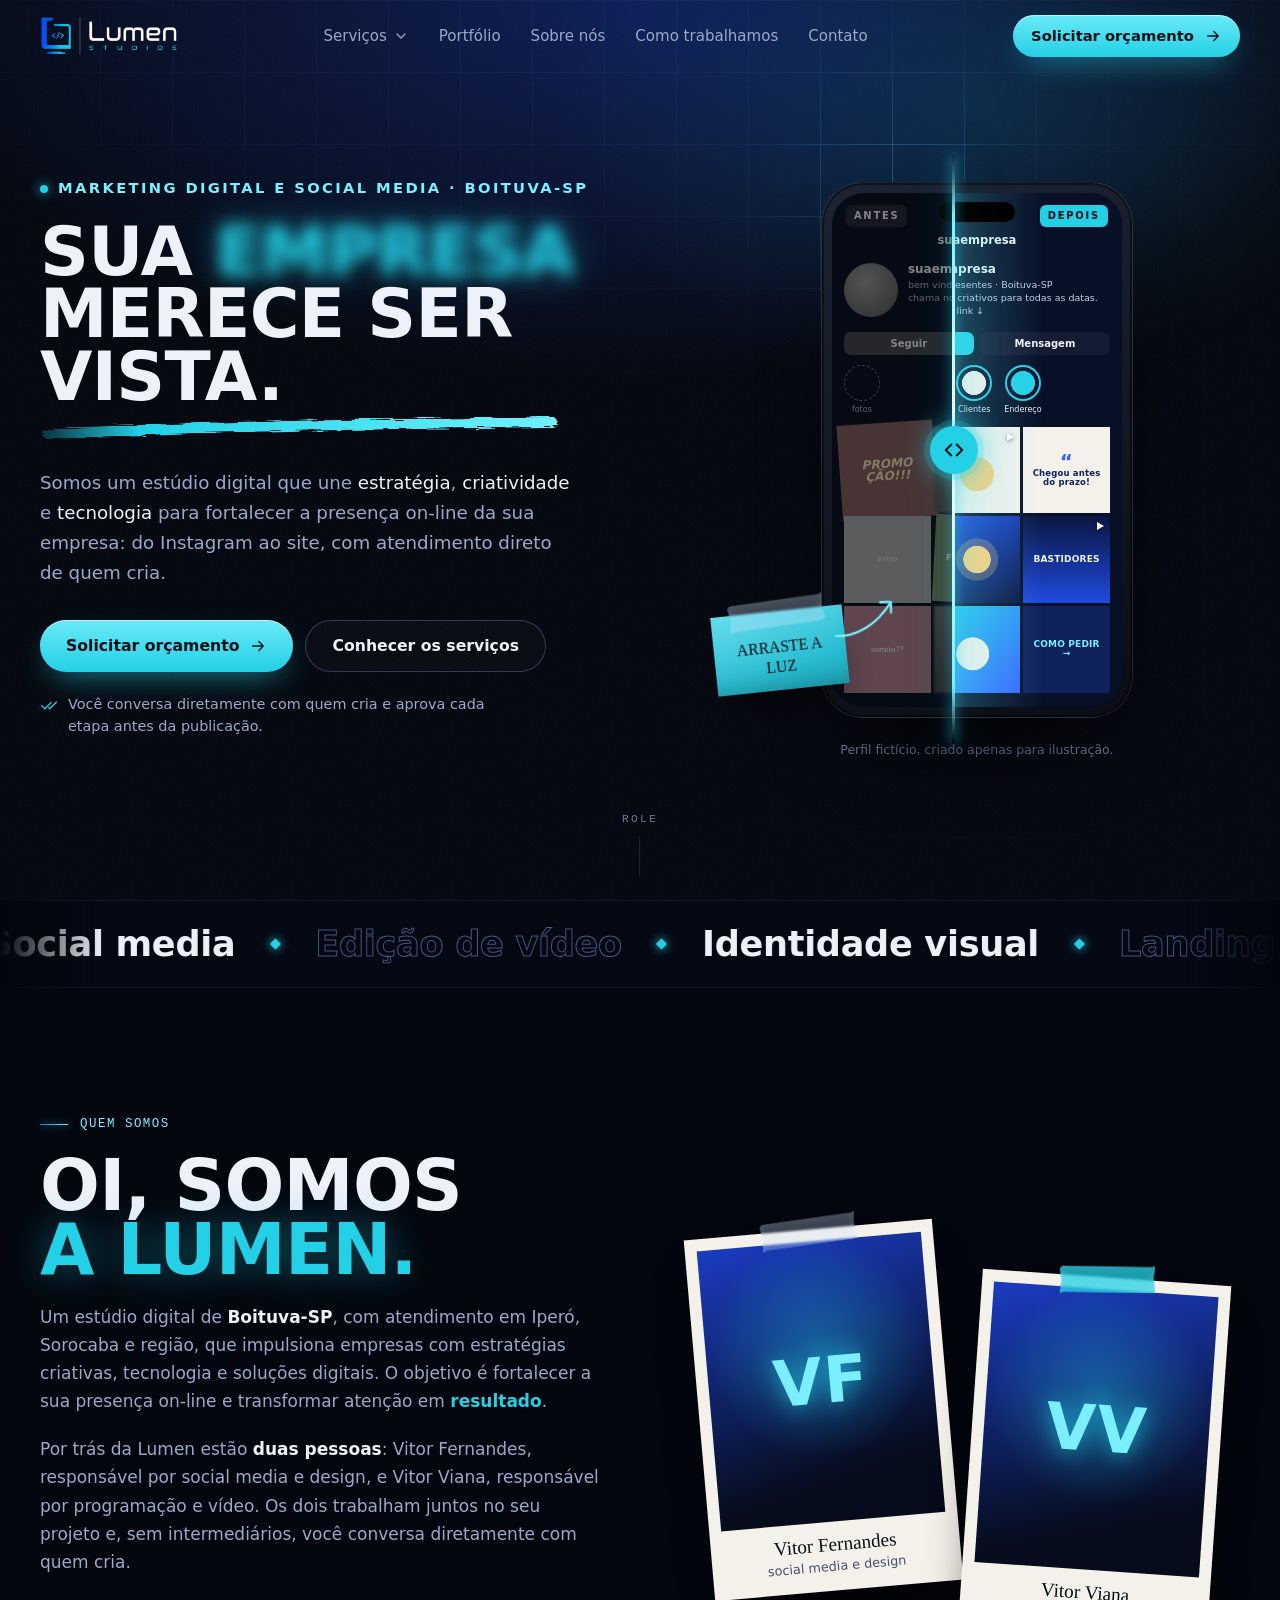
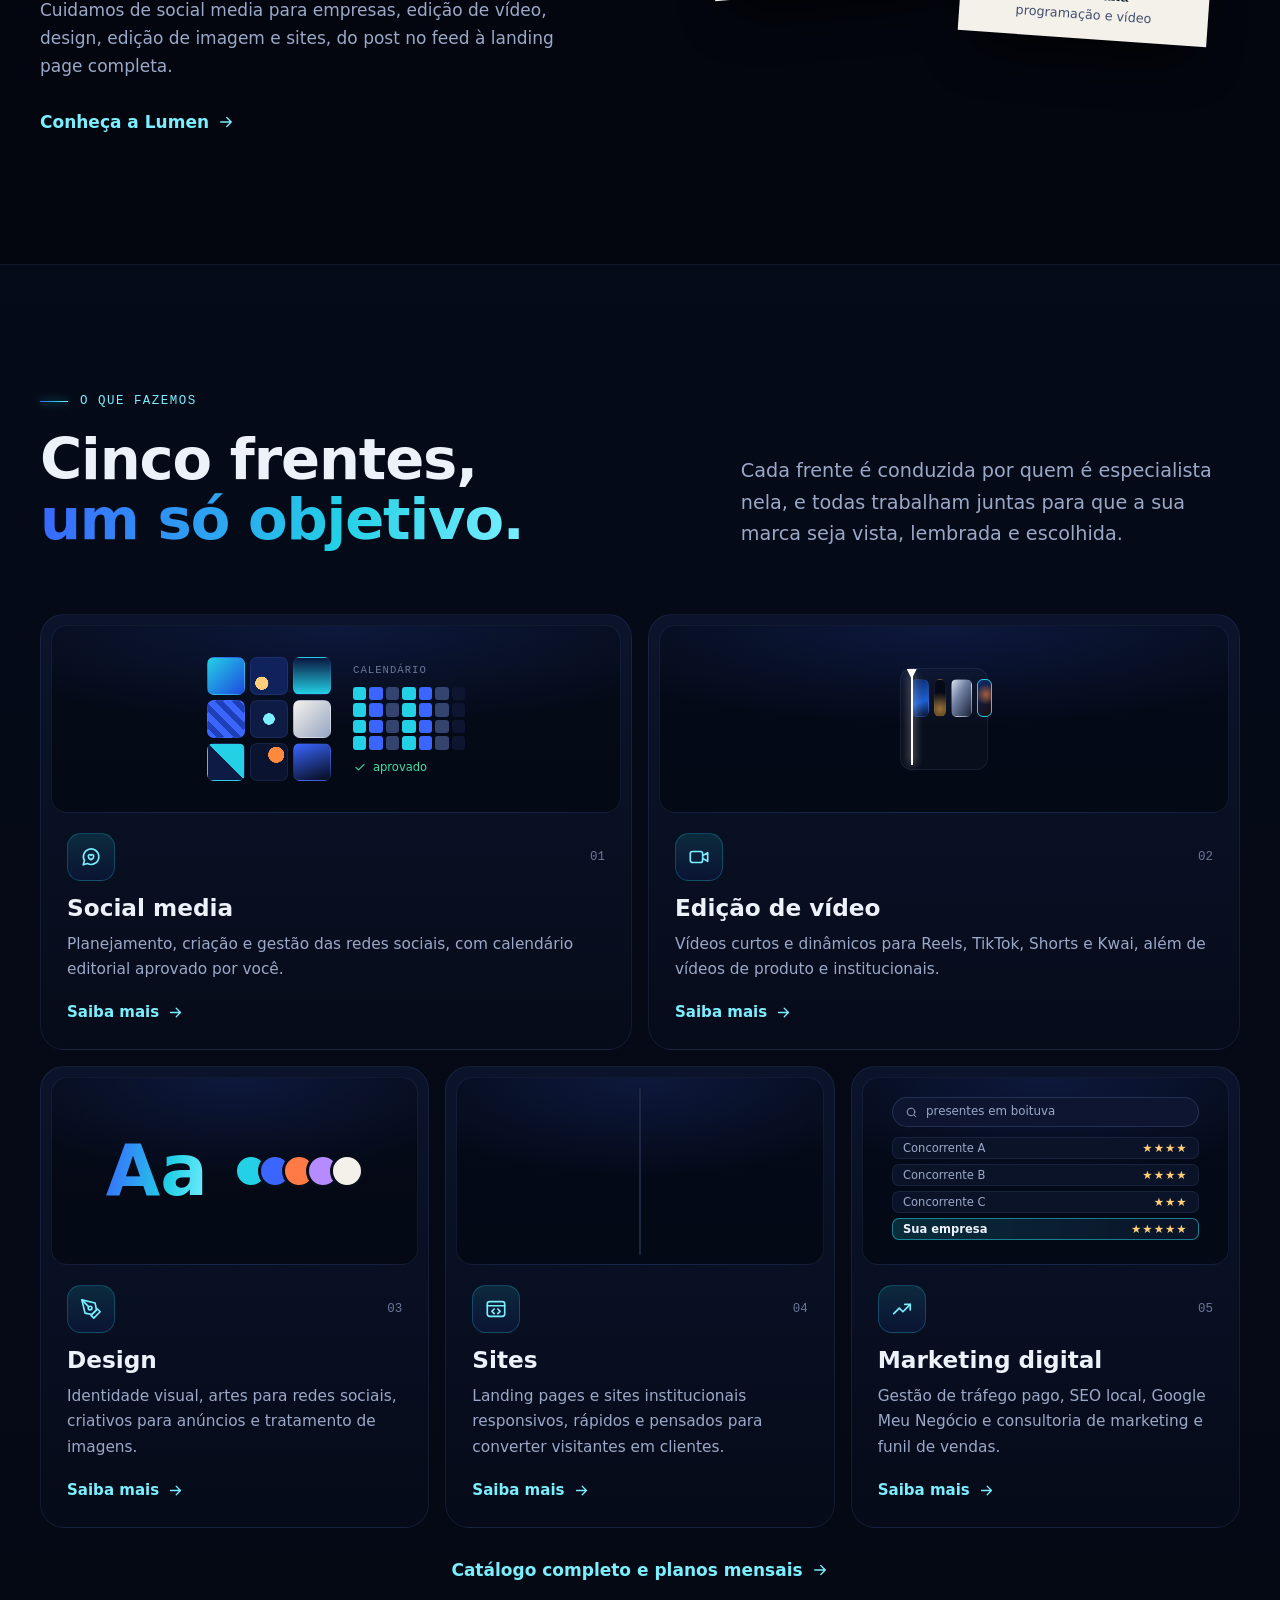
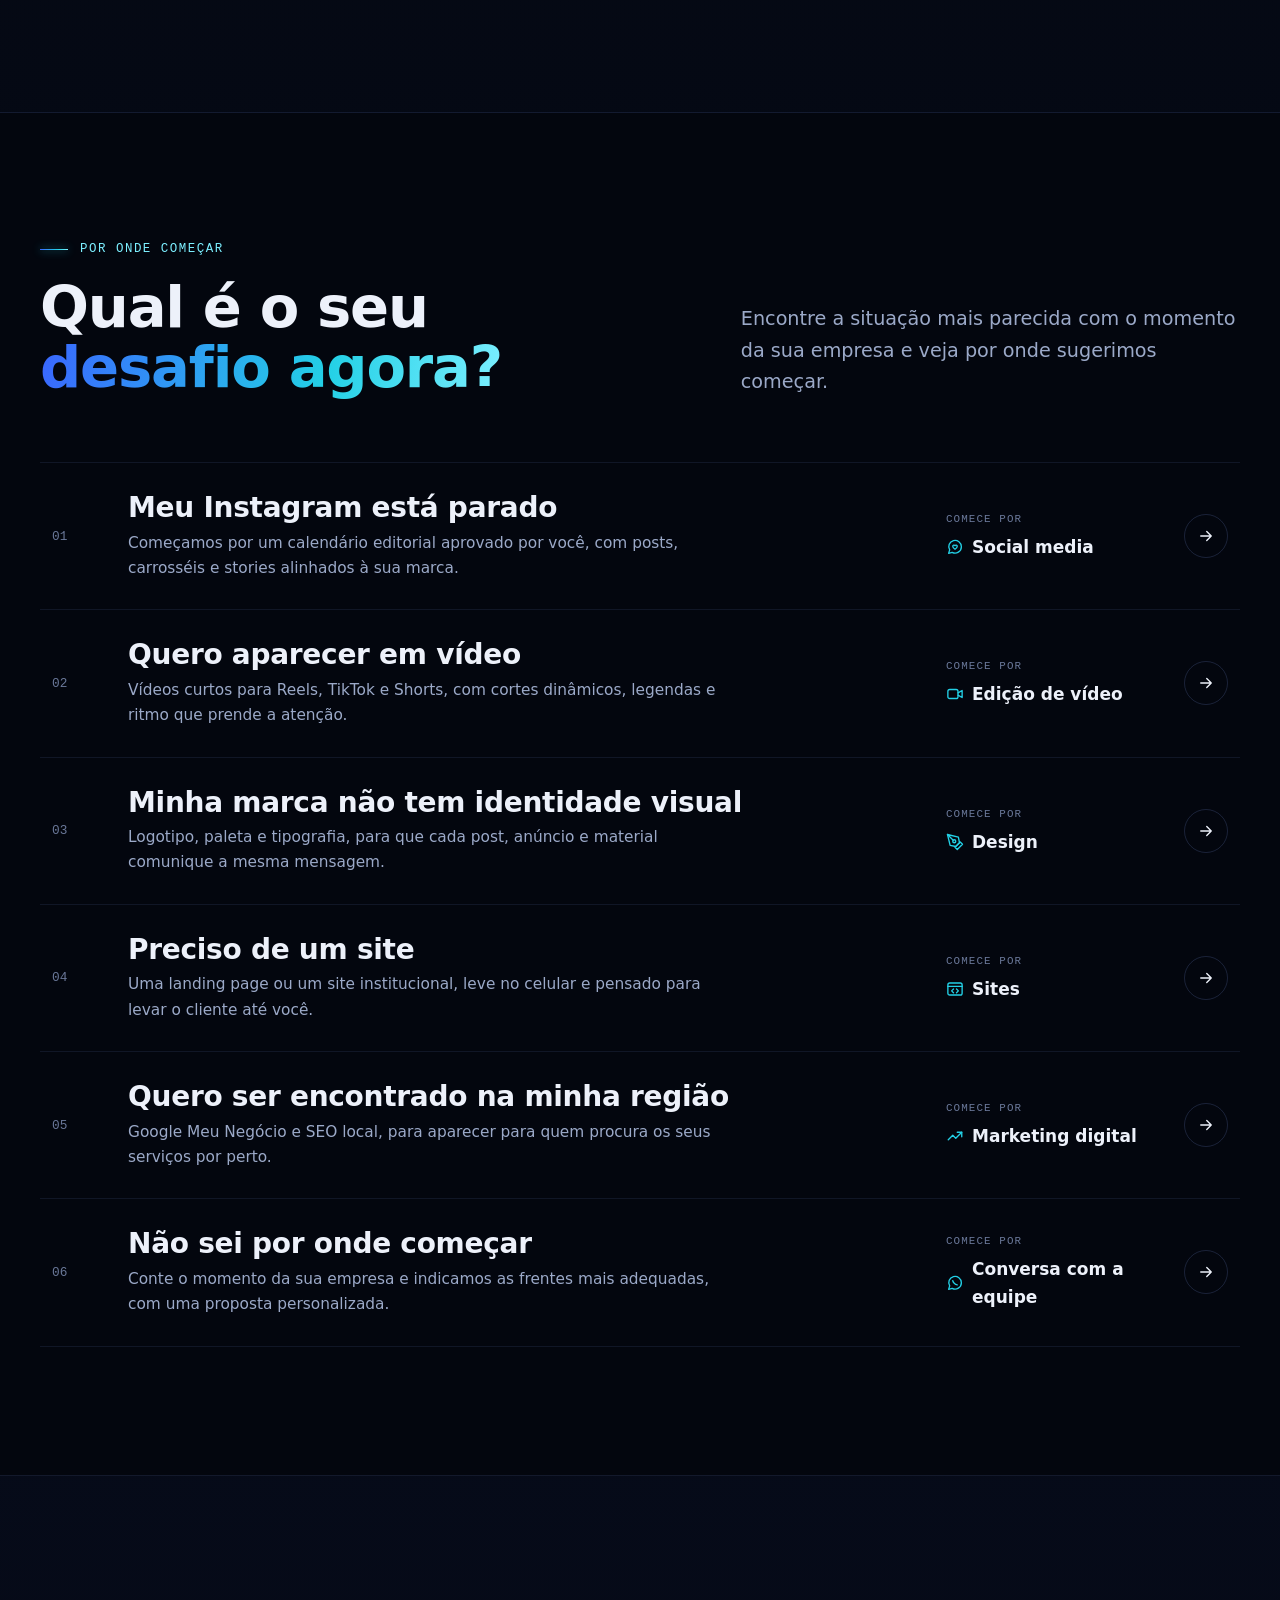
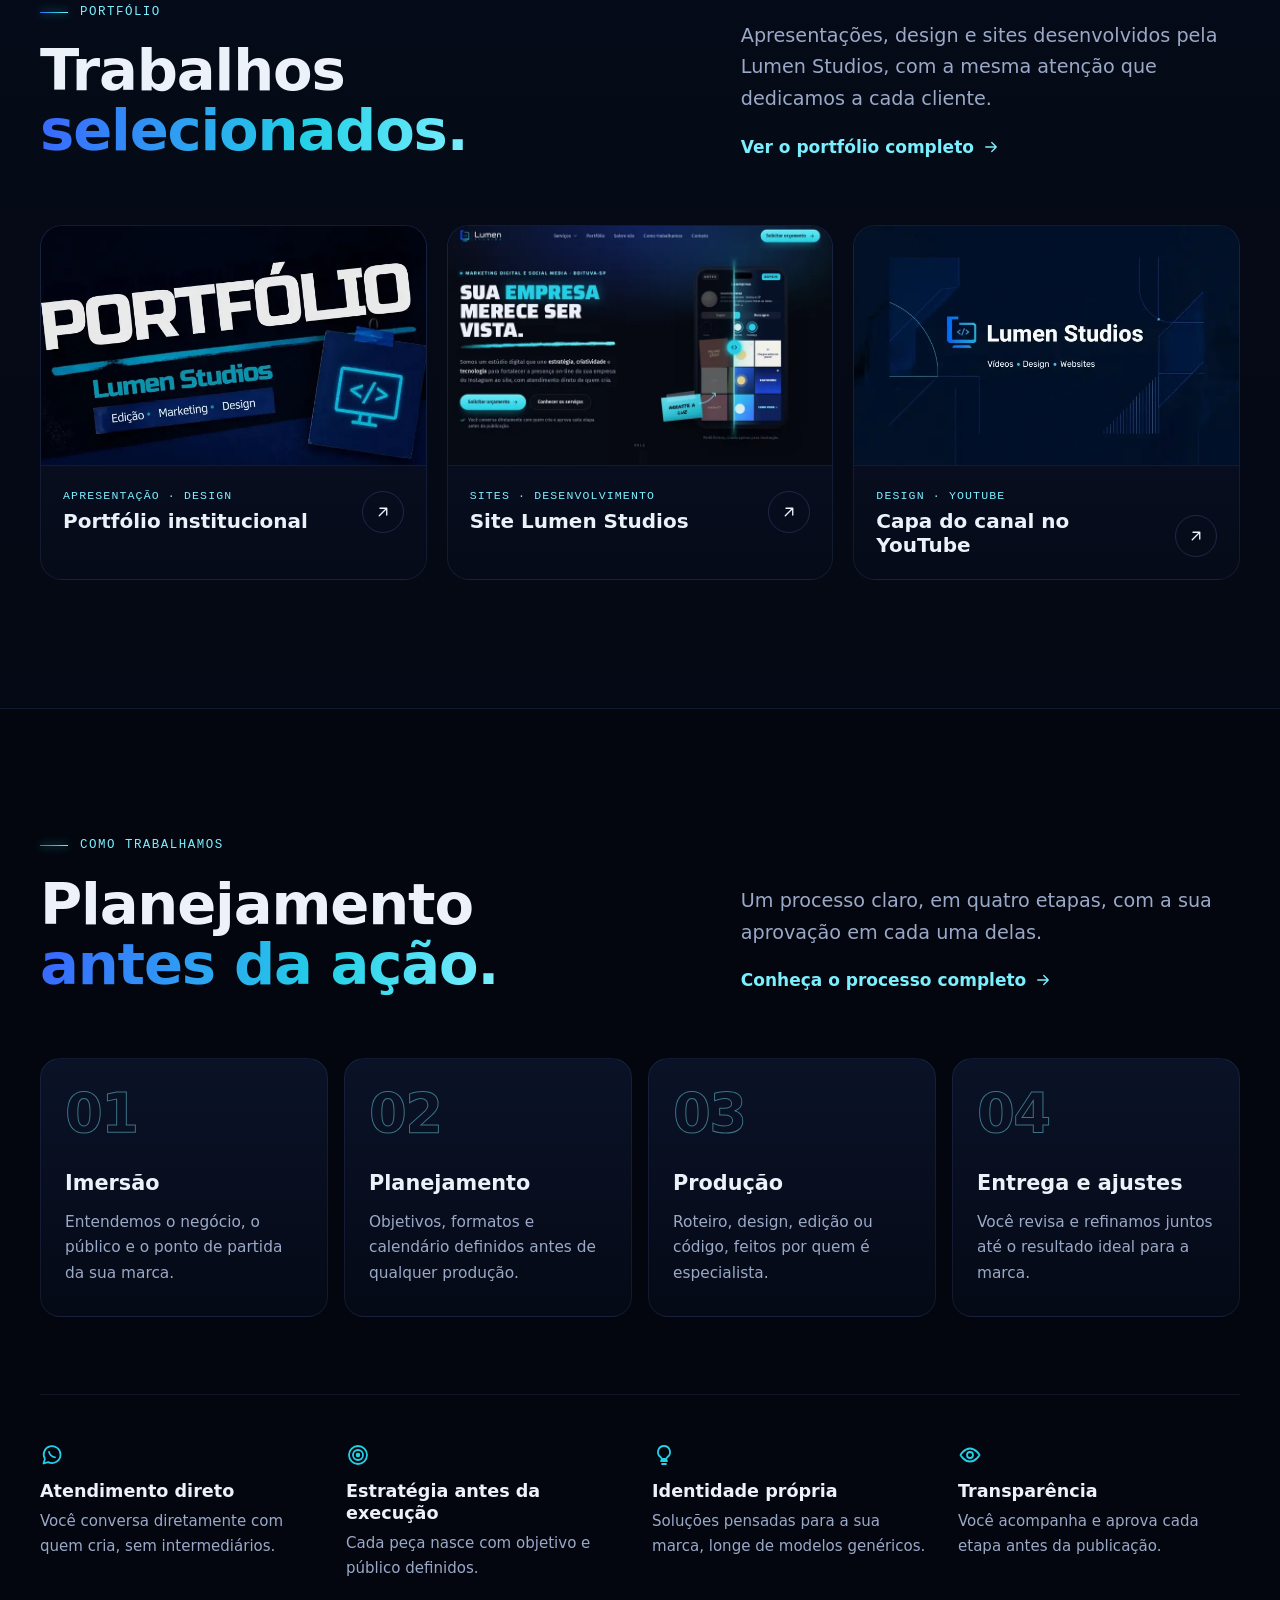
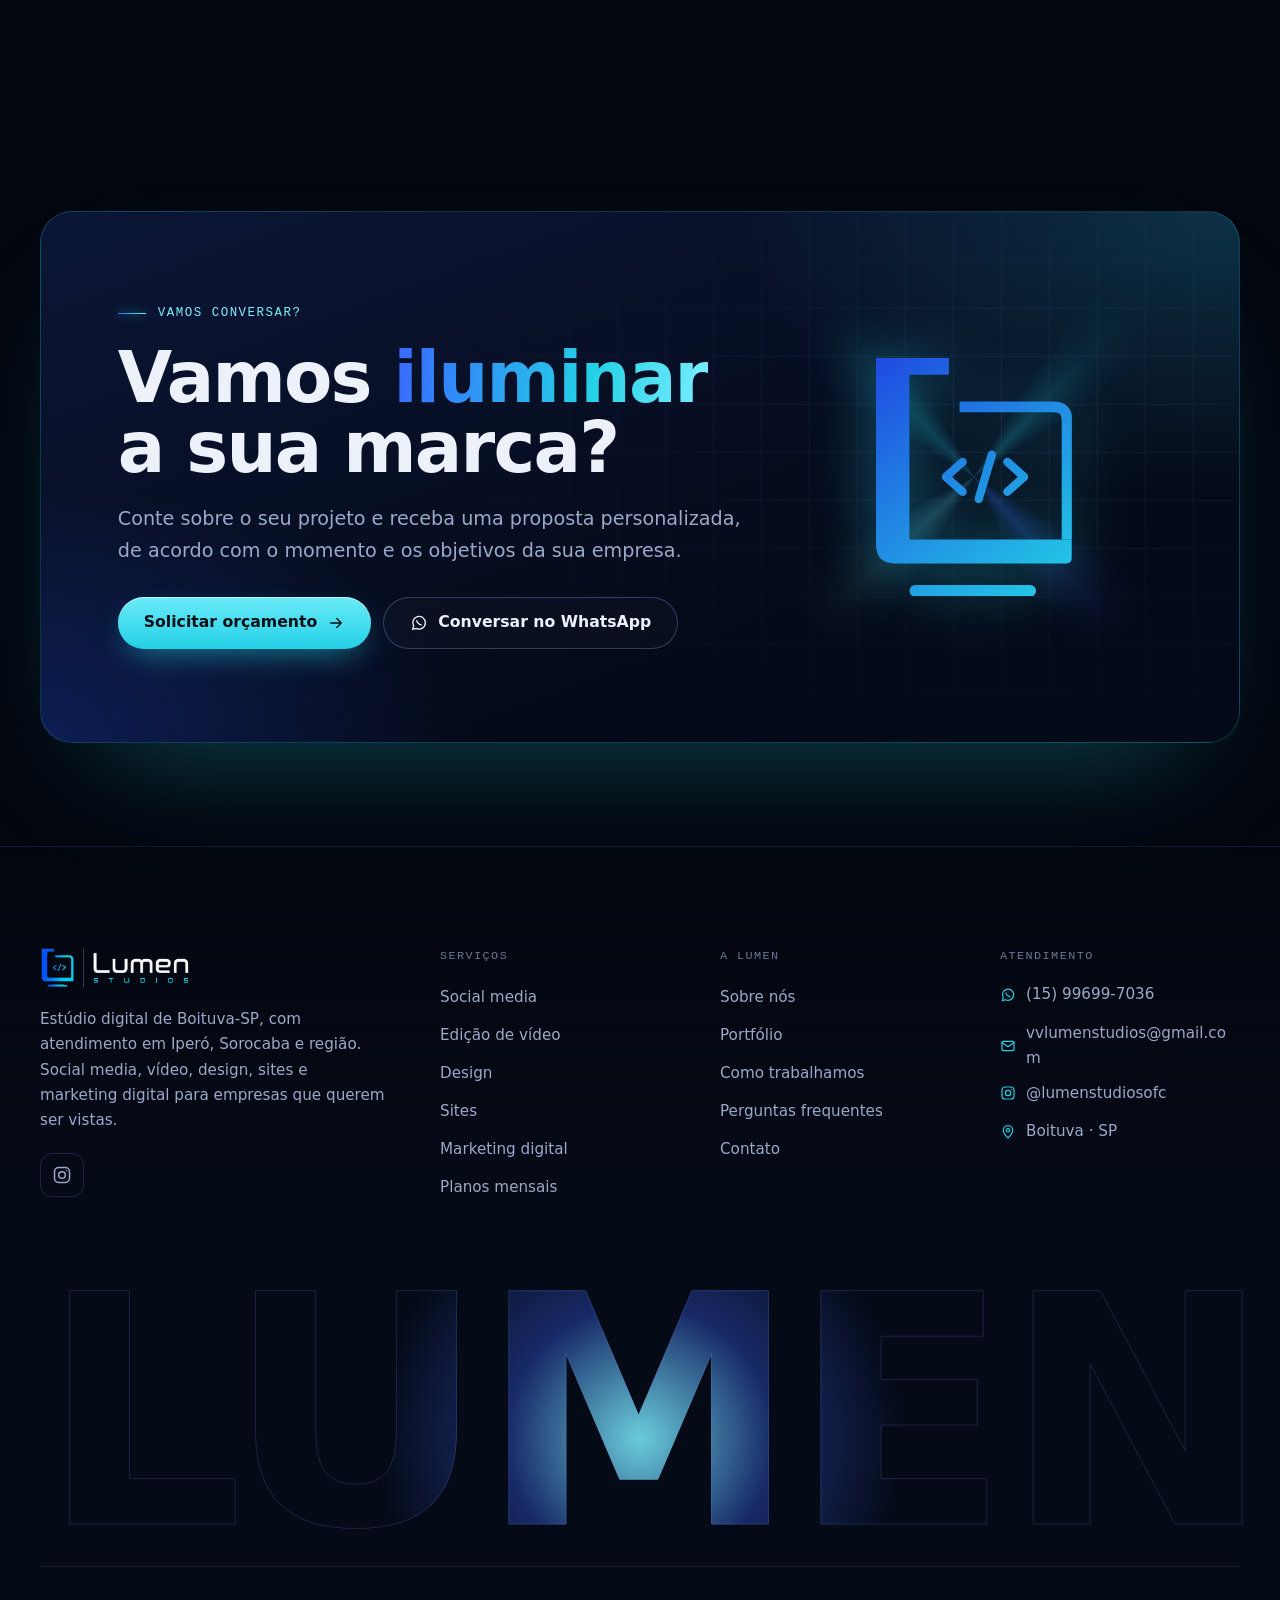
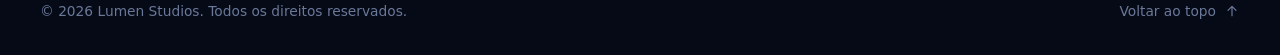
==== commit 2d4de553: "Ajusta nome do Worker e endereço para lumen-studios.vitorfernandesb.workers.dev O projeto na Cloudfl" ====
--- a/index.html
+++ b/index.html
@@ -5,7 +5,7 @@
   <meta name="viewport" content="width=device-width, initial-scale=1, viewport-fit=cover">
   <title>Lumen Studios | Marketing Digital e Social Media em Boituva-SP</title>
   <meta name="description" content="Estúdio digital em Boituva-SP: social media para empresas, edição de vídeo, design e sites. Atendemos Boituva, Iperó e a região de Sorocaba.">
-  <link rel="canonical" href="https://lumenstudios.lumenstudios.workers.dev/">
+  <link rel="canonical" href="https://lumen-studios.vitorfernandesb.workers.dev/">
   <meta name="robots" content="index, follow, max-image-preview:large">
   <meta name="theme-color" content="#03060e">
   <meta name="geo.region" content="BR-SP">
@@ -14,10 +14,10 @@
   <meta property="og:type" content="website">
   <meta property="og:locale" content="pt_BR">
   <meta property="og:site_name" content="Lumen Studios">
-  <meta property="og:url" content="https://lumenstudios.lumenstudios.workers.dev/">
+  <meta property="og:url" content="https://lumen-studios.vitorfernandesb.workers.dev/">
   <meta property="og:title" content="Lumen Studios | Marketing digital e social media em Boituva-SP">
   <meta property="og:description" content="Estúdio digital em Boituva-SP: social media para empresas, edição de vídeo, design e sites. Atendemos Boituva, Iperó e a região de Sorocaba.">
-  <meta property="og:image" content="https://lumenstudios.lumenstudios.workers.dev/assets/og-image.png">
+  <meta property="og:image" content="https://lumen-studios.vitorfernandesb.workers.dev/assets/og-image.png">
   <meta property="og:image:width" content="1200">
   <meta property="og:image:height" content="630">
   <meta property="og:image:alt" content="Lumen Studios: marketing digital e social media em Boituva-SP">
@@ -40,14 +40,14 @@
     "@graph": [
       {
         "@type": "ProfessionalService",
-        "@id": "https://lumenstudios.lumenstudios.workers.dev/#empresa",
+        "@id": "https://lumen-studios.vitorfernandesb.workers.dev/#empresa",
         "name": "Lumen Studios",
         "alternateName": "Lumen Studios | Marketing Digital",
         "slogan": "Ideias que viram resultados.",
         "description": "Estúdio digital de Boituva-SP que impulsiona empresas com estratégias criativas, tecnologia e soluções digitais: social media, edição de vídeo, design, sites e marketing digital.",
-        "url": "https://lumenstudios.lumenstudios.workers.dev/",
-        "logo": "https://lumenstudios.lumenstudios.workers.dev/assets/logo-lumen.png",
-        "image": "https://lumenstudios.lumenstudios.workers.dev/assets/og-image.png",
+        "url": "https://lumen-studios.vitorfernandesb.workers.dev/",
+        "logo": "https://lumen-studios.vitorfernandesb.workers.dev/assets/logo-lumen.png",
+        "image": "https://lumen-studios.vitorfernandesb.workers.dev/assets/og-image.png",
         "email": "vvlumenstudios@gmail.com",
         "telephone": "+55 15 99699-7036",
         "address": {
@@ -153,12 +153,12 @@
       },
       {
         "@type": "WebSite",
-        "@id": "https://lumenstudios.lumenstudios.workers.dev/#site",
-        "url": "https://lumenstudios.lumenstudios.workers.dev/",
+        "@id": "https://lumen-studios.vitorfernandesb.workers.dev/#site",
+        "url": "https://lumen-studios.vitorfernandesb.workers.dev/",
         "name": "Lumen Studios",
         "inLanguage": "pt-BR",
         "publisher": {
-          "@id": "https://lumenstudios.lumenstudios.workers.dev/#empresa"
+          "@id": "https://lumen-studios.vitorfernandesb.workers.dev/#empresa"
         }
       }
     ]
